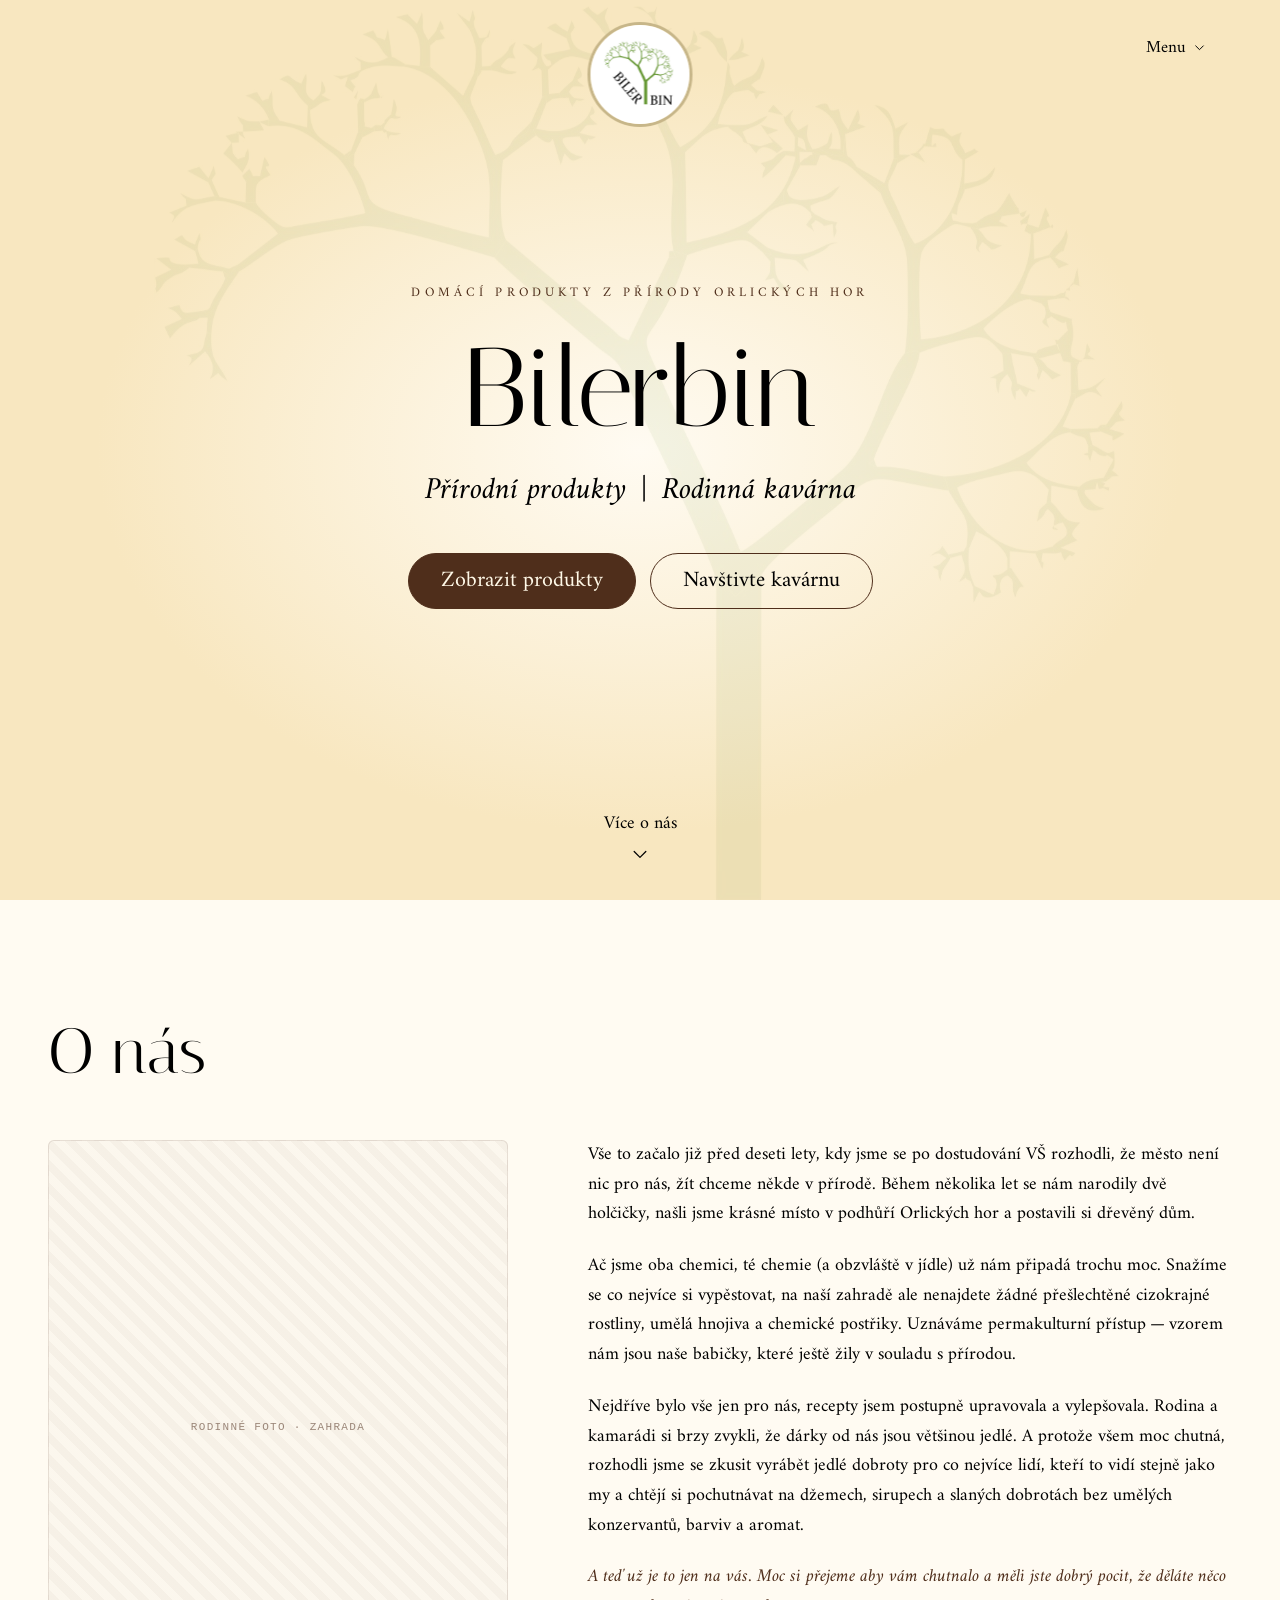
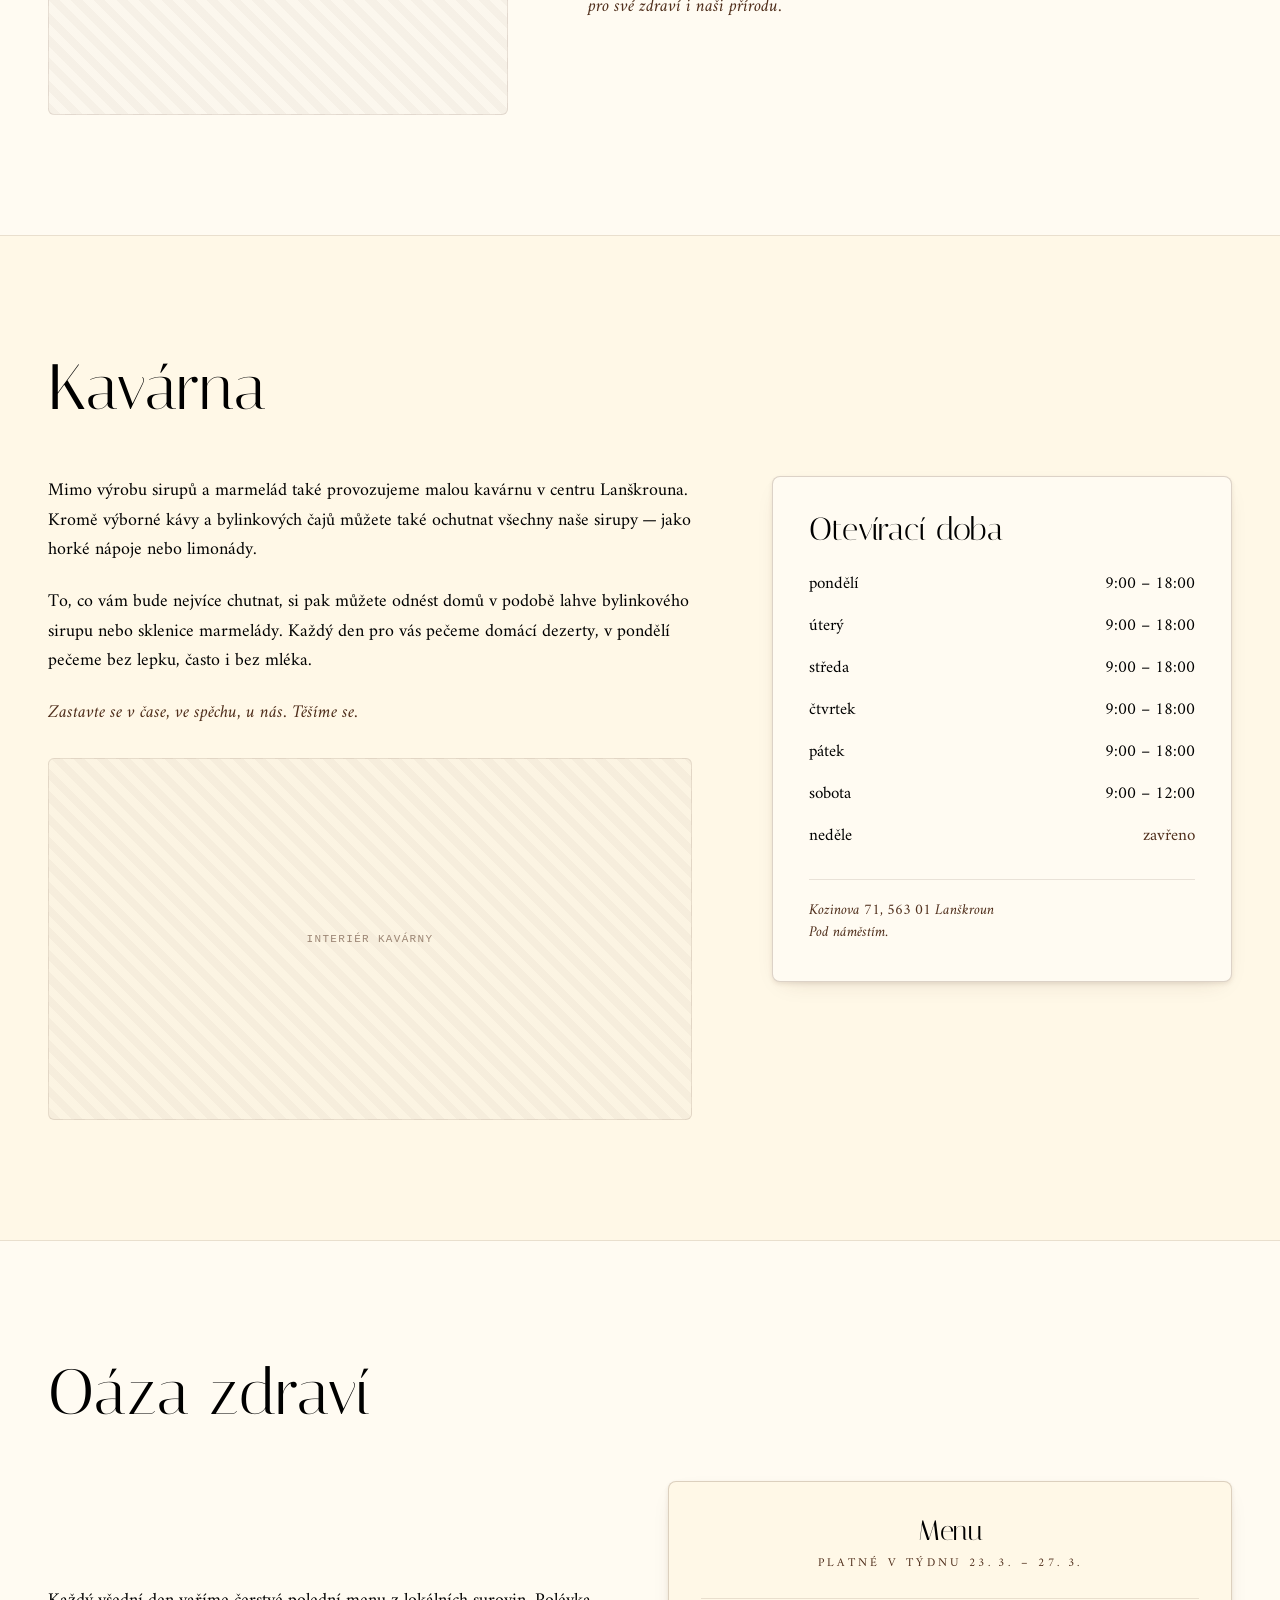
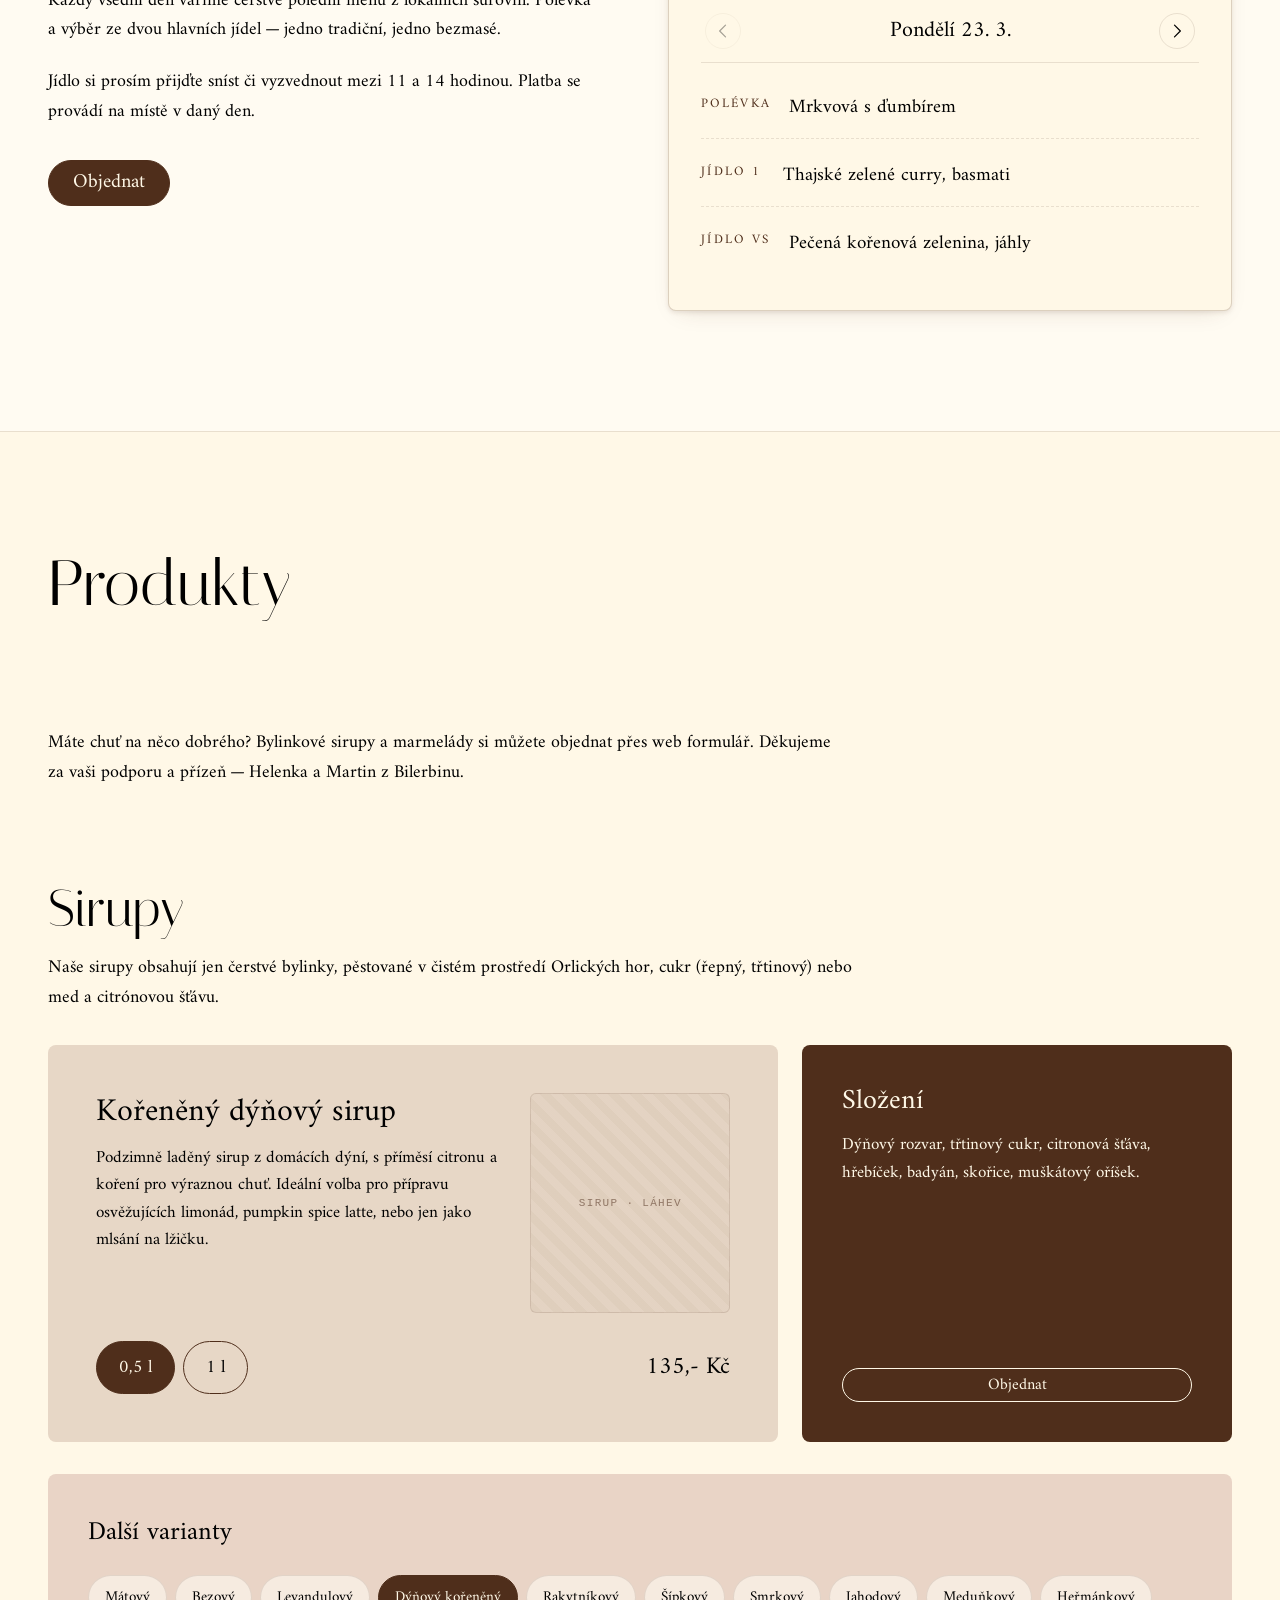
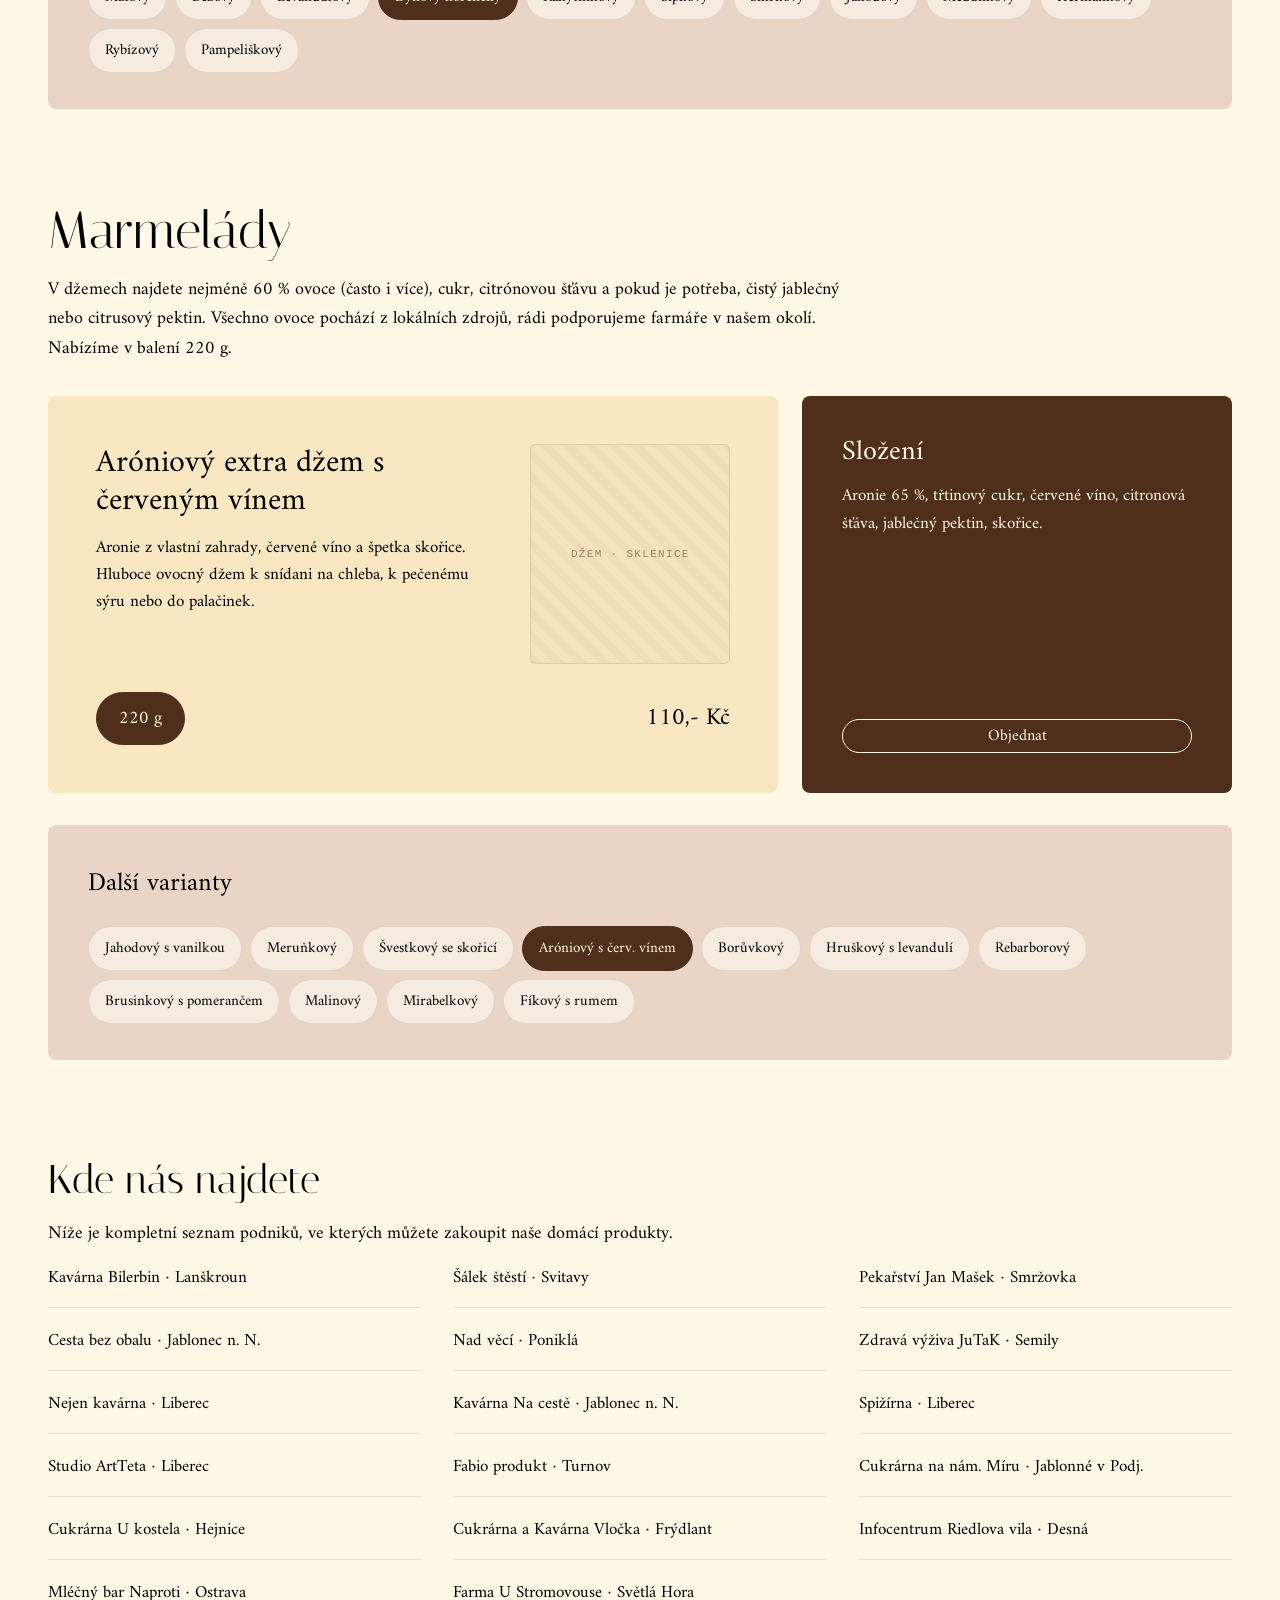
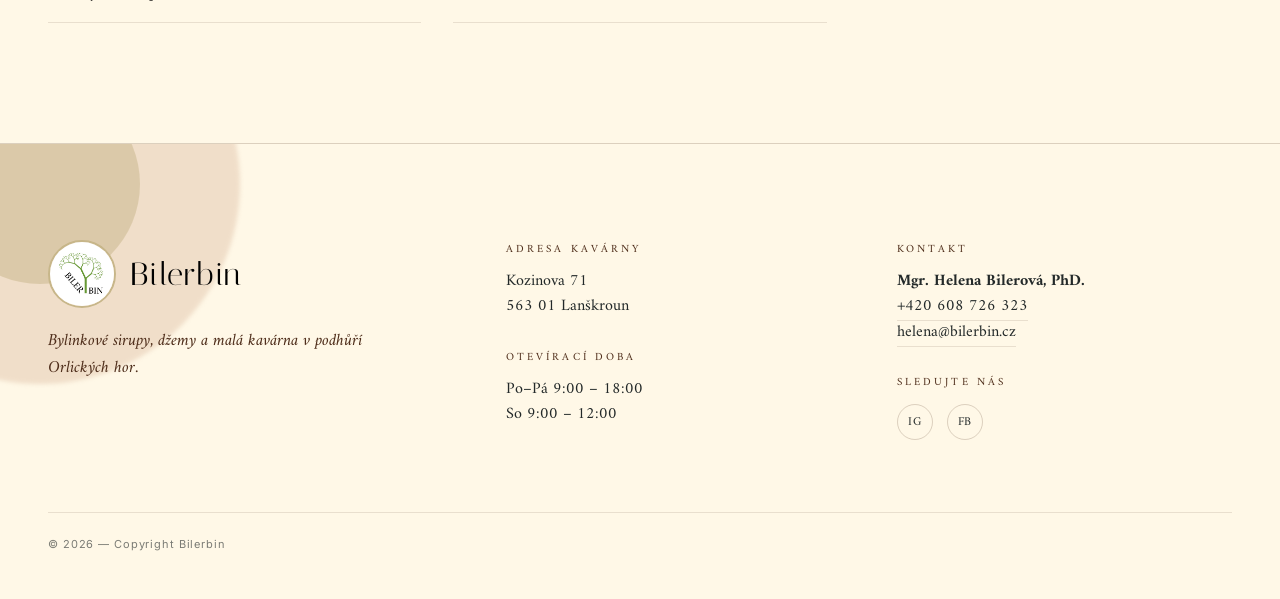
==== index.html @ a0d474a9 "první commit" ====
<!DOCTYPE html>
<html lang="cs">
<head>
  <meta charset="UTF-8"/>
  <meta name="viewport" content="width=device-width, initial-scale=1"/>
  <title>Bilerbin — Bylinkové sirupy, džemy &amp; kavárna | Lanškroun</title>
  <meta name="description" content="Bilerbin vyrábí bylinkové sirupy a džemy z čistého prostředí Orlických hor. Navštivte naši kavárnu v Lanškrouně nebo si objednejte online."/>
  <meta name="keywords" content="bylinkové sirupy, domácí džemy, kavárna Lanškroun, přírodní produkty, Orlické hory, Bilerbin"/>
  <meta name="author" content="Bilerbin — Helenka &amp; Martin"/>
  <link rel="canonical" href="https://bilerbin.cz/"/>

  <!-- Open Graph -->
  <meta property="og:type" content="website"/>
  <meta property="og:url" content="https://bilerbin.cz/"/>
  <meta property="og:title" content="Bilerbin — Bylinkové sirupy, džemy &amp; kavárna"/>
  <meta property="og:description" content="Přírodní produkty a rodinná kavárna z podhůří Orlických hor. Sirupy, džemy, polední menu."/>
  <meta property="og:locale" content="cs_CZ"/>

  <!-- Structured data -->
  <script type="application/ld+json">
  {
    "@context": "https://schema.org",
    "@type": "LocalBusiness",
    "name": "Bilerbin",
    "description": "Bylinkové sirupy, džemy a malá kavárna v podhůří Orlických hor.",
    "url": "https://bilerbin.cz",
    "telephone": "+420608726323",
    "email": "helena@bilerbin.cz",
    "address": {
      "@type": "PostalAddress",
      "streetAddress": "Kozinova 71",
      "postalCode": "563 01",
      "addressLocality": "Lanškroun",
      "addressCountry": "CZ"
    },
    "openingHours": ["Mo-Fr 09:00-18:00", "Sa 09:00-12:00"]
  }
  </script>

  <link rel="preconnect" href="https://fonts.googleapis.com"/>
  <link rel="preconnect" href="https://fonts.gstatic.com" crossorigin/>
  <link href="https://fonts.googleapis.com/css2?family=Amiri:ital,wght@0,400;0,700;1,400&family=Italiana&family=Inter:wght@400;500&display=swap" rel="stylesheet"/>

  <style>
    /* ── Reset & base ───────────────────────────────────── */
    *, *::before, *::after { box-sizing: border-box; }
    html, body { margin: 0; padding: 0; }

    body {
      background: #fffbf2;
      font-family: 'Amiri', serif;
      color: #000;
      -webkit-font-smoothing: antialiased;
      -moz-osx-font-smoothing: grayscale;
      text-rendering: optimizeLegibility;
    }
    ::-webkit-scrollbar { width: 10px; }
    ::-webkit-scrollbar-track { background: #fffbf2; }
    ::-webkit-scrollbar-thumb { background: rgba(79,46,27,.18); border-radius: 5px; }
    ::-webkit-scrollbar-thumb:hover { background: rgba(79,46,27,.30); }
    ::selection { background: rgba(199,182,137,.45); }
    a { color: inherit; text-decoration: none; }
    button { font-family: inherit; cursor: pointer; }
    button:focus-visible, a:focus-visible {
      outline: 2px solid rgba(79,46,27,.4);
      outline-offset: 3px;
      border-radius: 2px;
    }
    img { display: block; max-width: 100%; }

    /* ── Brand tokens ──────────────────────────────────── */
    :root {
      --tan:          rgb(199,182,137);
      --tan-light:    rgb(206,190,146);
      --tan-warm:     rgb(231,215,198);
      --cream:        rgb(255,248,231);
      --cream-soft:   rgb(255,251,242);
      --cream-warm:   rgb(252,233,188);
      --ink:          rgb(0,0,0);
      --ink2:         rgb(35,41,41);
      --brown:        rgb(79,46,27);
      --hairline:     rgba(79,46,27,.20);
      --hairline-s:   rgba(79,46,27,.12);
      --card-shadow:  0 2px 4px rgba(79,46,27,.10), 0 8px 24px -12px rgba(79,46,27,.18);
    }

    /* ── Header ────────────────────────────────────────── */
    .site-header {
      position: fixed; top: 0; left: 0; right: 0; z-index: 100;
      height: 96px;
      background: transparent;
      border-bottom: 1px solid transparent;
      transition: height .35s ease, background .35s ease, backdrop-filter .35s ease, border-color .35s ease;
    }
    .site-header.scrolled {
      height: 64px;
      background: rgba(255,248,231,.88);
      border-bottom-color: var(--hairline);
      backdrop-filter: saturate(140%) blur(14px);
      -webkit-backdrop-filter: saturate(140%) blur(14px);
    }
    .header-inner {
      position: relative;
      max-width: 1440px; height: 100%; margin: 0 auto;
      padding: 0 56px;
    }

    /* Logo anchor */
    .header-logo {
      position: absolute;
      left: 50%; top: 22px;
      transform: translateX(-50%);
      display: flex; align-items: center; gap: 12px;
      transition:
        left .45s cubic-bezier(.5,.05,.2,1),
        top .45s cubic-bezier(.5,.05,.2,1),
        transform .45s cubic-bezier(.5,.05,.2,1);
      will-change: left, top, transform;
    }
    .site-header.scrolled .header-logo {
      left: 56px; top: 16px;
      transform: translateX(0);
    }
    .logo-ring {
      width: 105px; height: 105px;
      border-radius: 50%;
      background: #fff;
      border: 3px solid var(--tan);
      overflow: hidden;
      display: flex; align-items: center; justify-content: center;
      flex-shrink: 0;
      transition: width .45s cubic-bezier(.5,.05,.2,1), height .45s cubic-bezier(.5,.05,.2,1), border-width .45s;
    }
    .site-header.scrolled .logo-ring {
      width: 72px; height: 72px;
      border-width: 2px;
    }
    .logo-ring img { width: 100%; height: 100%; object-fit: cover; }

    /* Desktop nav */
    .nav-left, .nav-right {
      position: absolute; top: 0; height: 100%;
      display: flex; align-items: center; gap: 28px;
    }
    .nav-left  { left: 56px; }
    .nav-right { right: 56px; transition: opacity .3s ease; }

    /* nav-left replaced by dropdown — hide always */
    .nav-left { display: none !important; }

    /* nav-right only visible when scrolled */
    .site-header:not(.scrolled) .nav-right { opacity: 0; pointer-events: none; }
    .site-header.scrolled .nav-left {
      opacity: 0; transform: translateX(-12px); pointer-events: none;
    }

    /* ── Dropdown trigger ──────────────────────────────── */
    .nav-menu-btn {
      position: absolute; right: 56px; top: 50%; transform: translateY(-50%);
      display: flex; align-items: center; gap: 7px;
      font-family: 'Amiri', serif; font-size: 17px; color: var(--ink);
      background: transparent; border: 0;
      padding: 8px 18px; border-radius: 999px;
      cursor: pointer; transition: background .2s;
    }
    .nav-menu-btn:hover { background: rgba(79,46,27,.06); }
    .nav-menu-btn svg { transition: transform .25s cubic-bezier(.2,.7,.3,1); }
    .nav-menu-btn[aria-expanded="true"] svg { transform: rotate(180deg); }
    .site-header.scrolled .nav-menu-btn { display: none; }

    /* ── Dropdown panel ────────────────────────────────── */
    .nav-dropdown {
      position: absolute; top: calc(100% + 10px); right: 56px;
      background: var(--cream); border: 1px solid var(--hairline);
      border-radius: 10px; overflow: hidden; min-width: 210px;
      box-shadow: 0 8px 32px -8px rgba(79,46,27,.22), 0 2px 8px -2px rgba(79,46,27,.10);
      opacity: 0; pointer-events: none;
      transform: translateY(-8px);
      transition: opacity .22s ease, transform .22s ease;
      z-index: 200;
    }
    .nav-dropdown.open { opacity: 1; pointer-events: auto; transform: translateY(0); }
    .dropdown-link {
      display: block; font-family: 'Amiri', serif; font-size: 18px; color: var(--ink);
      padding: 15px 24px; border-bottom: 1px solid var(--hairline-s);
      transition: background .15s;
    }
    .dropdown-link:last-child { border-bottom: none; }
    .dropdown-link:hover { background: rgba(79,46,27,.05); }

    .nav-link {
      font-family: 'Amiri', serif; font-size: 17px;
      color: var(--ink); text-decoration: none;
      line-height: 1; position: relative;
      padding: 6px 2px; display: inline-block;
      white-space: nowrap;
    }
    .nav-link::after {
      content: ''; position: absolute;
      left: 0; right: 0; bottom: 0; height: 1px;
      background: var(--brown);
      transform: scaleX(0); transform-origin: center;
      transition: transform .35s cubic-bezier(.2,.7,.3,1);
    }
    .nav-link:hover::after,
    .nav-link.active::after { transform: scaleX(1); }

    /* Mobile toggle */
    .mobile-toggle {
      display: none;
      position: absolute; right: 20px; top: 50%; transform: translateY(-50%);
      width: 36px; height: 36px; padding: 0;
      background: transparent; border: none;
      align-items: center; justify-content: center;
    }
    .mobile-toggle svg { display: block; }

    /* Mobile drawer */
    .mobile-drawer {
      display: none;
      background: var(--cream);
      border-top: 1px solid var(--hairline);
      border-bottom: 1px solid var(--hairline);
      padding: 12px 24px 20px;
      flex-direction: column; gap: 4px;
    }
    .mobile-drawer.open { display: flex; }
    .mobile-drawer a {
      font-family: 'Amiri', serif; font-size: 22px; color: var(--ink);
      padding: 14px 0;
      border-bottom: 1px solid var(--hairline-s);
    }

    /* ── Buttons ───────────────────────────────────────── */
    .btn {
      font-family: 'Amiri', serif; font-size: 20px; line-height: 1;
      padding: 12px 24px;
      border-radius: 999px; border: 1px solid var(--brown);
      background: transparent; color: var(--ink);
      transition: background .2s, color .2s;
    }
    .btn:hover { background: var(--brown); color: var(--cream); }
    .btn-filled { background: var(--brown); color: var(--cream); }
    .btn-filled:hover { background: var(--ink); }
    .btn-lg { font-size: 22px; padding: 16px 32px; }
    .btn-sm { font-size: 16px; padding: 8px 18px; }
    .btn-ghost-cream {
      color: var(--cream); border-color: var(--cream);
    }
    .btn-ghost-cream:hover { background: var(--cream); color: var(--brown); }

    /* ── Sections shared ───────────────────────────────── */
    .section-inner { max-width: 1240px; margin: 0 auto; }

    .section-eyebrow {
      font-family: 'Amiri', serif; font-size: 12px;
      letter-spacing: .32em; text-transform: uppercase;
      color: var(--brown); display: block; margin-bottom: 14px;
    }
    .section-title {
      font-family: 'Italiana', serif; font-weight: 400; margin: 0;
      font-size: clamp(40px, 5.5vw, 64px); line-height: 1;
      color: var(--ink);
    }
    .section-heading { margin-bottom: 56px; }

    .para {
      font-family: 'Amiri', serif; font-size: 18px; line-height: 1.65;
      color: var(--ink); margin: 0;
    }

    /* Image placeholder */
    .img-slot {
      position: relative; width: 100%;
      background: repeating-linear-gradient(45deg, rgba(79,46,27,.05) 0 8px, rgba(79,46,27,.02) 8px 16px);
      border: 1px solid var(--hairline-s); border-radius: 6px;
      display: flex; align-items: center; justify-content: center;
    }
    .img-slot span {
      font-family: ui-monospace, SFMono-Regular, Menlo, monospace;
      font-size: 11px; color: rgba(79,46,27,.55);
      text-transform: uppercase; letter-spacing: .12em;
    }

    /* ── Hero ──────────────────────────────────────────── */
    #hero {
      position: relative; min-height: 100vh;
      background: radial-gradient(ellipse at center, #fffbf2 0%, #f8e7c0 60%);
      display: flex; align-items: center; justify-content: center;
      padding: 130px 24px 140px;
    }
    .hero-tree {
      position: absolute; left: 50%; bottom: 0;
      transform: translateX(-50%);
      height: 100vh; width: auto;
      pointer-events: none;
      opacity: .08; mix-blend-mode: multiply;
    }
    .hero-tree img { height: 100%; width: auto; max-width: none; }
    .hero-content {
      position: relative; text-align: center; max-width: 720px;
      display: flex; flex-direction: column; align-items: center; gap: 28px;
    }
    .hero-est {
      font-family: 'Amiri', serif; font-size: 13px;
      letter-spacing: .32em; text-transform: uppercase; color: var(--brown);
    }
    .hero-title {
      font-family: 'Italiana', serif; font-weight: 400; margin: 0; line-height: 1;
      font-size: clamp(64px, 9vw, 112px);
      color: var(--ink); letter-spacing: .01em;
    }
    .hero-sub {
      font-family: 'Amiri', serif; font-style: italic;
      font-size: clamp(22px, 2.4vw, 32px);
      margin: 0; color: var(--ink); line-height: 1.2;
    }
    .hero-cta { display: flex; gap: 14px; margin-top: 16px; flex-wrap: wrap; justify-content: center; }
    .scroll-cue {
      position: absolute; bottom: 36px; left: 0; right: 0;
      display: flex; flex-direction: column; align-items: center; gap: 3px;
      color: var(--ink); font-family: 'Amiri', serif; font-size: 18px;
    }
    .scroll-cue span { position: relative; padding-bottom: 2px; }
    .scroll-cue span::after {
      content: ''; position: absolute;
      left: 0; right: 0; bottom: 0; height: 1px;
      background: var(--brown);
      transform: scaleX(0); transform-origin: center;
      transition: transform .35s cubic-bezier(.2,.7,.3,1);
    }
    .scroll-cue:hover span::after { transform: scaleX(1); }

    /* ── O nás ─────────────────────────────────────────── */
    #o-nas { background: var(--cream-soft); padding: 120px 24px; }
    .onas-grid {
      display: grid;
      grid-template-columns: minmax(280px,1fr) minmax(0,1.4fr);
      gap: 80px; align-items: start;
    }
    .onas-caption {
      font-family: 'Amiri', serif; font-style: italic; font-size: 18px;
      color: var(--brown); margin-top: 20px; line-height: 1.5;
    }
    .onas-text { display: flex; flex-direction: column; gap: 22px; }

    /* ── Kavárna ───────────────────────────────────────── */
    #kavarna {
      background: var(--cream); padding: 120px 24px;
      border-top: 1px solid var(--hairline-s);
      border-bottom: 1px solid var(--hairline-s);
    }
    .kavarna-grid {
      display: grid;
      grid-template-columns: minmax(0,1.4fr) minmax(280px,1fr);
      gap: 80px; align-items: start;
    }
    .kavarna-text { display: flex; flex-direction: column; gap: 22px; }
    .hours-card {
      background: var(--cream-soft);
      border: 1px solid var(--hairline); border-radius: 8px;
      padding: 36px; box-shadow: var(--card-shadow);
    }
    .hours-card h3 {
      font-family: 'Italiana', serif; font-weight: 400; margin: 0;
      font-size: 32px; line-height: 1; color: var(--ink);
    }
    .hours-table {
      margin-top: 24px; display: grid;
      grid-template-columns: auto 1fr;
      column-gap: 32px; row-gap: 12px;
      font-family: 'Amiri', serif; font-size: 17px; color: var(--ink);
    }
    .hours-table .closed { color: var(--brown); }
    .hours-table .time { text-align: right; }
    .hours-addr {
      margin-top: 28px; padding-top: 20px;
      border-top: 1px solid var(--hairline-s);
      font-family: 'Amiri', serif; font-size: 15px;
      line-height: 1.5; color: var(--brown);
    }

    /* ── Oáza zdraví ───────────────────────────────────── */
    #oaza { background: var(--cream-soft); padding: 120px 24px; }
    .oaza-grid {
      display: grid; grid-template-columns: 1fr 1fr;
      gap: 56px; align-items: center;
    }
    .oaza-text { display: flex; flex-direction: column; gap: 22px; padding-right: 16px; }
    .menu-card {
      background: var(--cream);
      border: 1px solid var(--hairline); border-radius: 8px;
      box-shadow: var(--card-shadow); padding: 32px 32px 36px;
      display: flex; flex-direction: column; gap: 24px;
    }
    .menu-card-head {
      display: flex; align-items: center; justify-content: center;
      flex-direction: column; gap: 6px;
    }
    .menu-week {
      font-family: 'Amiri', serif; font-size: 12px;
      letter-spacing: .28em; text-transform: uppercase; color: var(--brown);
    }
    .menu-card-head h3 {
      font-family: 'Italiana', serif; font-weight: 400; margin: 0;
      font-size: 28px; color: var(--ink);
    }
    .day-switcher {
      display: flex; align-items: center; justify-content: space-between;
      border-top: 1px solid var(--hairline-s); border-bottom: 1px solid var(--hairline-s);
      padding: 12px 4px;
    }
    .day-switcher span { font-family: 'Amiri', serif; font-size: 22px; color: var(--ink); }
    .icon-btn {
      width: 36px; height: 36px; padding: 0; border-radius: 999px;
      background: transparent; border: 1px solid var(--hairline-s);
      display: flex; align-items: center; justify-content: center;
      color: var(--ink); transition: border-color .2s;
    }
    .icon-btn:hover { border-color: var(--hairline); }
    .icon-btn:disabled { opacity: .35; cursor: default; }
    .menu-items { display: flex; flex-direction: column; gap: 16px; }
    .menu-item {
      display: grid; grid-template-columns: auto 1fr;
      column-gap: 18px; padding-bottom: 14px;
    }
    .menu-item:not(:last-child) { border-bottom: 1px dashed var(--hairline-s); }
    .menu-type {
      font-family: 'Amiri', serif; font-size: 13px; color: var(--brown);
      letter-spacing: .18em; text-transform: uppercase;
      padding-top: 5px; min-width: 64px;
    }
    .menu-soup { font-family: 'Amiri', serif; font-size: 14px; color: var(--brown); letter-spacing: .04em; }
    .menu-main { font-family: 'Amiri', serif; font-size: 19px; color: var(--ink); margin-top: 4px; }

    /* ── Produkty ──────────────────────────────────────── */
    #produkty {
      background: var(--cream); padding: 120px 24px;
      border-top: 1px solid var(--hairline-s);
    }
    .produkty-inner { display: flex; flex-direction: column; gap: 96px; }
    .product-block { display: flex; flex-direction: column; gap: 32px; }
    .product-block-title {
      font-family: 'Italiana', serif; font-weight: 400; margin: 0;
      font-size: clamp(36px, 4.5vw, 52px); line-height: 1; color: var(--ink);
    }
    .product-subtitle {
      font-family: 'Amiri', serif; font-size: 12px; margin-top: 12px;
      letter-spacing: .28em; text-transform: uppercase; color: var(--brown);
    }
    .prod-grid {
      display: grid; grid-template-columns: minmax(0,1.7fr) minmax(280px,1fr);
      gap: 24px;
    }
    .prod-card {
      border-radius: 8px; padding: 48px;
      display: flex; flex-direction: column; gap: 28px; min-height: 360px;
    }
    .prod-detail {
      display: grid; grid-template-columns: 1fr auto;
      gap: 32px; align-items: start;
    }
    .prod-name {
      font-family: 'Amiri', serif; font-weight: 400; margin: 0;
      font-size: 32px; line-height: 1.2; color: var(--ink);
    }
    .prod-desc { font-family: 'Amiri', serif; font-size: 17px; line-height: 1.6; color: var(--ink); margin-top: 14px; }
    .prod-row {
      margin-top: auto; display: flex; align-items: center;
      justify-content: space-between; gap: 24px; flex-wrap: wrap;
    }
    .prod-sizes { display: flex; gap: 8px; }
    .size-btn {
      font-family: 'Amiri', serif; font-size: 18px;
      padding: 10px 22px; border-radius: 999px;
      background: transparent; color: var(--ink);
      border: 1px solid var(--brown);
      transition: background .2s, color .2s;
    }
    .size-btn.active, .size-btn:hover { background: var(--brown); color: var(--cream); }
    .prod-price { font-family: 'Amiri', serif; font-size: 24px; color: var(--ink); }
    .ingredients-card {
      background: var(--brown); color: var(--cream);
      border-radius: 8px; padding: 40px;
      display: flex; flex-direction: column;
      justify-content: space-between; gap: 24px;
    }
    .ingredients-card h4 {
      font-family: 'Amiri', serif; font-weight: 400; margin: 0;
      font-size: 28px; line-height: 1.2; color: var(--cream);
    }
    .ingredients-card p {
      font-family: 'Amiri', serif; font-size: 17px; line-height: 1.6;
      color: var(--cream); margin-top: 14px;
    }
    .variants-block {
      background: rgb(233,212,198); border-radius: 8px; padding: 36px 40px;
    }
    .variants-block h4 {
      font-family: 'Amiri', serif; font-weight: 400; margin: 0;
      font-size: 26px; color: var(--ink);
    }
    .variants-list { margin-top: 20px; display: flex; flex-wrap: wrap; gap: 8px; }
    .variant-chip {
      font-family: 'Amiri', serif; font-size: 15px;
      padding: 8px 16px; border-radius: 999px;
      background: rgba(255,251,242,.6); color: var(--ink);
      border: 1px solid var(--hairline-s);
      transition: all .2s;
    }
    .variant-chip:hover, .variant-chip.active {
      background: var(--brown); color: var(--cream);
      border-color: var(--brown);
    }

    /* Partners */
    .partners-grid {
      margin-top: 28px; display: grid;
      grid-template-columns: repeat(3, minmax(0,1fr));
      gap: 4px 32px;
    }
    .partner-item {
      font-family: 'Amiri', serif; font-size: 17px; color: var(--ink);
      padding: 14px 0; border-bottom: 1px solid var(--hairline-s);
    }

    /* ── Footer ────────────────────────────────────────── */
    #kontakt {
      position: relative; background: var(--cream);
      border-top: 1px solid var(--hairline);
      padding: 96px 24px 48px; overflow: hidden;
    }
    .footer-deco-lg {
      position: absolute; left: -160px; top: -160px;
      width: 400px; height: 400px; border-radius: 50%;
      background: rgb(226,197,172); filter: blur(2px); opacity: .5;
      pointer-events: none;
    }
    .footer-deco-sm {
      position: absolute; left: -60px; top: -60px;
      width: 200px; height: 200px; border-radius: 50%;
      background: var(--tan); opacity: .5; pointer-events: none;
    }
    .footer-grid {
      position: relative; display: grid;
      grid-template-columns: 1.2fr 1fr 1fr;
      gap: 56px; align-items: start;
    }
    .footer-brand { display: flex; align-items: center; gap: 14px; }
    .footer-logo-ring {
      width: 68px; height: 68px; border-radius: 50%;
      background: #fff; border: 2.5px solid var(--tan);
      overflow: hidden; display: flex; align-items: center; justify-content: center;
      flex-shrink: 0;
    }
    .footer-logo-ring img { width: 100%; height: 100%; object-fit: cover; }
    .footer-brand-name {
      font-family: 'Italiana', serif; font-size: 32px; letter-spacing: .06em;
    }
    .footer-tagline {
      font-family: 'Amiri', serif; font-style: italic;
      font-size: 17px; line-height: 1.6; color: var(--brown);
      margin-top: 20px; max-width: 360px;
    }
    .footer-head {
      font-family: 'Amiri', serif; font-size: 11px;
      letter-spacing: .28em; text-transform: uppercase;
      color: var(--brown); margin-bottom: 10px; display: block;
    }
    .footer-body {
      font-family: 'Amiri', serif; font-size: 16px;
      line-height: 1.6; color: var(--ink2);
    }
    .footer-link {
      color: var(--ink2); border-bottom: 1px solid var(--hairline-s);
    }
    .social-list { display: flex; gap: 14px; margin-top: 12px; }
    .social-btn {
      width: 36px; height: 36px; border-radius: 50%;
      border: 1px solid var(--hairline);
      display: flex; align-items: center; justify-content: center;
      font-family: 'Amiri', serif; font-size: 12px; letter-spacing: .08em;
      color: var(--ink2); text-decoration: none;
    }
    .footer-bottom {
      position: relative; margin-top: 72px; padding-top: 24px;
      border-top: 1px solid var(--hairline-s);
      display: flex; justify-content: space-between; align-items: center;
      flex-wrap: wrap; gap: 16px;
    }
    .footer-copy {
      font-family: 'Inter', sans-serif; font-size: 11px;
      letter-spacing: .08em; color: var(--ink2); opacity: .6;
    }

    /* ── Responsive ────────────────────────────────────── */
    @media (max-width: 1080px) {
      .header-inner { padding: 0 32px !important; }
      .nav-left  { left: 32px !important; gap: 22px !important; }
      .nav-right { right: 32px !important; gap: 22px !important; }
      .site-header.scrolled .header-logo { left: 32px; }
    }
    @media (max-width: 880px) {
      .nav-left { display: none !important; }
      .onas-grid, .kavarna-grid, .oaza-grid { grid-template-columns: 1fr !important; gap: 40px !important; }
      .partners-grid { grid-template-columns: 1fr !important; }
      .footer-grid { grid-template-columns: 1fr !important; gap: 36px !important; }
      .oaza-text { padding-right: 0; }
    }
    @media (max-width: 760px) {
      .header-inner { padding: 0 20px !important; }
      .nav-left, .nav-right { display: none !important; }
      .mobile-toggle { display: flex !important; }
      .nav-menu-btn, .nav-dropdown { display: none !important; }
      .site-header.scrolled .header-logo { left: 20px; }
    }
    @media (max-width: 880px) {
      .prod-grid { grid-template-columns: 1fr !important; }
      /* prod-detail keeps image next to text on tablet */
      .prod-row { flex-direction: column; align-items: flex-start; }
    }
    @media (max-width: 640px) {
      /* stack image below text on mobile */
      .prod-detail { grid-template-columns: 1fr !important; }
      /* image slot goes full-width when stacked */
      .prod-detail .img-slot { width: 100% !important; height: 200px !important; }
    }

    /* ── Scroll reveal ─────────────────────────────────── */
    .reveal {
      opacity: 0;
      transform: translateY(32px);
      transition: opacity .75s cubic-bezier(.22,1,.36,1),
                  transform .75s cubic-bezier(.22,1,.36,1);
    }
    .reveal.visible {
      opacity: 1;
      transform: none;
    }
    @media (prefers-reduced-motion: reduce) {
      .reveal { transform: none; transition: opacity .4s ease; }
    }

    /* ── Hero entrance ─────────────────────────────────── */
    @keyframes heroFadeUp {
      from { opacity: 0; transform: translateY(22px); }
      to   { opacity: 1; transform: none; }
    }
    .hero-est   { animation: heroFadeUp .85s cubic-bezier(.22,1,.36,1) .10s both; }
    .hero-title { animation: heroFadeUp .90s cubic-bezier(.22,1,.36,1) .22s both; }
    .hero-sub   { animation: heroFadeUp .85s cubic-bezier(.22,1,.36,1) .38s both; }
    .hero-cta   { animation: heroFadeUp .85s cubic-bezier(.22,1,.36,1) .52s both; }
    .scroll-cue { animation: heroFadeUp .85s cubic-bezier(.22,1,.36,1) .68s both; }
    @media (prefers-reduced-motion: reduce) {
      .hero-est, .hero-title, .hero-sub, .hero-cta, .scroll-cue {
        animation: none;
      }
    }

    /* ── Header entrance (after hero finishes) ─────────────
       Uses the individual `translate` property so it composes
       independently of the logo's centering `transform`.      */
    @keyframes headerSlideIn {
      from { opacity: 0; translate: 0 -28px; }
      to   { opacity: 1; translate: 0 0; }
    }
    /* scroll-cue ends at 0.68s + 0.85s = 1.53s → start here */
    .header-logo  { animation: headerSlideIn .6s cubic-bezier(.22,1,.36,1) 1.2s both; }
    .nav-menu-btn { animation: headerSlideIn .6s cubic-bezier(.22,1,.36,1) 1.3s both; }
    @media (prefers-reduced-motion: reduce) {
      .header-logo, .nav-menu-btn { animation: none; }
    }
  </style>
</head>
<body>

<!-- ═══════════════════════════════════════════
     HEADER
════════════════════════════════════════════ -->
<header class="site-header" id="site-header" role="banner">
  <div class="header-inner">

    <!-- Logo -->
    <a href="#hero" class="header-logo" aria-label="Bilerbin — domů" onclick="smoothJump(event,'hero')">
      <div class="logo-ring">
        <img src="assets/bilerbin-logo.png" alt="Bilerbin logo" width="86" height="86"/>
      </div>
    </a>

    <!-- Left nav (landing only) -->
    <nav class="nav-left" aria-label="Hlavní navigace levá">
      <a href="#o-nas"   class="nav-link" onclick="smoothJump(event,'o-nas')">O nás</a>
      <a href="#kavarna" class="nav-link" onclick="smoothJump(event,'kavarna')">Kavárna</a>
    </nav>

    <!-- Right nav -->
    <nav class="nav-right" id="nav-right" aria-label="Hlavní navigace pravá">
      <a href="#oaza"     class="nav-link" onclick="smoothJump(event,'oaza')">Oáza zdraví</a>
      <a href="#produkty" class="nav-link" onclick="smoothJump(event,'produkty')">Produkty</a>
      <a href="#kontakt"  class="nav-link" onclick="smoothJump(event,'kontakt')">Kontakt</a>
    </nav>

    <!-- Dropdown trigger (desktop, landing only) -->
    <button class="nav-menu-btn" id="nav-menu-btn" aria-expanded="false" aria-haspopup="true" aria-label="Otevřít navigaci">
      Menu
      <svg width="13" height="13" viewBox="0 0 24 24" fill="none" aria-hidden="true">
        <path d="M5 9l7 7 7-7" stroke="currentColor" stroke-width="1.8" stroke-linecap="round" stroke-linejoin="round"/>
      </svg>
    </button>

    <!-- Dropdown panel -->
    <nav class="nav-dropdown" id="nav-dropdown" aria-label="Navigační menu">
      <a href="#o-nas"    class="dropdown-link" onclick="smoothJump(event,'o-nas');closeDropdown()">O nás</a>
      <a href="#kavarna"  class="dropdown-link" onclick="smoothJump(event,'kavarna');closeDropdown()">Kavárna</a>
      <a href="#oaza"     class="dropdown-link" onclick="smoothJump(event,'oaza');closeDropdown()">Oáza zdraví</a>
      <a href="#produkty" class="dropdown-link" onclick="smoothJump(event,'produkty');closeDropdown()">Produkty</a>
      <a href="#kontakt"  class="dropdown-link" onclick="smoothJump(event,'kontakt');closeDropdown()">Kontakt</a>
    </nav>

    <!-- Mobile toggle -->
    <button class="mobile-toggle" id="mobile-toggle" aria-label="Otevřít menu" aria-expanded="false" aria-controls="mobile-drawer">
      <svg width="22" height="16" viewBox="0 0 22 16" fill="none" aria-hidden="true">
        <line x1="0" y1="1"  x2="22" y2="1"  stroke="#000" stroke-width="1.5" stroke-linecap="round"/>
        <line x1="0" y1="8"  x2="22" y2="8"  stroke="#000" stroke-width="1.5" stroke-linecap="round"/>
        <line x1="0" y1="15" x2="22" y2="15" stroke="#000" stroke-width="1.5" stroke-linecap="round"/>
      </svg>
    </button>
  </div>

  <!-- Mobile drawer -->
  <div class="mobile-drawer" id="mobile-drawer" role="navigation" aria-label="Mobilní navigace">
    <a href="#o-nas"    onclick="smoothJump(event,'o-nas');closeMobile()">O nás</a>
    <a href="#kavarna"  onclick="smoothJump(event,'kavarna');closeMobile()">Kavárna</a>
    <a href="#oaza"     onclick="smoothJump(event,'oaza');closeMobile()">Oáza zdraví</a>
    <a href="#produkty" onclick="smoothJump(event,'produkty');closeMobile()">Produkty</a>
    <a href="#kontakt"  onclick="smoothJump(event,'kontakt');closeMobile()">Kontakt</a>
  </div>
</header>

<!-- ═══════════════════════════════════════════
     MAIN
════════════════════════════════════════════ -->
<main>

  <!-- HERO -->
  <section id="hero" aria-labelledby="hero-title">
    <div class="hero-tree" aria-hidden="true">
      <img src="assets/hero-tree.png" alt="" width="1418" height="1314" loading="eager"/>
    </div>
    <div class="hero-content">
      <span class="hero-est">Domácí produkty z přírody Orlických hor</span>
      <h1 class="hero-title" id="hero-title">Bilerbin</h1>
      <p class="hero-sub">Přírodní produkty&ensp;|&ensp;Rodinná kavárna</p>
      <div class="hero-cta">
        <button class="btn btn-filled btn-lg" onclick="smoothJump(null,'produkty')">Zobrazit produkty</button>
        <button class="btn btn-lg" onclick="smoothJump(null,'kavarna')">Navštivte kavárnu</button>
      </div>
    </div>
    <a href="#o-nas" class="scroll-cue" onclick="smoothJump(event,'o-nas')" aria-label="Přejít níže">
      <span>Více o nás</span>
      <svg width="20" height="20" viewBox="0 0 24 24" fill="none" aria-hidden="true">
        <path d="M5 9l7 7 7-7" stroke="#000" stroke-width="1.5" stroke-linecap="round" stroke-linejoin="round"/>
      </svg>
    </a>
  </section>

  <!-- O NÁS -->
  <section id="o-nas" aria-labelledby="onas-title">
    <div class="section-inner" style="padding: 0 24px;">
      <header class="section-heading">
        <h2 class="section-title" id="onas-title">O nás</h2>
      </header>
      <div class="onas-grid">
        <div>
          <div class="img-slot" style="aspect-ratio: 4/5;">
            <span>rodinné foto · zahrada</span>
          </div>
        </div>
        <div class="onas-text">
          <p class="para">Vše to začalo již před deseti lety, kdy jsme se po dostudování VŠ rozhodli, že město není nic pro nás, žít chceme někde v přírodě. Během několika let se nám narodily dvě holčičky, našli jsme krásné místo v podhůří Orlických hor a postavili si dřevěný dům.</p>
          <p class="para">Ač jsme oba chemici, té chemie (a obzvláště v jídle) už nám připadá trochu moc. Snažíme se co nejvíce si vypěstovat, na naší zahradě ale nenajdete žádné přešlechtěné cizokrajné rostliny, umělá hnojiva a chemické postřiky. Uznáváme permakulturní přístup&thinsp;—&thinsp;vzorem nám jsou naše babičky, které ještě žily v souladu s přírodou.</p>
          <p class="para">Nejdříve bylo vše jen pro nás, recepty jsem postupně upravovala a vylepšovala. Rodina a kamarádi si brzy zvykli, že dárky od nás jsou většinou jedlé. A protože všem moc chutná, rozhodli jsme se zkusit vyrábět jedlé dobroty pro co nejvíce lidí, kteří to vidí stejně jako my a chtějí si pochutnávat na džemech, sirupech a slaných dobrotách bez umělých konzervantů, barviv a aromat.</p>
          <p class="para" style="color:var(--brown);font-style:italic;">A teď už je to jen na vás. Moc si přejeme aby vám chutnalo a měli jste dobrý pocit, že děláte něco pro své zdraví i naši přírodu.</p>
        </div>
      </div>
    </div>
  </section>

  <!-- KAVÁRNA -->
  <section id="kavarna" aria-labelledby="kavarna-title">
    <div class="section-inner" style="padding: 0 24px;">
      <header class="section-heading">

        <h2 class="section-title" id="kavarna-title">Kavárna</h2>
      </header>
      <div class="kavarna-grid">
        <div class="kavarna-text">
          <p class="para">Mimo výrobu sirupů a marmelád také provozujeme malou kavárnu v centru Lanškrouna. Kromě výborné kávy a bylinkových čajů můžete také ochutnat všechny naše sirupy&thinsp;—&thinsp;jako horké nápoje nebo limonády.</p>
          <p class="para">To, co vám bude nejvíce chutnat, si pak můžete odnést domů v podobě lahve bylinkového sirupu nebo sklenice marmelády. Každý den pro vás pečeme domácí dezerty, v pondělí pečeme bez lepku, často i bez mléka.</p>
          <p class="para" style="color:var(--brown);font-style:italic;">Zastavte se v čase, ve spěchu, u nás. Těšíme se.</p>
          <div style="margin-top:8px;">
            <div class="img-slot" style="aspect-ratio: 16/9;">
              <span>interiér kavárny</span>
            </div>
          </div>
        </div>

        <aside class="hours-card" aria-label="Otevírací doba">
          <h3>Otevírací doba</h3>
          <dl class="hours-table">
            <dt>pondělí</dt>  <dd class="time">9:00 – 18:00</dd>
            <dt>úterý</dt>    <dd class="time">9:00 – 18:00</dd>
            <dt>středa</dt>   <dd class="time">9:00 – 18:00</dd>
            <dt>čtvrtek</dt>  <dd class="time">9:00 – 18:00</dd>
            <dt>pátek</dt>    <dd class="time">9:00 – 18:00</dd>
            <dt>sobota</dt>   <dd class="time">9:00 – 12:00</dd>
            <dt>neděle</dt>   <dd class="time closed">zavřeno</dd>
          </dl>
          <address class="hours-addr">
            Kozinova 71, 563 01 Lanškroun<br/>
            Pod náměstím.
          </address>
        </aside>
      </div>
    </div>
  </section>

  <!-- OÁZA ZDRAVÍ -->
  <section id="oaza" aria-labelledby="oaza-title">
    <div class="section-inner" style="padding: 0 24px;">
      <header class="section-heading">

        <h2 class="section-title" id="oaza-title">Oáza zdraví</h2>
      </header>
      <div class="oaza-grid">
        <div class="oaza-text">
          <p class="para">Každý všední den vaříme čerstvé polední menu z lokálních surovin. Polévka a výběr ze dvou hlavních jídel&thinsp;—&thinsp;jedno tradiční, jedno bezmasé.</p>
          <p class="para">Jídlo si prosím přijďte sníst či vyzvednout mezi 11 a 14 hodinou. Platba se provádí na místě v daný den.</p>
          <div style="margin-top:12px;">
            <button class="btn btn-filled">Objednat</button>
          </div>
        </div>

        <div class="menu-card" role="region" aria-label="Týdenní menu">
          <div class="menu-card-head">
            <h3>Menu</h3>
            <span class="menu-week">Platné v týdnu 23.&thinsp;3. – 27.&thinsp;3.</span>
          </div>
          <div class="day-switcher">
            <button class="icon-btn" id="prev-day" aria-label="Předchozí den" disabled>
              <svg width="20" height="20" viewBox="0 0 24 24" fill="none" aria-hidden="true">
                <path d="M15 5l-7 7 7 7" stroke="#000" stroke-width="1.5" stroke-linecap="round" stroke-linejoin="round"/>
              </svg>
            </button>
            <span id="day-name">Pondělí 23. 3.</span>
            <button class="icon-btn" id="next-day" aria-label="Následující den">
              <svg width="20" height="20" viewBox="0 0 24 24" fill="none" aria-hidden="true">
                <path d="M9 5l7 7-7 7" stroke="#000" stroke-width="1.5" stroke-linecap="round" stroke-linejoin="round"/>
              </svg>
            </button>
          </div>
          <div class="menu-items" id="menu-items" aria-live="polite"></div>
        </div>
      </div>
    </div>
  </section>

  <!-- PRODUKTY -->
  <section id="produkty" aria-labelledby="produkty-title">
    <div class="section-inner produkty-inner" style="padding: 0 24px;">
      <header class="section-heading">

        <h2 class="section-title" id="produkty-title">Produkty</h2>
      </header>

      <p class="para" style="max-width:800px;margin-top:-40px;">
        Máte chuť na něco dobrého? Bylinkové sirupy a marmelády si můžete objednat přes web formulář. Děkujeme za vaši podporu a přízeň&thinsp;—&thinsp;Helenka a Martin z Bilerbinu.
      </p>

      <!-- Sirupy -->
      <article class="product-block" aria-labelledby="sirupy-title">
        <div>
          <h3 class="product-block-title" id="sirupy-title">Sirupy</h3>
          <p class="para" style="margin-top:18px;max-width:820px;">Naše sirupy obsahují jen čerstvé bylinky, pěstované v čistém prostředí Orlických hor, cukr (řepný, třtinový) nebo med a citrónovou šťávu.</p>
        </div>
        <div class="prod-grid">
          <div class="prod-card" style="background:var(--tan-warm);">
            <div class="prod-detail">
              <div>
                <h4 class="prod-name">Kořeněný dýňový sirup</h4>
                <p class="prod-desc">Podzimně laděný sirup z domácích dýní, s příměsí citronu a koření pro výraznou chuť. Ideální volba pro přípravu osvěžujících limonád, pumpkin spice latte, nebo jen jako mlsání na lžičku.</p>
              </div>
              <div class="img-slot" style="width:200px;height:220px;flex-shrink:0;">
                <span>sirup · láhev</span>
              </div>
            </div>
            <div class="prod-row">
              <div class="prod-sizes" id="sirup-sizes" role="group" aria-label="Velikost">
                <button class="size-btn active" data-group="sirup" data-size="0,5 l">0,5 l</button>
                <button class="size-btn"        data-group="sirup" data-size="1 l">1 l</button>
              </div>
              <div class="prod-price">135,- Kč</div>
            </div>
          </div>
          <div class="ingredients-card">
            <div>
              <h4>Složení</h4>
              <p>Dýňový rozvar, třtinový cukr, citronová šťáva, hřebíček, badyán, skořice, muškátový oříšek.</p>
            </div>
            <button class="btn btn-ghost-cream btn-sm">Objednat</button>
          </div>
        </div>
        <div class="variants-block">
          <h4>Další varianty</h4>
          <div class="variants-list" id="sirup-variants" role="group" aria-label="Varianty sirupů"></div>
        </div>
      </article>

      <!-- Džemy -->
      <article class="product-block" aria-labelledby="dzemy-title">
        <div>
          <h3 class="product-block-title" id="dzemy-title">Marmelády</h3>
          <p class="para" style="margin-top:18px;max-width:820px;">V džemech najdete nejméně 60 % ovoce (často i více), cukr, citrónovou šťávu a pokud je potřeba, čistý jablečný nebo citrusový pektin. Všechno ovoce pochází z lokálních zdrojů, rádi podporujeme farmáře v našem okolí. Nabízíme v balení 220 g.</p>
        </div>
        <div class="prod-grid">
          <div class="prod-card" style="background:rgb(248,231,192);">
            <div class="prod-detail">
              <div>
                <h4 class="prod-name">Aróniový extra džem s červeným vínem</h4>
                <p class="prod-desc">Aronie z vlastní zahrady, červené víno a špetka skořice. Hluboce ovocný džem k snídani na chleba, k pečenému sýru nebo do palačinek.</p>
              </div>
              <div class="img-slot" style="width:200px;height:220px;flex-shrink:0;">
                <span>džem · sklenice</span>
              </div>
            </div>
            <div class="prod-row">
              <div class="prod-sizes" role="group" aria-label="Velikost">
                <button class="size-btn active" data-group="dzem" data-size="220 g">220 g</button>
              </div>
              <div class="prod-price">110,- Kč</div>
            </div>
          </div>
          <div class="ingredients-card">
            <div>
              <h4>Složení</h4>
              <p>Aronie 65 %, třtinový cukr, červené víno, citronová šťáva, jablečný pektin, skořice.</p>
            </div>
            <button class="btn btn-ghost-cream btn-sm">Objednat</button>
          </div>
        </div>
        <div class="variants-block">
          <h4>Další varianty</h4>
          <div class="variants-list" id="dzem-variants" role="group" aria-label="Varianty džemů"></div>
        </div>
      </article>

      <!-- Kde nás najdete -->
      <div>
        <h3 style="font-family:'Italiana',serif;font-weight:400;margin:0;font-size:clamp(28px,3.4vw,40px);color:var(--ink);">Kde nás najdete</h3>
        <p class="para" style="margin-top:16px;max-width:820px;">Níže je kompletní seznam podniků, ve kterých můžete zakoupit naše domácí produkty.</p>
        <ul class="partners-grid" style="list-style:none;margin:0;padding:0;" aria-label="Seznam partnerů">
          <li class="partner-item">Kavárna Bilerbin · Lanškroun</li>
          <li class="partner-item">Šálek štěstí · Svitavy</li>
          <li class="partner-item">Pekařství Jan Mašek · Smržovka</li>
          <li class="partner-item">Cesta bez obalu · Jablonec n. N.</li>
          <li class="partner-item">Nad věcí · Poniklá</li>
          <li class="partner-item">Zdravá výživa JuTaK · Semily</li>
          <li class="partner-item">Nejen kavárna · Liberec</li>
          <li class="partner-item">Kavárna Na cestě · Jablonec n. N.</li>
          <li class="partner-item">Spižírna · Liberec</li>
          <li class="partner-item">Studio ArtTeta · Liberec</li>
          <li class="partner-item">Fabio produkt · Turnov</li>
          <li class="partner-item">Cukrárna na nám. Míru · Jablonné v Podj.</li>
          <li class="partner-item">Cukrárna U kostela · Hejnice</li>
          <li class="partner-item">Cukrárna a Kavárna Vločka · Frýdlant</li>
          <li class="partner-item">Infocentrum Riedlova vila · Desná</li>
          <li class="partner-item">Mléčný bar Naproti · Ostrava</li>
          <li class="partner-item">Farma U Stromovouse · Světlá Hora</li>
        </ul>
      </div>
    </div>
  </section>

</main>

<!-- FOOTER / KONTAKT -->
<footer id="kontakt" role="contentinfo">
  <div class="footer-deco-lg" aria-hidden="true"></div>
  <div class="footer-deco-sm" aria-hidden="true"></div>
  <div class="section-inner" style="padding: 0 24px;">
    <div class="footer-grid">
      <div>
        <div class="footer-brand">
          <div class="footer-logo-ring">
            <img src="assets/bilerbin-logo.png" alt="Bilerbin" width="53" height="53" loading="lazy"/>
          </div>
          <span class="footer-brand-name">Bilerbin</span>
        </div>
        <p class="footer-tagline">Bylinkové sirupy, džemy a malá kavárna v podhůří Orlických hor.</p>
      </div>

      <div>
        <span class="footer-head">Adresa kavárny</span>
        <address class="footer-body" style="font-style:normal;">
          Kozinova 71<br/>
          563 01 Lanškroun
        </address>
        <span class="footer-head" style="margin-top:28px;">otevírací doba</span>
        <div class="footer-body">
          Po–Pá 9:00 – 18:00<br/>
          So 9:00 – 12:00
        </div>
      </div>

      <div>
        <span class="footer-head">Kontakt</span>
        <div class="footer-body">
          <b>Mgr. Helena Bilerová, PhD.</b><br>
          <a href="tel:+420608726323" class="footer-link">+420 608 726 323</a><br/>
          <a href="mailto:helena@bilerbin.cz" class="footer-link">helena@bilerbin.cz</a>
        </div>
        <span class="footer-head" style="margin-top:28px;">Sledujte nás</span>
        <nav class="social-list" aria-label="Sociální sítě">
          <a href="#" class="social-btn" aria-label="Instagram">IG</a>
          <a href="#" class="social-btn" aria-label="Facebook">FB</a>
        </nav>
      </div>
    </div>

    <div class="footer-bottom">
      <span class="footer-copy">© 2026 — Copyright Bilerbin</span>
    </div>
  </div>
</footer>

<!-- ═══════════════════════════════════════════
     JAVASCRIPT
════════════════════════════════════════════ -->
<script>
// ── Smooth scroll ────────────────────────────────────────
function smoothJump(e, id) {
  if (e) e.preventDefault();
  const el = document.getElementById(id);
  if (!el) return;
  const offset = parseInt(getComputedStyle(document.getElementById('site-header')).height) || 64;
  const top = el.getBoundingClientRect().top + window.scrollY - offset + 1;
  window.scrollTo({ top, behavior: 'smooth' });
}

// ── Header scroll behaviour ──────────────────────────────
const header    = document.getElementById('site-header');
const navRight  = document.getElementById('nav-right');

// All nav items in order (for scrolled right nav)
const ALL_NAV = [
  { href: 'o-nas',    label: 'O nás'        },
  { href: 'kavarna',  label: 'Kavárna'      },
  { href: 'oaza',     label: 'Oáza zdraví'  },
  { href: 'produkty', label: 'Produkty'     },
  { href: 'kontakt',  label: 'Kontakt'      },
];
// Right nav in landing state (last 3 items)
const LANDING_RIGHT = ALL_NAV.slice(2);

function buildNavRight(items) {
  navRight.innerHTML = items.map(n =>
    `<a href="#${n.href}" class="nav-link" onclick="smoothJump(event,'${n.href}')">${n.label}</a>`
  ).join('');
  updateActiveLinks();
}

// ── Dropdown (landing state) ─────────────────────────────
const navMenuBtn  = document.getElementById('nav-menu-btn');
const navDropdown = document.getElementById('nav-dropdown');

function closeDropdown() {
  navDropdown.classList.remove('open');
  navMenuBtn.setAttribute('aria-expanded', 'false');
}
navMenuBtn.addEventListener('click', e => {
  e.stopPropagation();
  const open = navDropdown.classList.toggle('open');
  navMenuBtn.setAttribute('aria-expanded', open);
});
document.addEventListener('click', e => {
  if (!navMenuBtn.contains(e.target) && !navDropdown.contains(e.target)) closeDropdown();
});

let wasScrolled = false;
function onScroll() {
  const scrolled = window.scrollY > 120;
  if (scrolled !== wasScrolled) {
    wasScrolled = scrolled;
    header.classList.toggle('scrolled', scrolled);
    if (scrolled) closeDropdown();
    buildNavRight(scrolled ? ALL_NAV : LANDING_RIGHT);
  }
  updateActiveLinks();
}

// ── Scroll spy ───────────────────────────────────────────
const SECTION_IDS = ['hero','o-nas','kavarna','oaza','produkty','kontakt'];

function updateActiveLinks() {
  const y = window.scrollY + 130;
  let cur = SECTION_IDS[0];
  for (const id of SECTION_IDS) {
    const el = document.getElementById(id);
    if (el && el.offsetTop <= y) cur = id;
  }
  document.querySelectorAll('.nav-link').forEach(a => {
    const id = a.getAttribute('href')?.replace('#','');
    a.classList.toggle('active', id === cur);
  });
}

window.addEventListener('scroll', onScroll, { passive: true });
onScroll(); // init

// ── Mobile menu ──────────────────────────────────────────
const mobileToggle = document.getElementById('mobile-toggle');
const mobileDrawer = document.getElementById('mobile-drawer');

mobileToggle.addEventListener('click', () => {
  const open = mobileDrawer.classList.toggle('open');
  mobileToggle.setAttribute('aria-expanded', open);
});

function closeMobile() {
  mobileDrawer.classList.remove('open');
  mobileToggle.setAttribute('aria-expanded', 'false');
}

// ── Menu day switcher ────────────────────────────────────
const MENU_DAYS = [
  { name: 'Pondělí 23. 3.', items: [
    { type: 'Polévka',  name: 'Mrkvová s ďumbírem' },
    { type: 'Jídlo 1',  name: 'Thajské zelené curry, basmati' },
    { type: 'Jídlo VS', name: 'Pečená kořenová zelenina, jáhly' },
  ]},
  { name: 'Úterý 24. 3.', items: [
    { type: 'Polévka',  name: 'Cibulačka s hřibovým olejem' },
    { type: 'Jídlo 1',  name: 'Domácí těstoviny, ricotta, špenát' },
    { type: 'Jídlo VS', name: 'Tofu se sezamem, jasmínová rýže' },
  ]},
  { name: 'Středa 25. 3.', items: [
    { type: 'Polévka',  name: 'Krémová květáková' },
    { type: 'Jídlo 1',  name: 'Kuře se smetanovou omáčkou a houskovým knedlíkem' },
    { type: 'Jídlo VS', name: 'Quinoa s pečenou dýní a fetou' },
  ]},
  { name: 'Čtvrtek 26. 3.', items: [
    { type: 'Polévka',  name: 'Pórková se zlatým česnekem' },
    { type: 'Jídlo 1',  name: 'Hovězí guláš s domácím chlebem' },
    { type: 'Jídlo VS', name: 'Cizrnové karí s rýží' },
  ]},
  { name: 'Pátek 27. 3.', items: [
    { type: 'Polévka',  name: 'Rybí vývar s nudlemi' },
    { type: 'Jídlo 1',  name: 'Pstruh na másle, pečené brambory' },
    { type: 'Jídlo VS', name: 'Houbové rizoto s parmezánem' },
  ]},
];

let dayIdx = 0;
const prevBtn   = document.getElementById('prev-day');
const nextBtn   = document.getElementById('next-day');
const dayName   = document.getElementById('day-name');
const menuItems = document.getElementById('menu-items');

function renderMenu() {
  const day = MENU_DAYS[dayIdx];
  dayName.textContent = day.name;
  prevBtn.disabled = dayIdx === 0;
  nextBtn.disabled = dayIdx === MENU_DAYS.length - 1;
  menuItems.innerHTML = day.items.map(it => `
    <div class="menu-item">
      <span class="menu-type">${it.type}</span>
      <div class="menu-main">${it.name}</div>
    </div>
  `).join('');
}

prevBtn.addEventListener('click', () => { if (dayIdx > 0) { dayIdx--; renderMenu(); } });
nextBtn.addEventListener('click', () => { if (dayIdx < MENU_DAYS.length - 1) { dayIdx++; renderMenu(); } });
renderMenu();

// ── Size selector ────────────────────────────────────────
document.addEventListener('click', e => {
  const btn = e.target.closest('.size-btn');
  if (!btn) return;
  const group = btn.dataset.group;
  document.querySelectorAll(`.size-btn[data-group="${group}"]`)
    .forEach(b => b.classList.toggle('active', b === btn));
});

// ── Variant chips ────────────────────────────────────────
const SIRUP_VARIANTS = [
  'Mátový','Bezový','Levandulový','Dýňový kořeněný','Rakytníkový',
  'Šípkový','Smrkový','Jahodový','Meduňkový','Heřmánkový',
  'Rybízový','Pampeliškový',
];
const DZEM_VARIANTS = [
  'Jahodový s vanilkou','Meruňkový','Švestkový se skořicí','Aróniový s červ. vínem',
  'Borůvkový','Hruškový s levandulí','Rebarborový','Brusinkový s pomerančem',
  'Malinový','Mirabelkový','Fíkový s rumem',
];

function renderVariants(containerId, variants, defaultActive) {
  const el = document.getElementById(containerId);
  el.innerHTML = variants.map((v, i) =>
    `<button class="variant-chip${i === defaultActive ? ' active' : ''}" type="button">${v}</button>`
  ).join('');
}
renderVariants('sirup-variants', SIRUP_VARIANTS, 3);
renderVariants('dzem-variants',  DZEM_VARIANTS,  3);

document.querySelectorAll('.variants-list').forEach(list => {
  list.addEventListener('click', e => {
    const chip = e.target.closest('.variant-chip');
    if (!chip) return;
    list.querySelectorAll('.variant-chip').forEach(c => c.classList.remove('active'));
    chip.classList.add('active');
  });
});

// ── Scroll reveal ────────────────────────────────────────
(function () {
  // Each entry is [CSS selector, per-sibling stagger in ms].
  // Siblings matched by the same selector get an increasing delay so they
  // cascade in nicely when several are visible at once (e.g. grid columns).
  const GROUPS = [
    ['#o-nas   .section-heading',   0  ],
    ['#o-nas   .onas-grid > *',     110],
    ['#kavarna .section-heading',   0  ],
    ['#kavarna .kavarna-grid > *',  110],
    ['#oaza    .section-heading',   0  ],
    ['#oaza    .oaza-grid > *',     110],
    ['#produkty .section-heading',  0  ],
    ['#produkty .produkty-inner > .para', 0],
    ['#produkty .product-block',    90 ],
    ['#produkty .partners-grid',    0  ],
    ['#kontakt  .footer-grid > *',  100],
    ['#kontakt  .footer-bottom',    0  ],
  ];

  const observer = new IntersectionObserver(entries => {
    entries.forEach(entry => {
      if (!entry.isIntersecting) return;
      entry.target.classList.add('visible');
      observer.unobserve(entry.target);
    });
  }, {
    threshold: 0.08,
    rootMargin: '0px 0px -48px 0px',
  });

  GROUPS.forEach(([sel, stagger]) => {
    document.querySelectorAll(sel).forEach((el, i) => {
      el.classList.add('reveal');
      if (stagger && i > 0) el.style.transitionDelay = `${i * stagger}ms`;
      observer.observe(el);
    });
  });
})();
</script>

</body>
</html>
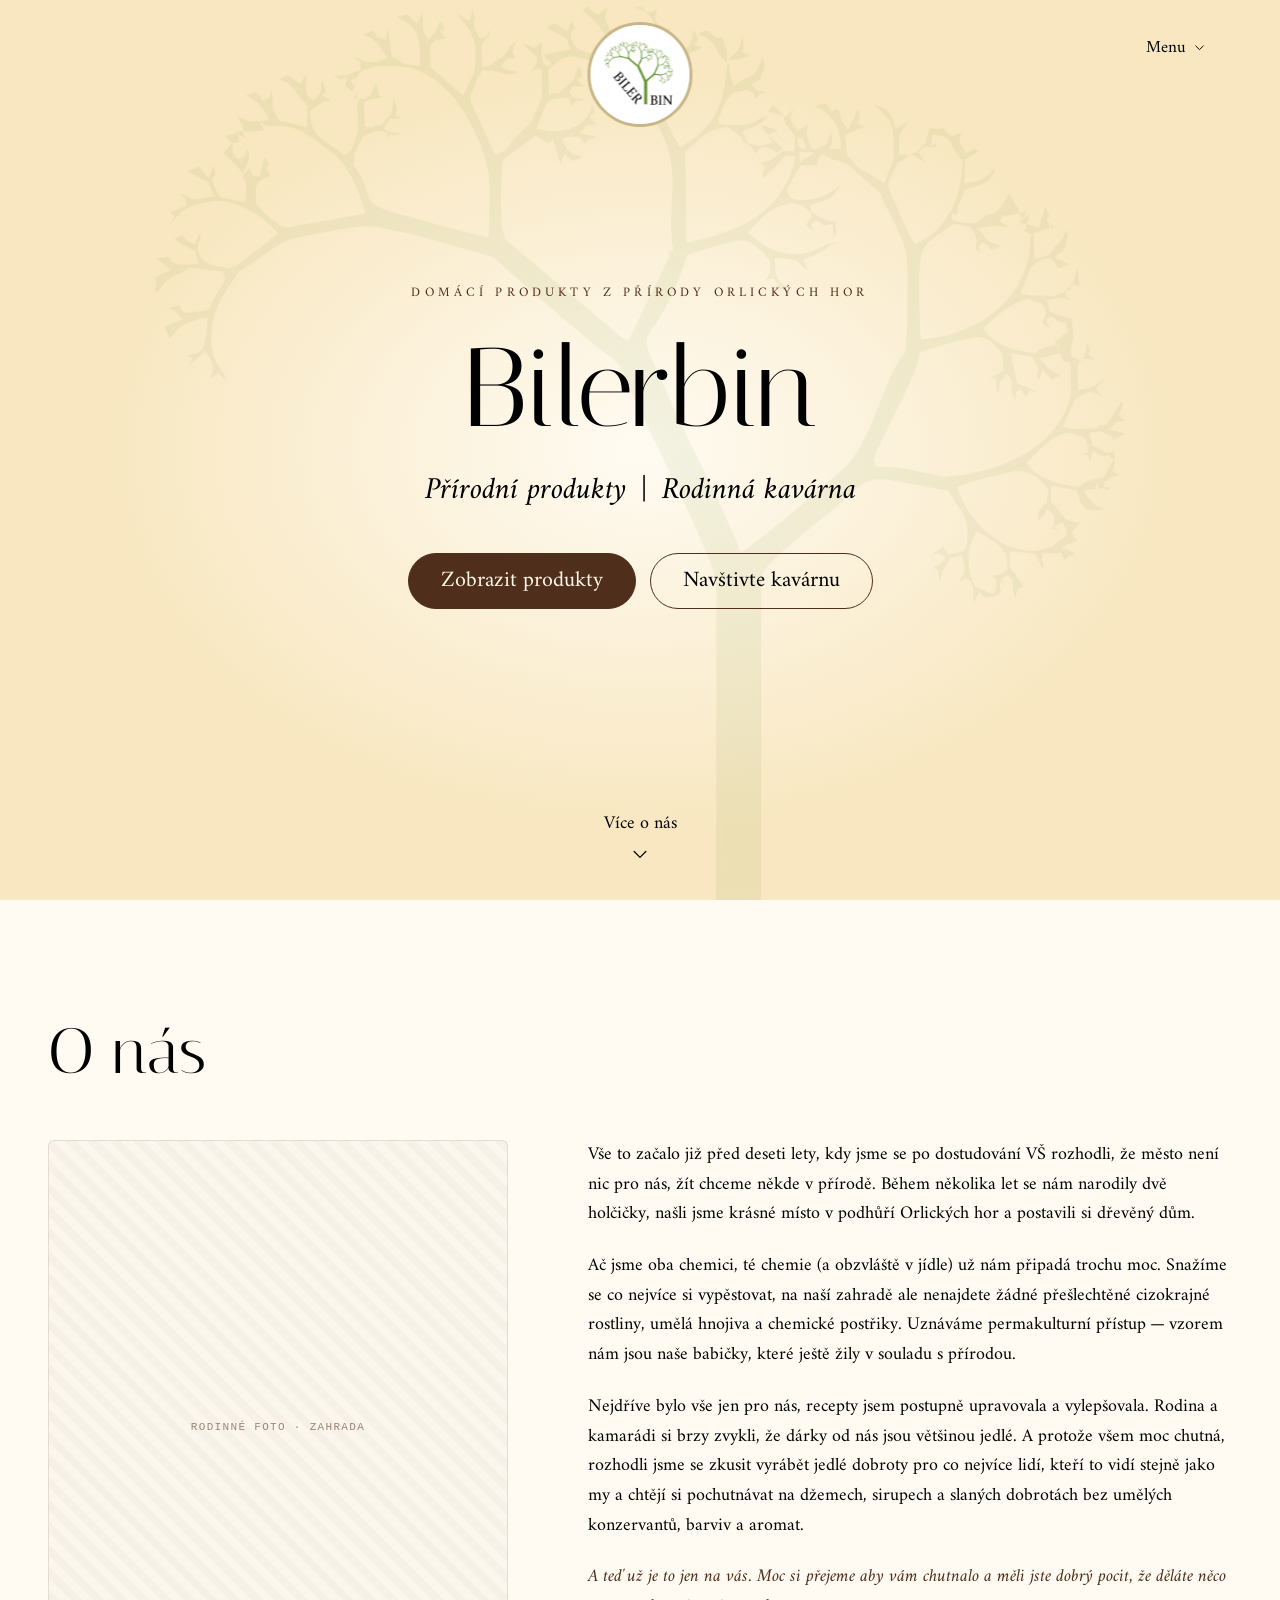
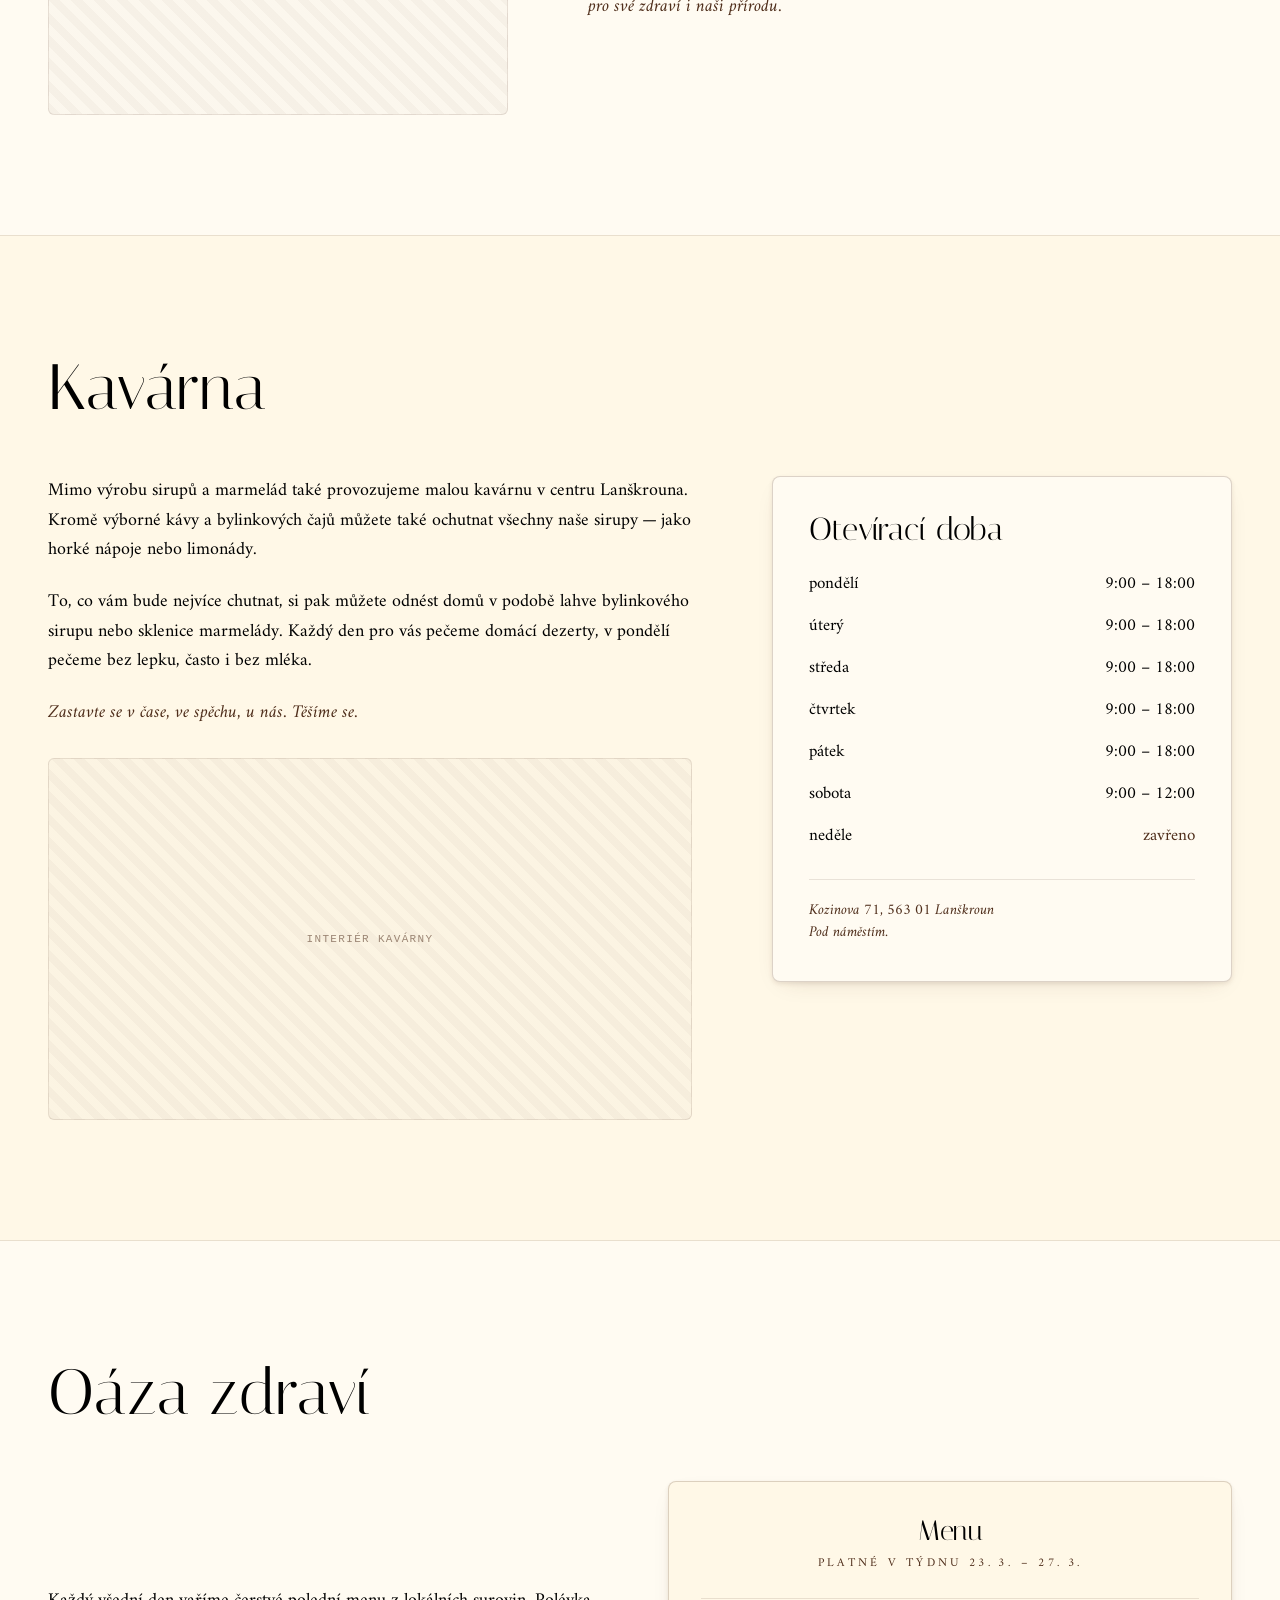
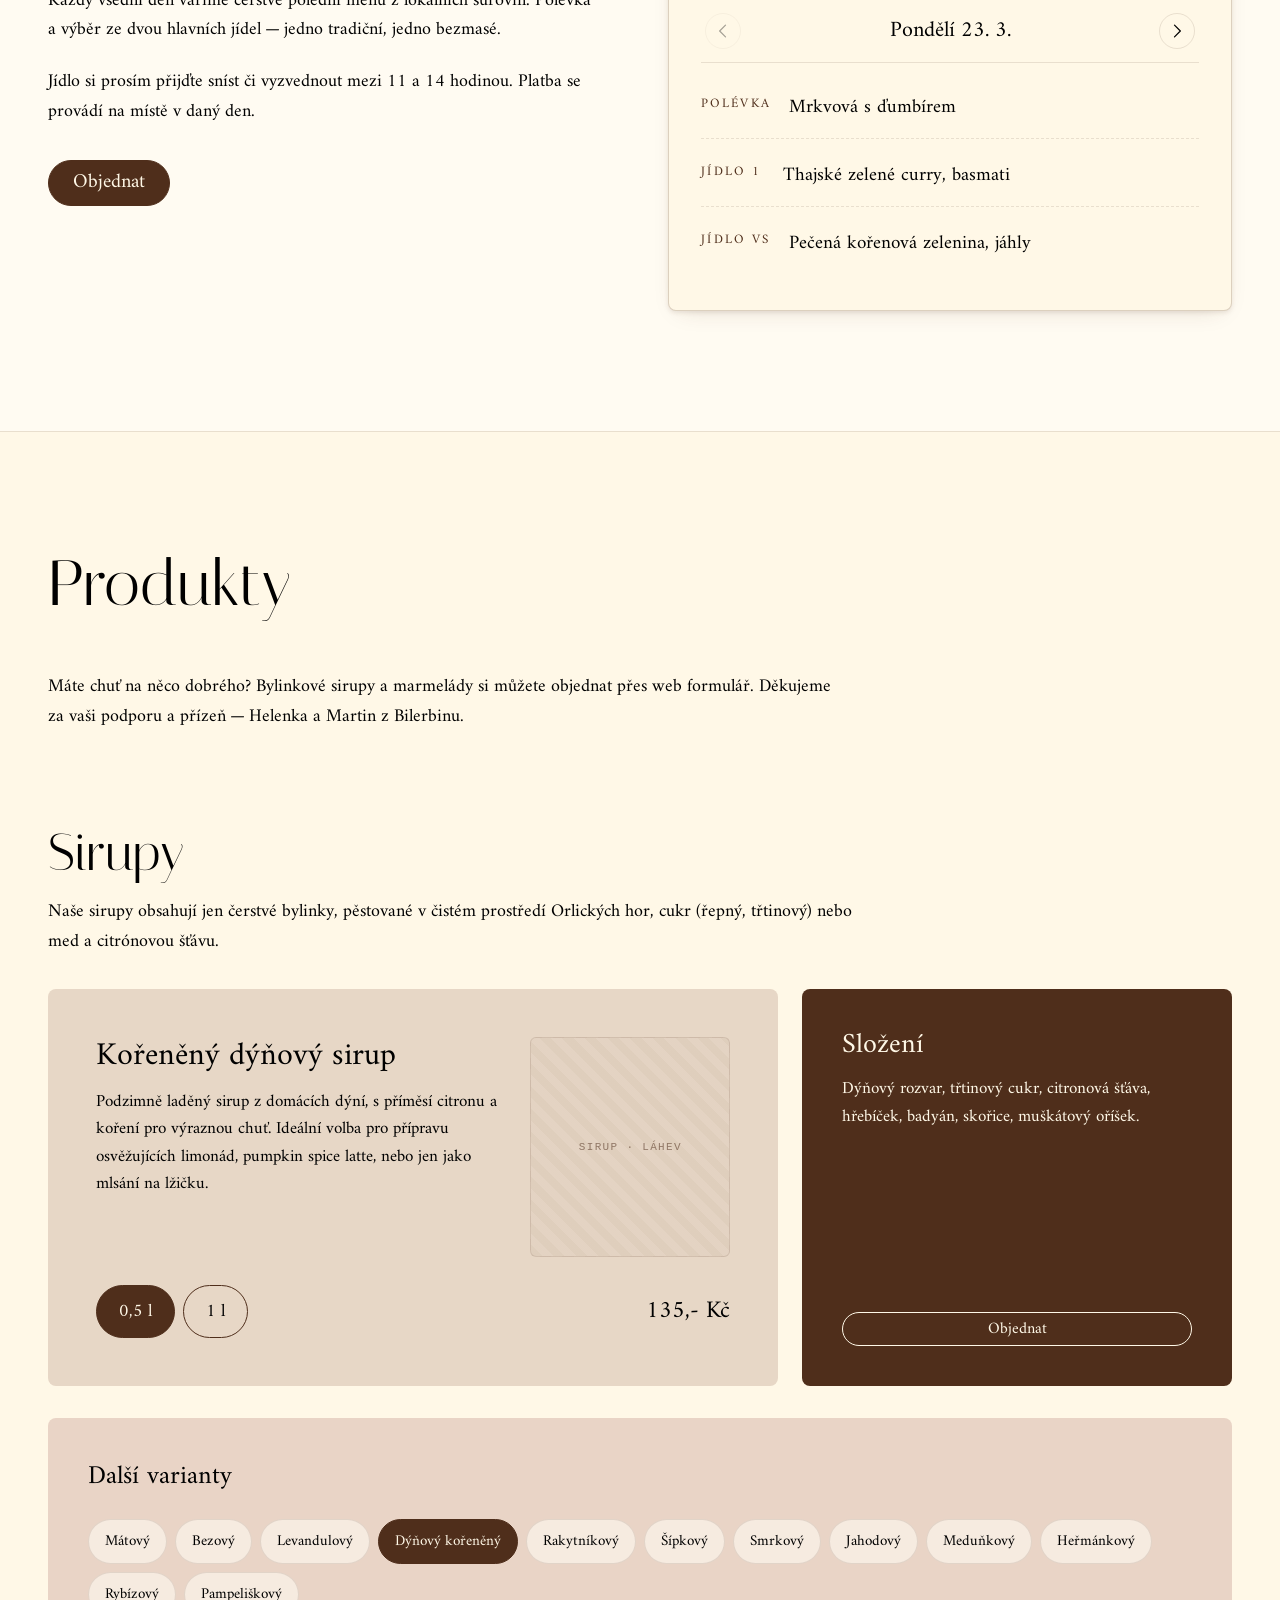
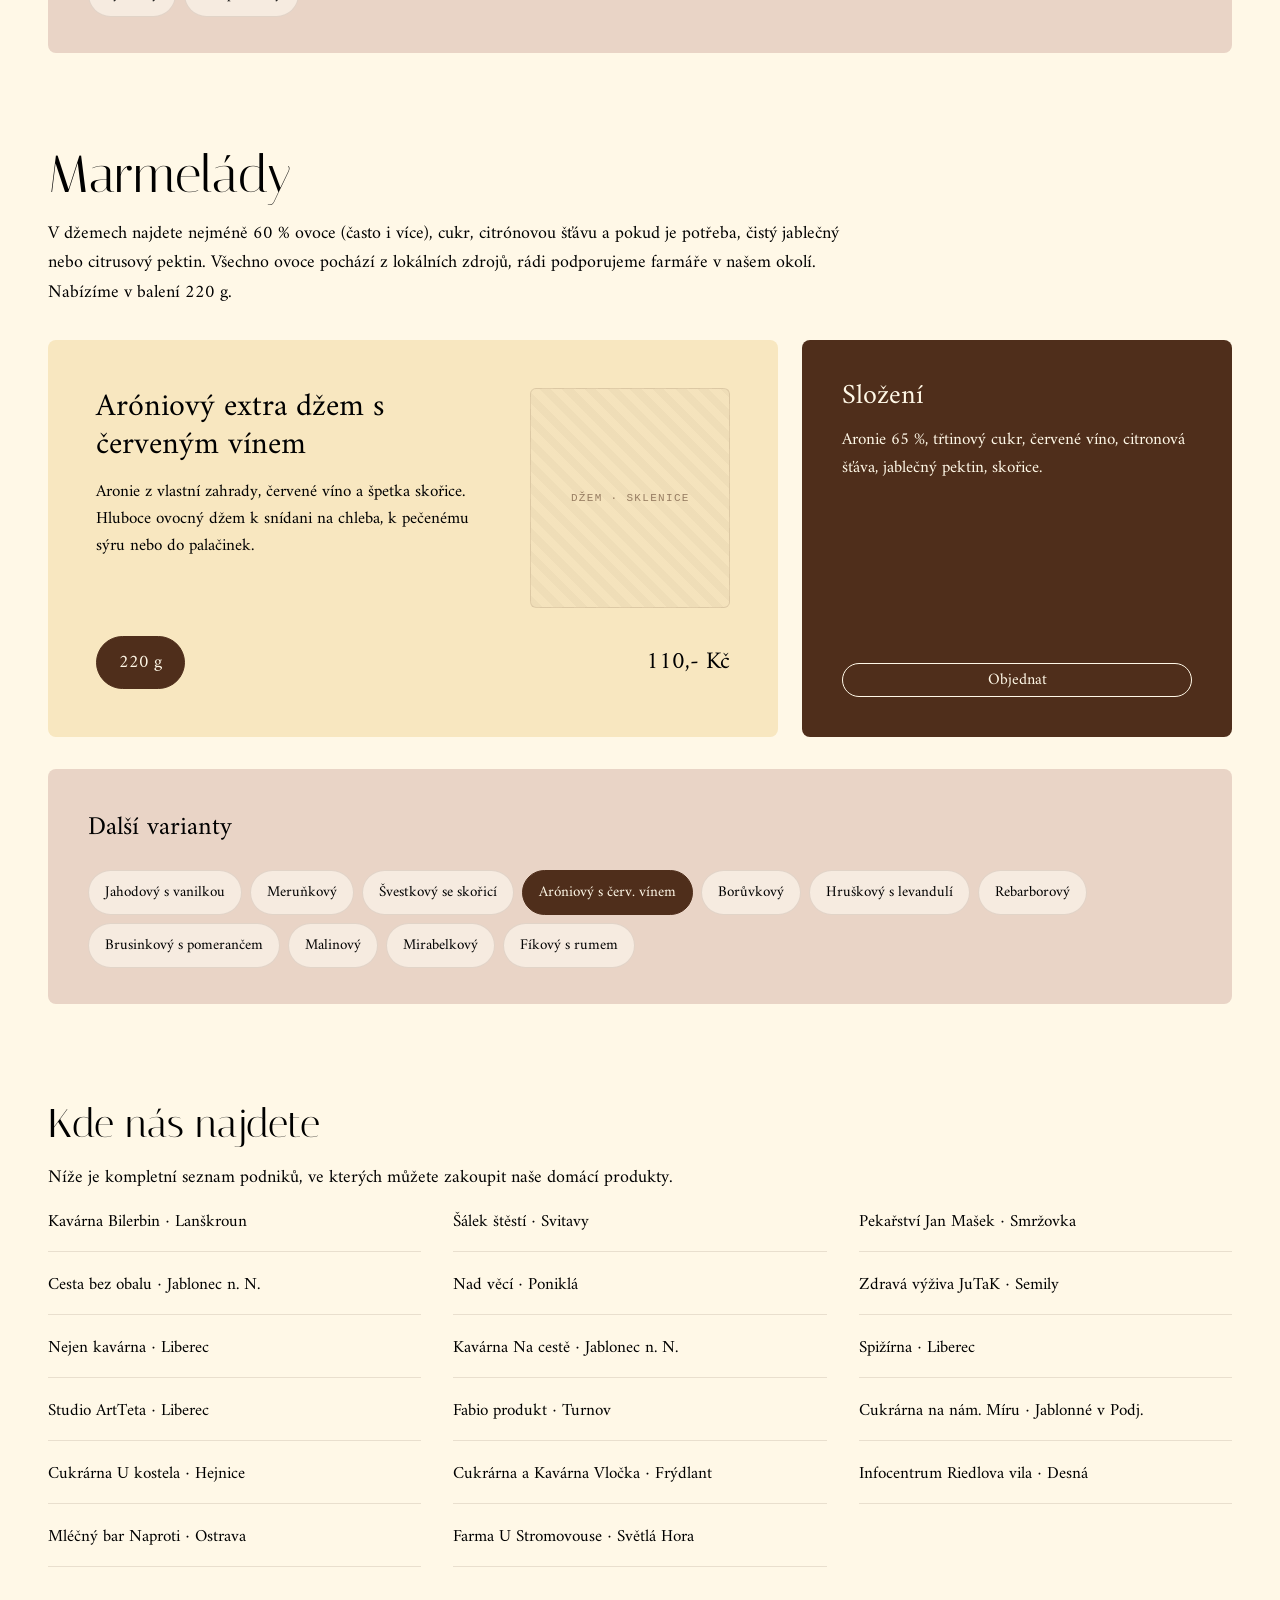
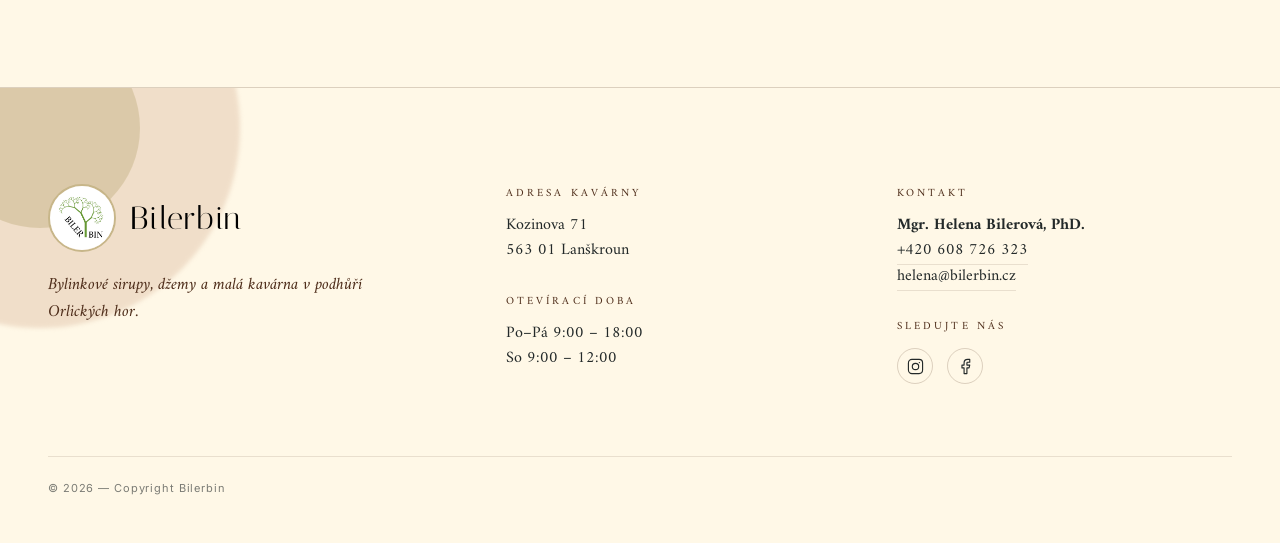
==== commit 8b5990f4: "Polish landing header and responsive layout. Transparent header on the hero, animated mobile menu, t" ====
--- a/index.html
+++ b/index.html
@@ -214,6 +214,26 @@
       align-items: center; justify-content: center;
     }
     .mobile-toggle svg { display: block; }
+    /* Hamburger → cross animation */
+    .mobile-toggle svg line {
+      transition: transform .35s cubic-bezier(.4,0,.2,1), opacity .25s ease;
+      transform-origin: center;
+    }
+    .mobile-toggle[aria-expanded="true"] svg line:nth-child(1) {
+      transform: translateY(7px) rotate(45deg);
+    }
+    .mobile-toggle[aria-expanded="true"] svg line:nth-child(2) {
+      opacity: 0;
+    }
+    .mobile-toggle[aria-expanded="true"] svg line:nth-child(3) {
+      transform: translateY(-7px) rotate(-45deg);
+    }
+
+    /* Header gains background when mobile drawer is open on landing screen */
+    .site-header:not(.scrolled):has(.mobile-drawer.open) {
+      background: var(--cream);
+      border-bottom-color: var(--hairline);
+    }
 
     /* Mobile drawer */
     .mobile-drawer {
@@ -230,6 +250,7 @@
       padding: 14px 0;
       border-bottom: 1px solid var(--hairline-s);
     }
+    .mobile-drawer a:last-child { border-bottom: none; }
 
     /* ── Buttons ───────────────────────────────────────── */
     .btn {
@@ -288,6 +309,7 @@
       background: radial-gradient(ellipse at center, #fffbf2 0%, #f8e7c0 60%);
       display: flex; align-items: center; justify-content: center;
       padding: 130px 24px 140px;
+      overflow: hidden;
     }
     .hero-tree {
       position: absolute; left: 50%; bottom: 0;
@@ -579,9 +601,10 @@
       width: 36px; height: 36px; border-radius: 50%;
       border: 1px solid var(--hairline);
       display: flex; align-items: center; justify-content: center;
-      font-family: 'Amiri', serif; font-size: 12px; letter-spacing: .08em;
       color: var(--ink2); text-decoration: none;
-    }
+      transition: background .2s, color .2s, border-color .2s;
+    }
+    .social-btn:hover { background: var(--brown); color: var(--cream); border-color: var(--brown); }
     .footer-bottom {
       position: relative; margin-top: 72px; padding-top: 24px;
       border-top: 1px solid var(--hairline-s);
@@ -613,17 +636,41 @@
       .mobile-toggle { display: flex !important; }
       .nav-menu-btn, .nav-dropdown { display: none !important; }
       .site-header.scrolled .header-logo { left: 20px; }
+      .hero-cta .btn { font-size: 17px; padding: 14px 22px; }
     }
     @media (max-width: 880px) {
       .prod-grid { grid-template-columns: 1fr !important; }
       /* prod-detail keeps image next to text on tablet */
       .prod-row { flex-direction: column; align-items: flex-start; }
+      /* reduce product section vertical spacing */
+      #produkty { padding-top: 80px; padding-bottom: 80px; }
+      .produkty-inner { gap: 64px; }
+      .product-block { gap: 24px; }
+      .prod-card { padding: 32px; min-height: unset; }
+      .ingredients-card { padding: 28px; }
+      .variants-block { padding: 24px 28px; }
     }
     @media (max-width: 640px) {
+      /* reduce horizontal margins — strip double-padding (section + inner) down to one 16px gutter */
+      #hero, #o-nas, #kavarna, #oaza, #produkty, #kontakt {
+        padding-left: 36px; padding-right: 36px;
+      }
+      .section-inner { padding-left: 0 !important; padding-right: 0 !important; }
       /* stack image below text on mobile */
       .prod-detail { grid-template-columns: 1fr !important; }
       /* image slot goes full-width when stacked */
       .prod-detail .img-slot { width: 100% !important; height: 200px !important; }
+      /* further reduce spacings on mobile */
+      #produkty { padding-top: 60px; padding-bottom: 60px; }
+      .produkty-inner { gap: 48px; }
+      .product-block { gap: 20px; }
+      .prod-card { padding: 32px; gap: 20px; }
+      .ingredients-card { padding: 32px; gap: 16px; }
+      .variants-block { padding: 32px; }
+      /* menu item: stack type label above meal name */
+      .menu-item { display: flex; flex-direction: column; gap: 4px; }
+      .menu-type { padding-top: 0; }
+      .menu-main { margin-top: 0; }
     }
 
     /* ── Scroll reveal ─────────────────────────────────── */
@@ -667,8 +714,9 @@
     /* scroll-cue ends at 0.68s + 0.85s = 1.53s → start here */
     .header-logo  { animation: headerSlideIn .6s cubic-bezier(.22,1,.36,1) 1.2s both; }
     .nav-menu-btn { animation: headerSlideIn .6s cubic-bezier(.22,1,.36,1) 1.3s both; }
+    .mobile-toggle { animation: headerSlideIn .6s cubic-bezier(.22,1,.36,1) 1.3s both; }
     @media (prefers-reduced-motion: reduce) {
-      .header-logo, .nav-menu-btn { animation: none; }
+      .header-logo, .nav-menu-btn, .mobile-toggle { animation: none; }
     }
   </style>
 </head>
@@ -868,14 +916,14 @@
   <!-- PRODUKTY -->
   <section id="produkty" aria-labelledby="produkty-title">
     <div class="section-inner produkty-inner" style="padding: 0 24px;">
-      <header class="section-heading">
-
-        <h2 class="section-title" id="produkty-title">Produkty</h2>
-      </header>
-
-      <p class="para" style="max-width:800px;margin-top:-40px;">
-        Máte chuť na něco dobrého? Bylinkové sirupy a marmelády si můžete objednat přes web formulář. Děkujeme za vaši podporu a přízeň&thinsp;—&thinsp;Helenka a Martin z Bilerbinu.
-      </p>
+      <div>
+        <header class="section-heading">
+          <h2 class="section-title" id="produkty-title">Produkty</h2>
+        </header>
+        <p class="para" style="max-width:800px;">
+          Máte chuť na něco dobrého? Bylinkové sirupy a marmelády si můžete objednat přes web formulář. Děkujeme za vaši podporu a přízeň&thinsp;—&thinsp;Helenka a Martin z Bilerbinu.
+        </p>
+      </div>
 
       <!-- Sirupy -->
       <article class="product-block" aria-labelledby="sirupy-title">
@@ -1021,8 +1069,20 @@
         </div>
         <span class="footer-head" style="margin-top:28px;">Sledujte nás</span>
         <nav class="social-list" aria-label="Sociální sítě">
-          <a href="#" class="social-btn" aria-label="Instagram">IG</a>
-          <a href="#" class="social-btn" aria-label="Facebook">FB</a>
+          <a href="#" class="social-btn" aria-label="Instagram">
+            <!-- Instagram icon -->
+            <svg width="17" height="17" viewBox="0 0 24 24" fill="none" stroke="currentColor" stroke-width="1.6" stroke-linecap="round" stroke-linejoin="round" aria-hidden="true">
+              <rect x="2" y="2" width="20" height="20" rx="5" ry="5"/>
+              <circle cx="12" cy="12" r="4.5"/>
+              <circle cx="17.5" cy="6.5" r="1" fill="currentColor" stroke="none"/>
+            </svg>
+          </a>
+          <a href="#" class="social-btn" aria-label="Facebook">
+            <!-- Facebook icon -->
+            <svg width="17" height="17" viewBox="0 0 24 24" fill="none" stroke="currentColor" stroke-width="1.6" stroke-linecap="round" stroke-linejoin="round" aria-hidden="true">
+              <path d="M18 2h-3a5 5 0 0 0-5 5v3H7v4h3v8h4v-8h3l1-4h-4V7a1 1 0 0 1 1-1h3z"/>
+            </svg>
+          </a>
         </nav>
       </div>
     </div>
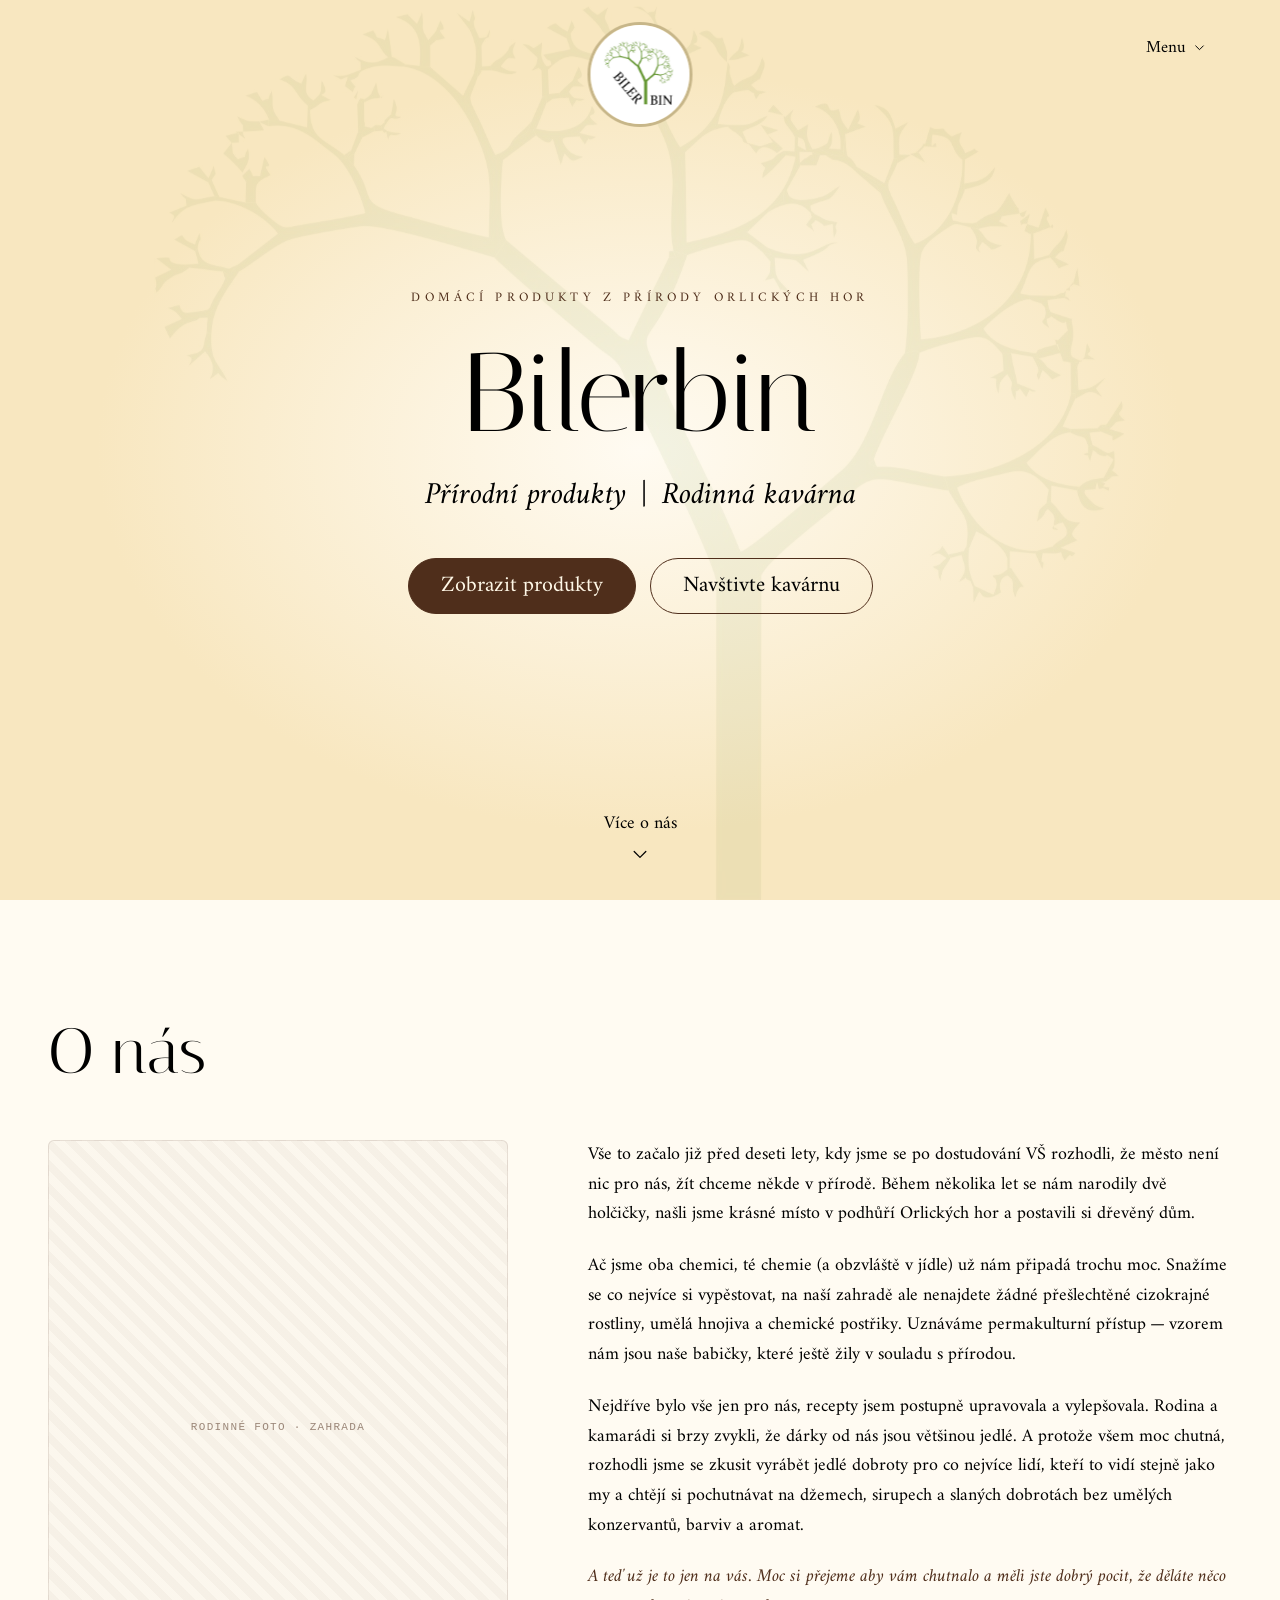
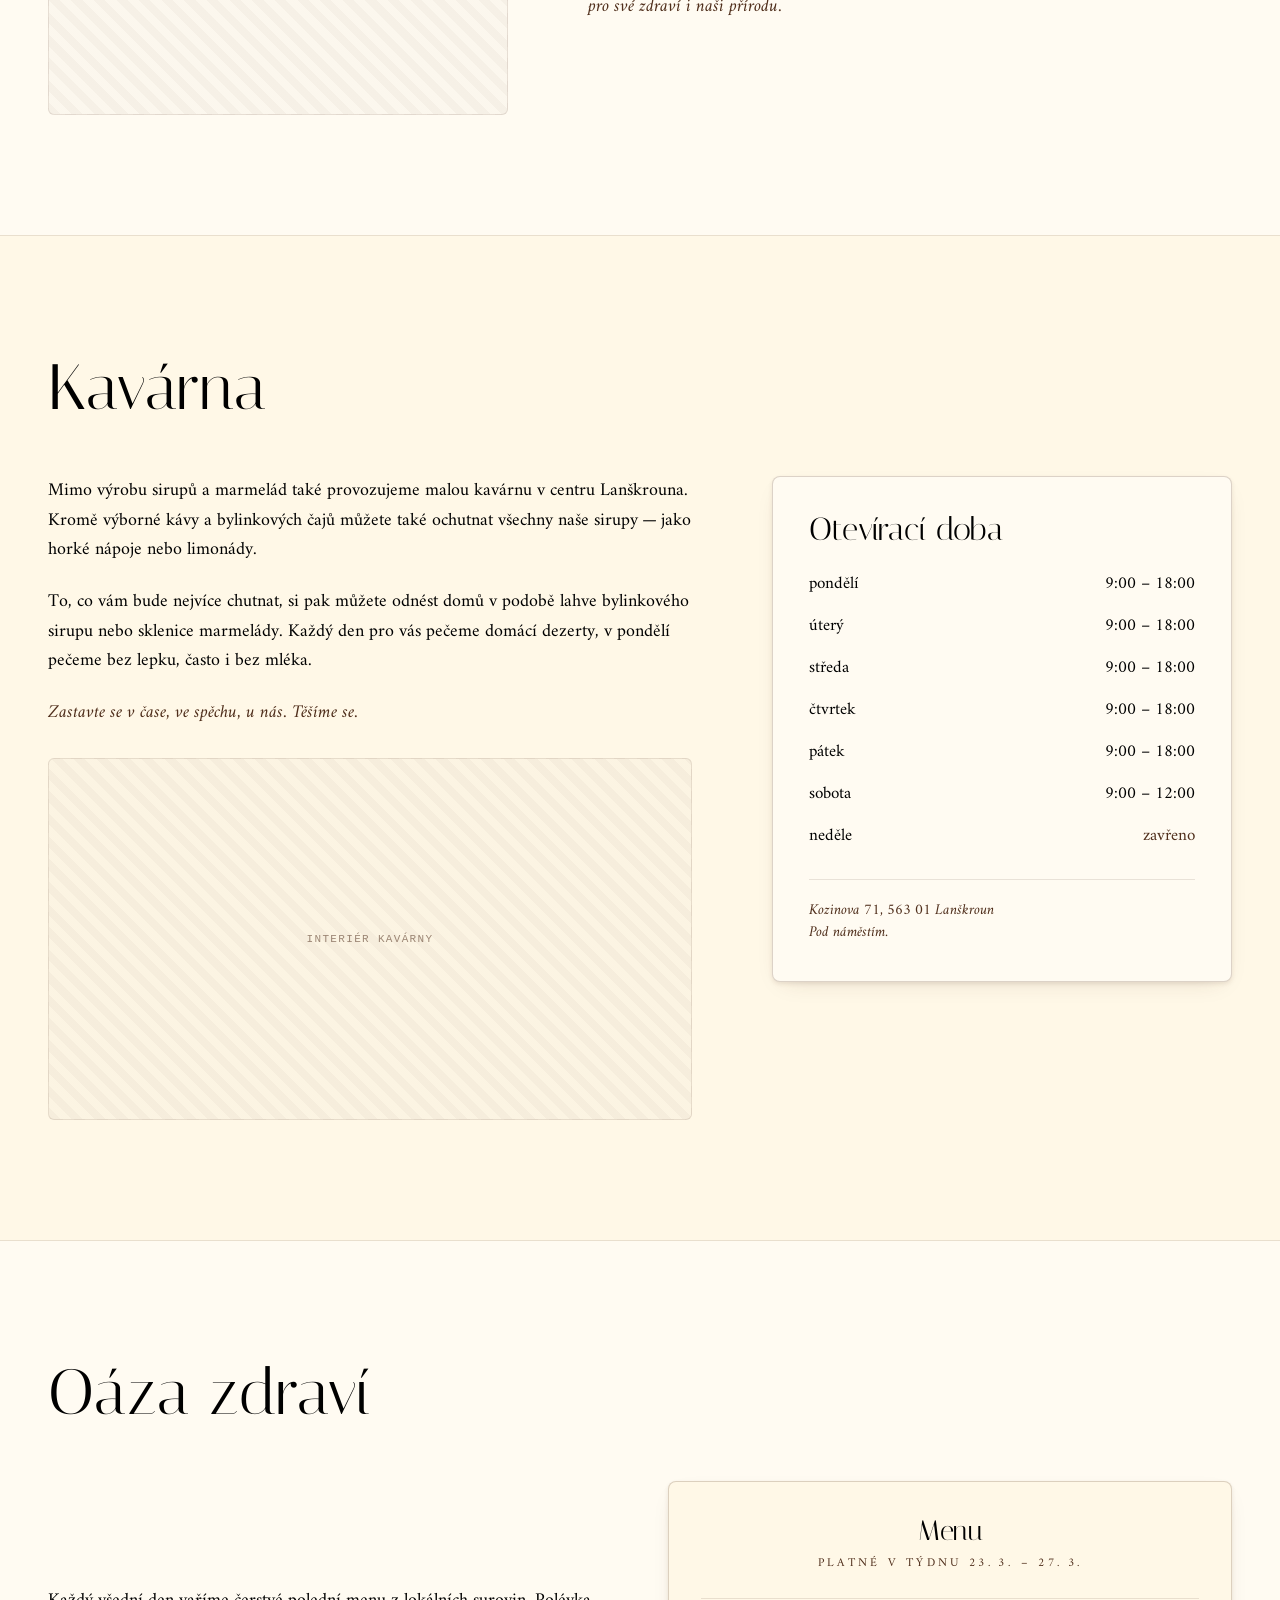
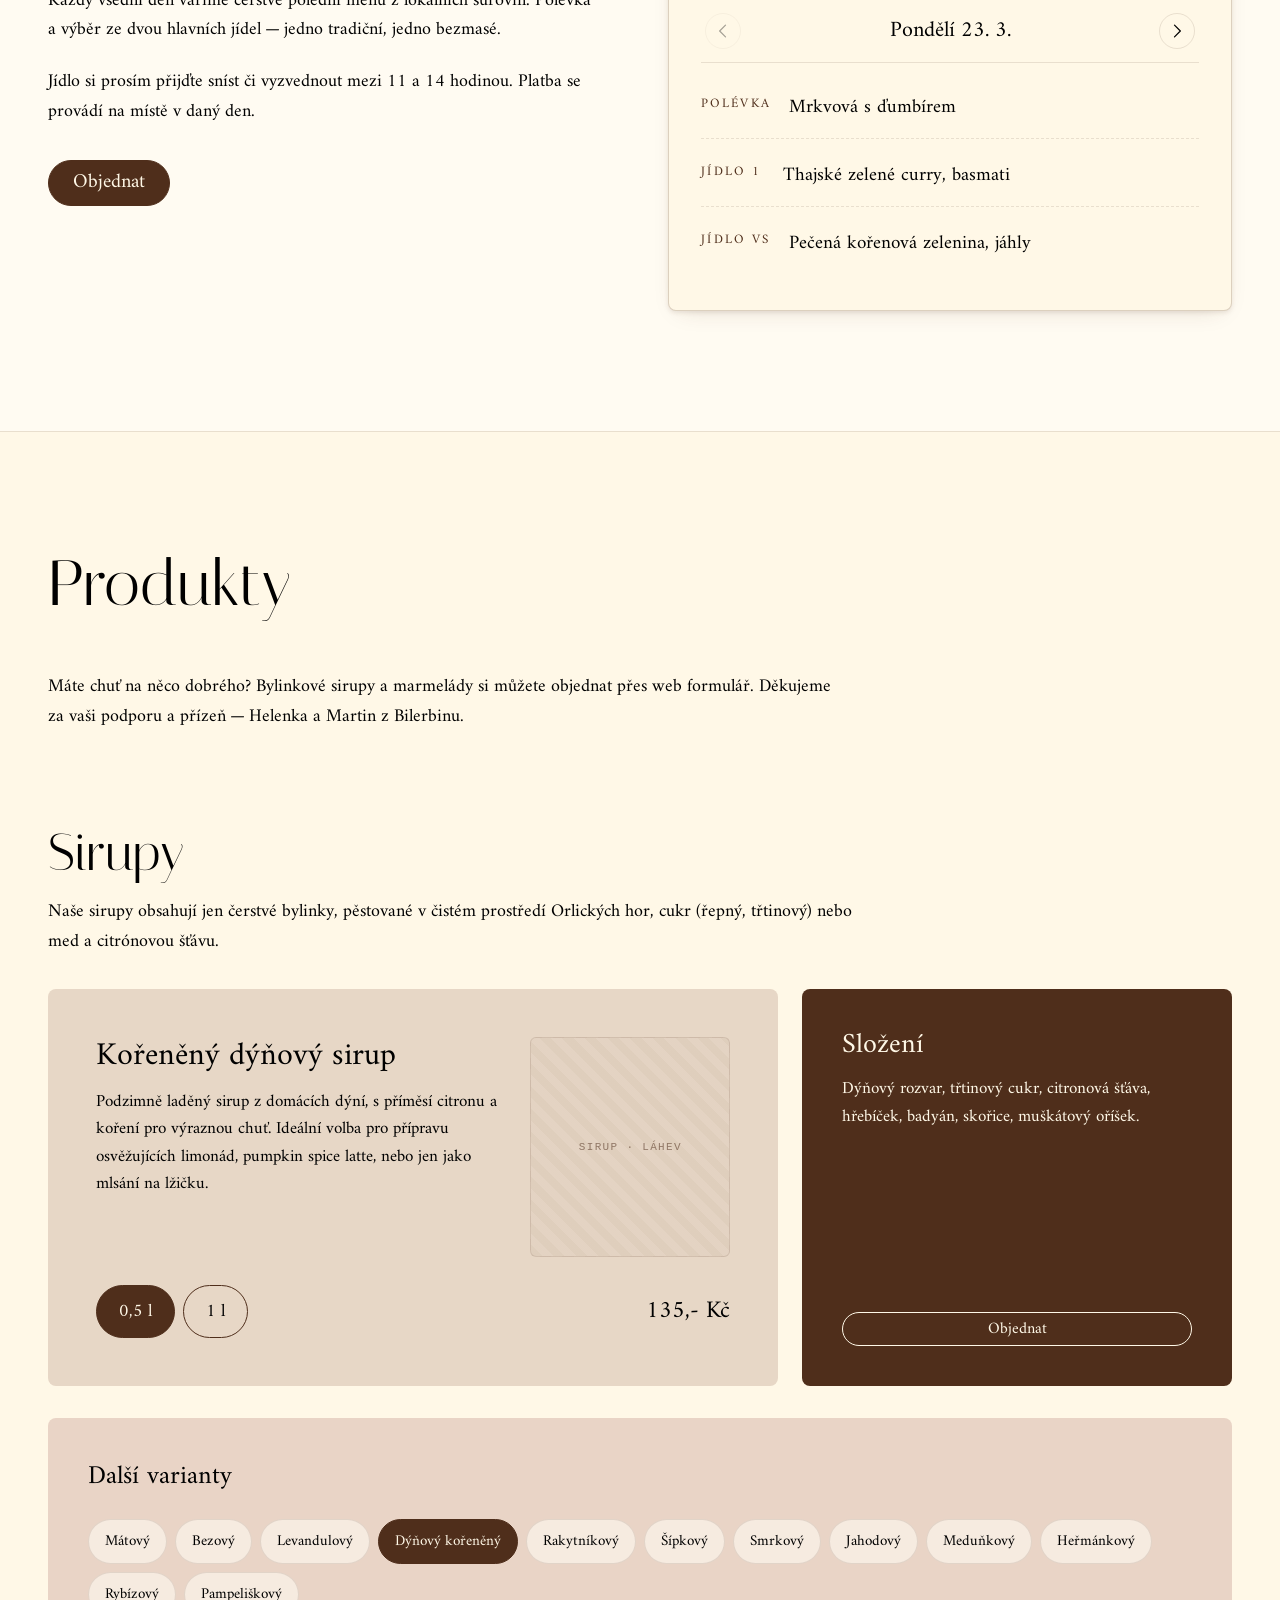
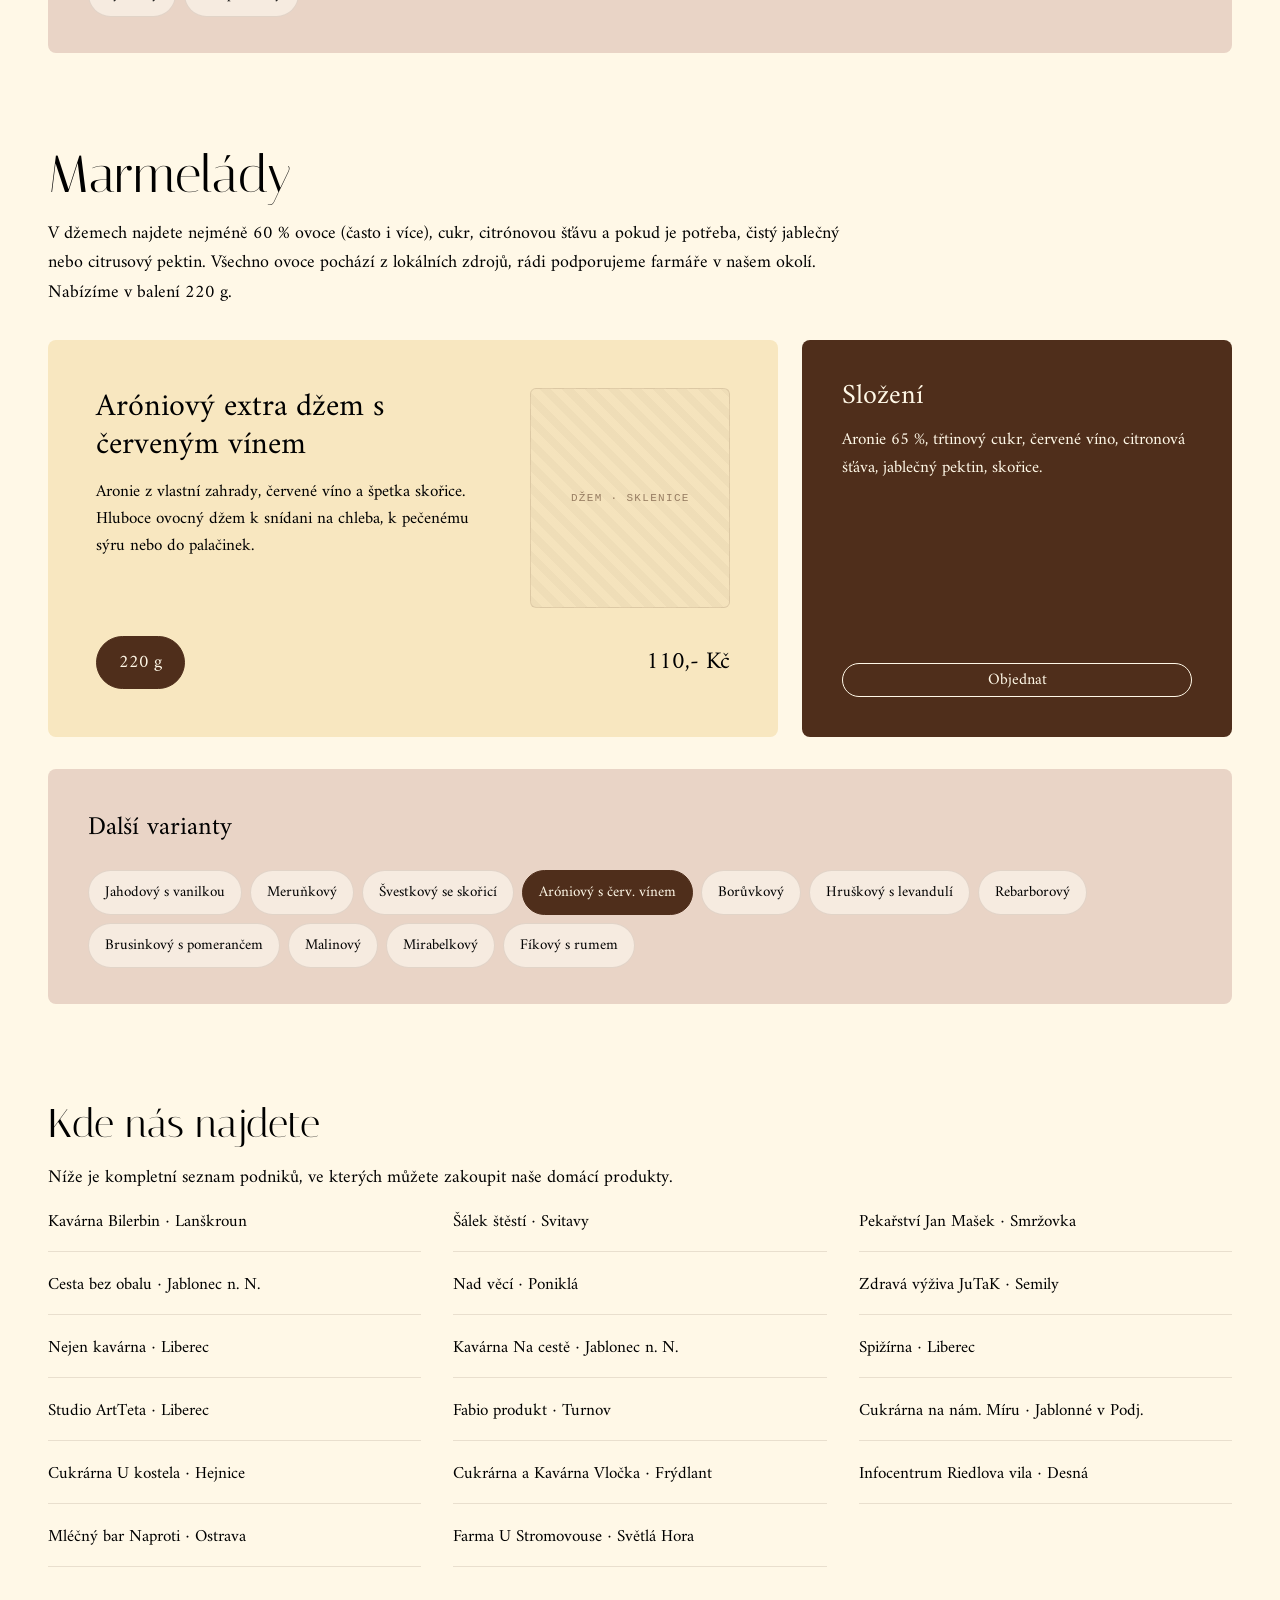
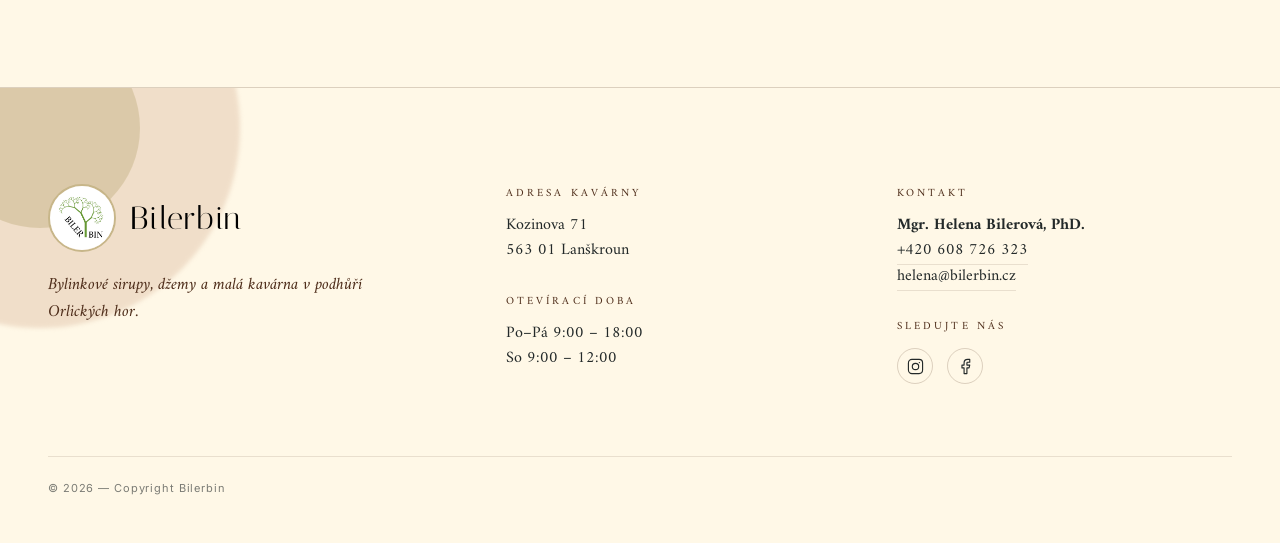
==== commit a6f62201: "Refine landing header + mobile menu Co-authored-by: Cursor <cursoragent@cursor.com>" ====
--- a/index.html
+++ b/index.html
@@ -8,6 +8,8 @@
   <meta name="keywords" content="bylinkové sirupy, domácí džemy, kavárna Lanškroun, přírodní produkty, Orlické hory, Bilerbin"/>
   <meta name="author" content="Bilerbin — Helenka &amp; Martin"/>
   <link rel="canonical" href="https://bilerbin.cz/"/>
+  <link rel="icon" type="image/png" href="assets/bilerbin-logo.png"/>
+  <link rel="apple-touch-icon" href="assets/bilerbin-logo.png"/>
 
   <!-- Open Graph -->
   <meta property="og:type" content="website"/>
@@ -90,7 +92,8 @@
       height: 96px;
       background: transparent;
       border-bottom: 1px solid transparent;
-      transition: height .35s ease, background .35s ease, backdrop-filter .35s ease, border-color .35s ease;
+      --bg-trans: .35s;
+      transition: height .35s ease, background var(--bg-trans) ease, backdrop-filter .35s ease, border-color var(--bg-trans) ease;
     }
     .site-header.scrolled {
       height: 64px;
@@ -217,20 +220,21 @@
     /* Hamburger → cross animation */
     .mobile-toggle svg line {
       transition: transform .35s cubic-bezier(.4,0,.2,1), opacity .25s ease;
+      transform-box: fill-box;   /* pivot = each line's own bounding-box centre */
       transform-origin: center;
     }
     .mobile-toggle[aria-expanded="true"] svg line:nth-child(1) {
-      transform: translateY(7px) rotate(45deg);
+      transform: translateY(6px) rotate(45deg);
     }
     .mobile-toggle[aria-expanded="true"] svg line:nth-child(2) {
       opacity: 0;
     }
     .mobile-toggle[aria-expanded="true"] svg line:nth-child(3) {
-      transform: translateY(-7px) rotate(-45deg);
+      transform: translateY(-6px) rotate(-45deg);
     }
 
     /* Header gains background when mobile drawer is open on landing screen */
-    .site-header:not(.scrolled):has(.mobile-drawer.open) {
+    .site-header:not(.scrolled).mobile-open {
       background: var(--cream);
       border-bottom-color: var(--hairline);
     }
@@ -308,7 +312,7 @@
       position: relative; min-height: 100vh;
       background: radial-gradient(ellipse at center, #fffbf2 0%, #f8e7c0 60%);
       display: flex; align-items: center; justify-content: center;
-      padding: 130px 24px 140px;
+      padding: 140px 24px 140px;
       overflow: hidden;
     }
     .hero-tree {
@@ -767,10 +771,10 @@
 
     <!-- Mobile toggle -->
     <button class="mobile-toggle" id="mobile-toggle" aria-label="Otevřít menu" aria-expanded="false" aria-controls="mobile-drawer">
-      <svg width="22" height="16" viewBox="0 0 22 16" fill="none" aria-hidden="true">
-        <line x1="0" y1="1"  x2="22" y2="1"  stroke="#000" stroke-width="1.5" stroke-linecap="round"/>
-        <line x1="0" y1="8"  x2="22" y2="8"  stroke="#000" stroke-width="1.5" stroke-linecap="round"/>
-        <line x1="0" y1="15" x2="22" y2="15" stroke="#000" stroke-width="1.5" stroke-linecap="round"/>
+      <svg width="22" height="22" viewBox="0 0 22 22" fill="none" aria-hidden="true">
+        <line x1="1" y1="5"  x2="21" y2="5"  stroke="#000" stroke-width="1.5" stroke-linecap="round"/>
+        <line x1="1" y1="11" x2="21" y2="11" stroke="#000" stroke-width="1.5" stroke-linecap="round"/>
+        <line x1="1" y1="17" x2="21" y2="17" stroke="#000" stroke-width="1.5" stroke-linecap="round"/>
       </svg>
     </button>
   </div>
@@ -1103,7 +1107,7 @@
   const el = document.getElementById(id);
   if (!el) return;
   const offset = parseInt(getComputedStyle(document.getElementById('site-header')).height) || 64;
-  const top = el.getBoundingClientRect().top + window.scrollY - offset + 1;
+  const top = el.getBoundingClientRect().top + window.scrollY - offset + 60;
   window.scrollTo({ top, behavior: 'smooth' });
 }
 
@@ -1181,14 +1185,22 @@
 const mobileToggle = document.getElementById('mobile-toggle');
 const mobileDrawer = document.getElementById('mobile-drawer');
 
+function setMobileOpen(open) {
+  // Zero out background/border transition for this frame so the colour change is instant
+  header.style.setProperty('--bg-trans', '0s');
+  mobileDrawer.classList.toggle('open', open);
+  mobileToggle.setAttribute('aria-expanded', open);
+  header.classList.toggle('mobile-open', open);
+  // Restore the normal transition speed after the paint
+  requestAnimationFrame(() => header.style.removeProperty('--bg-trans'));
+}
+
 mobileToggle.addEventListener('click', () => {
-  const open = mobileDrawer.classList.toggle('open');
-  mobileToggle.setAttribute('aria-expanded', open);
+  setMobileOpen(!mobileDrawer.classList.contains('open'));
 });
 
 function closeMobile() {
-  mobileDrawer.classList.remove('open');
-  mobileToggle.setAttribute('aria-expanded', 'false');
+  setMobileOpen(false);
 }
 
 // ── Menu day switcher ────────────────────────────────────
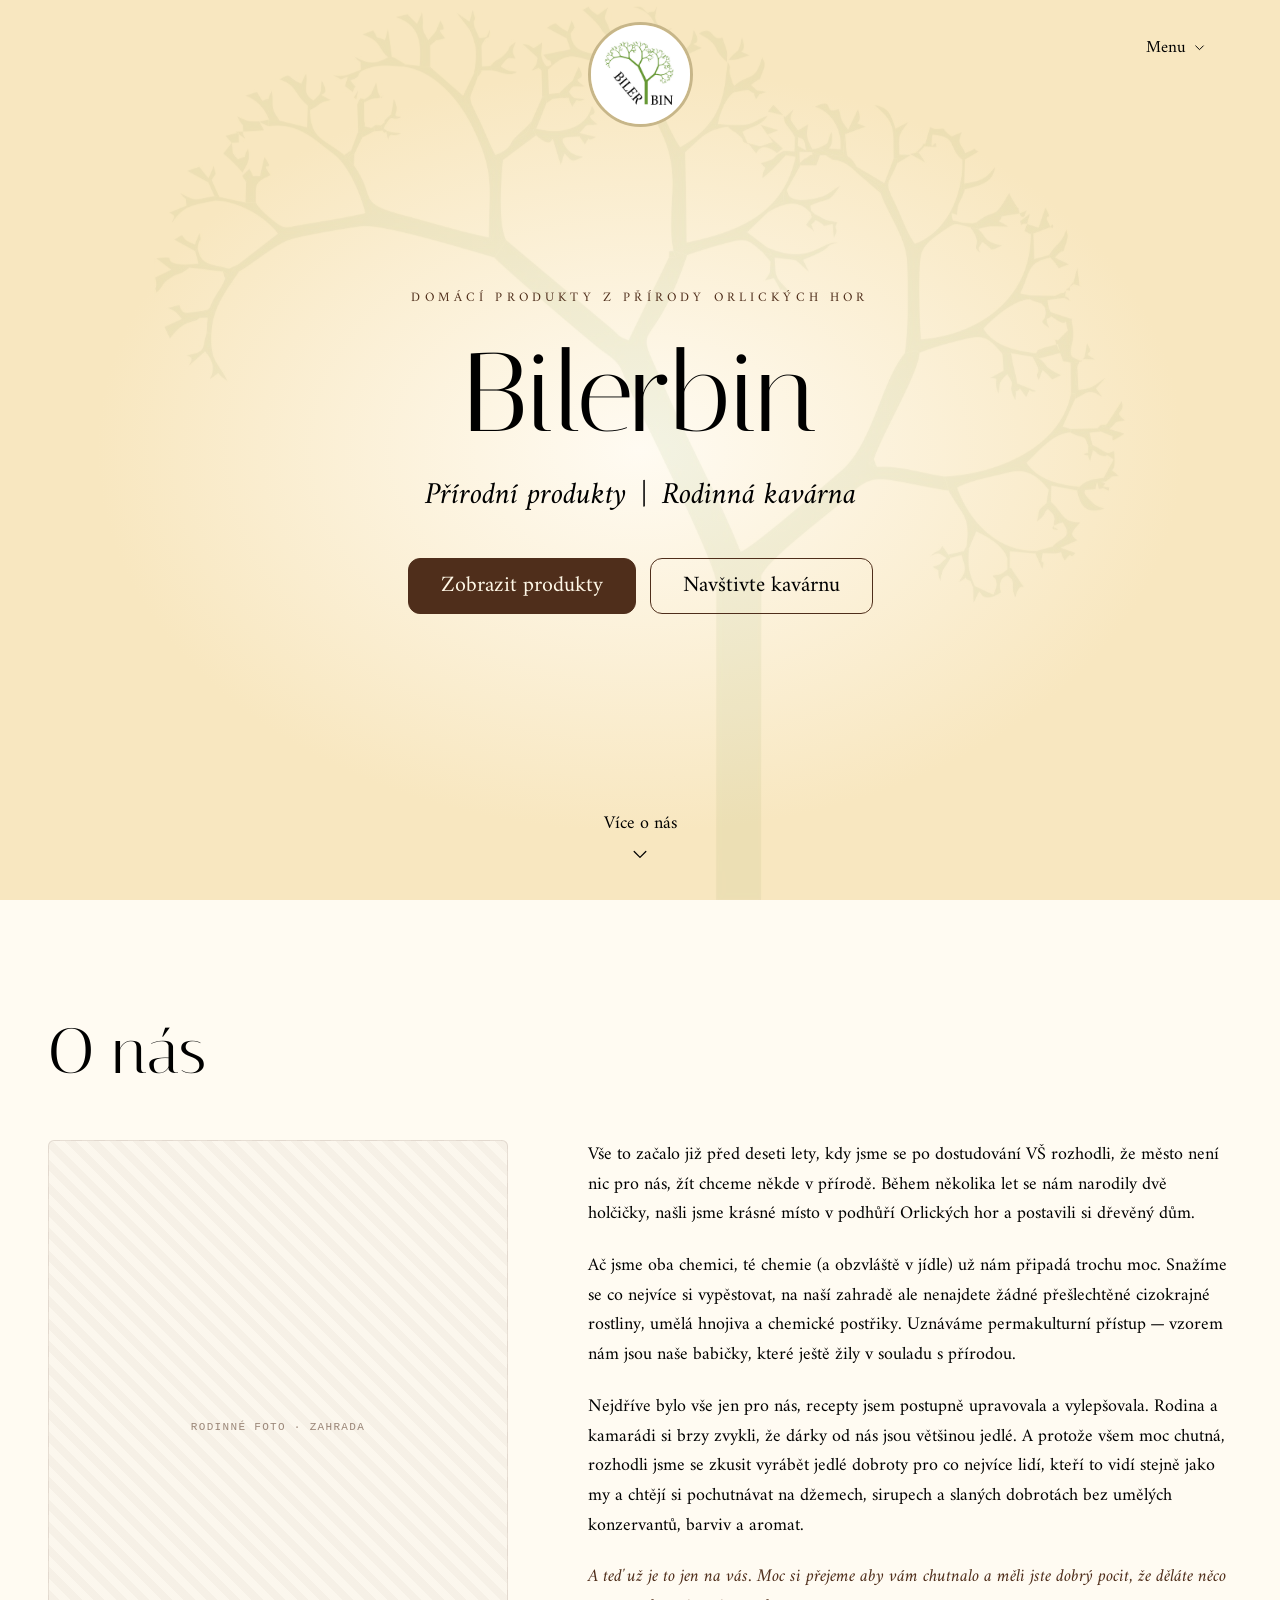
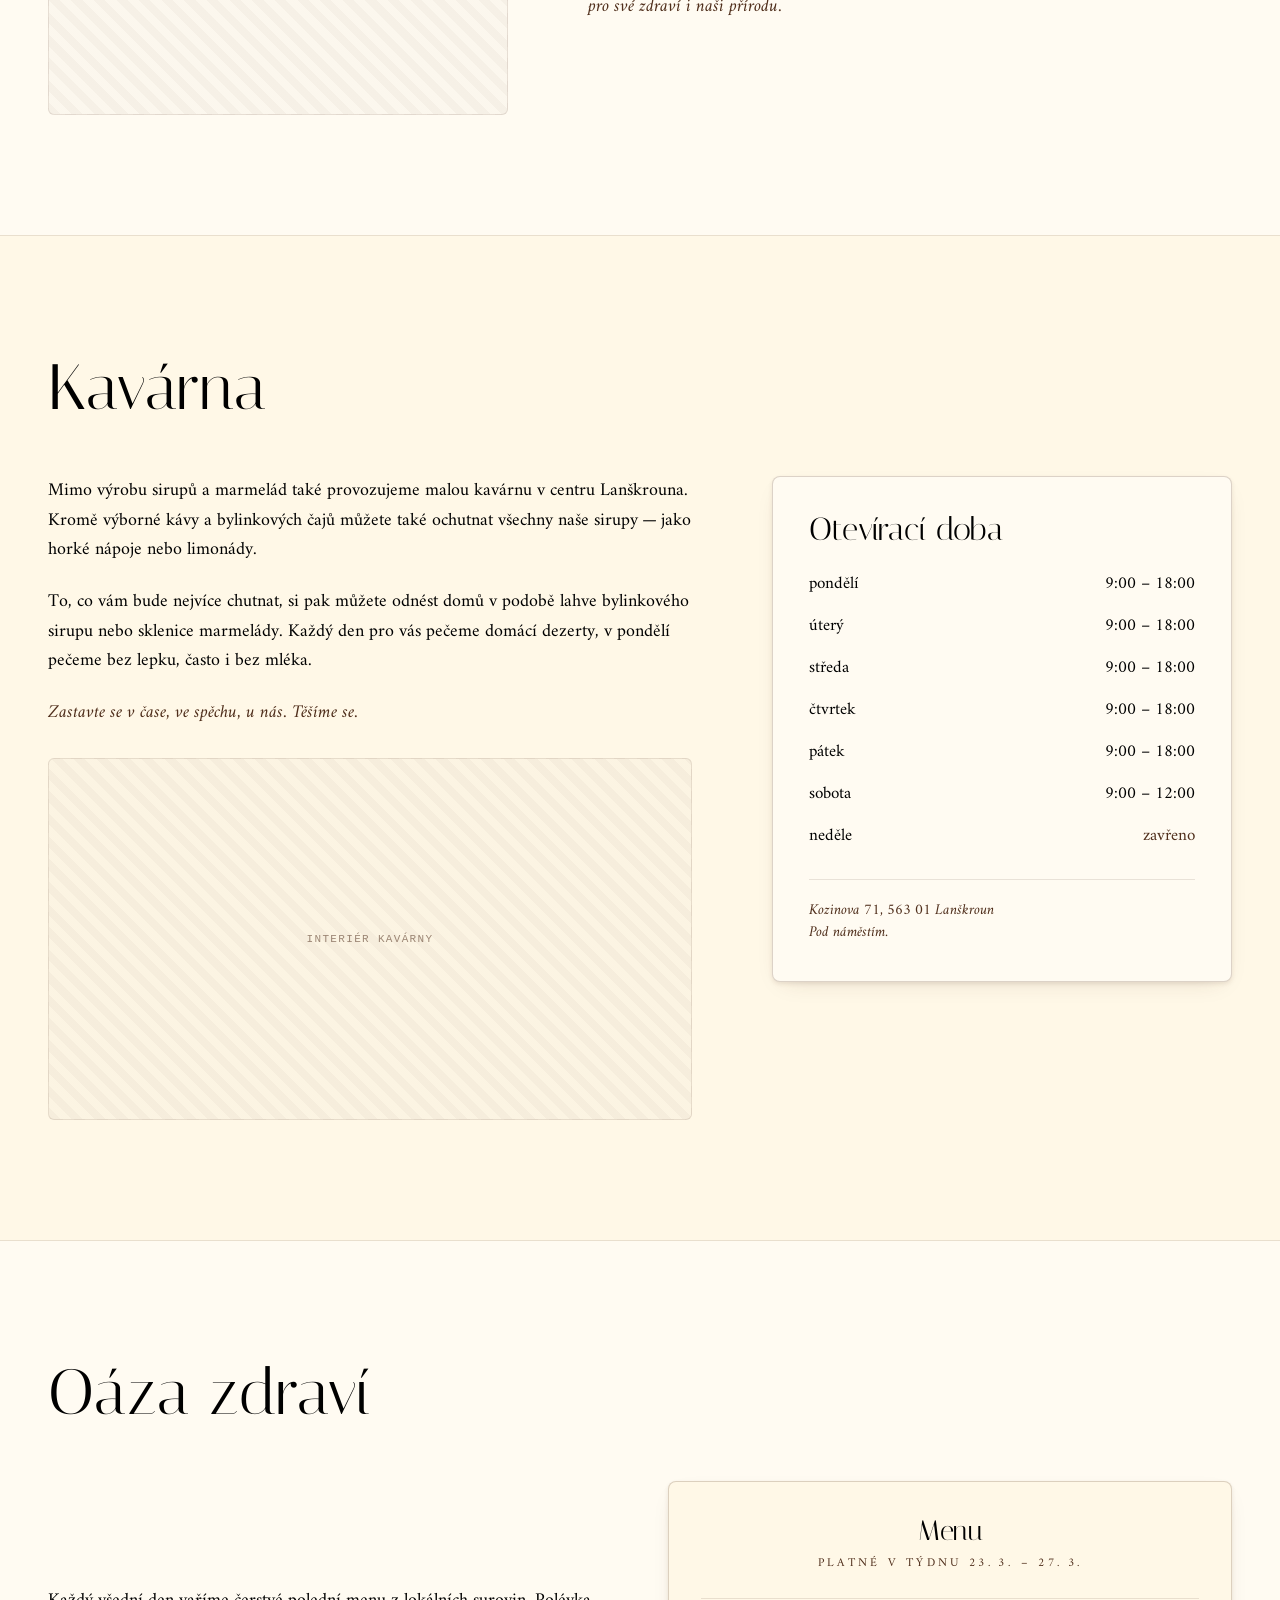
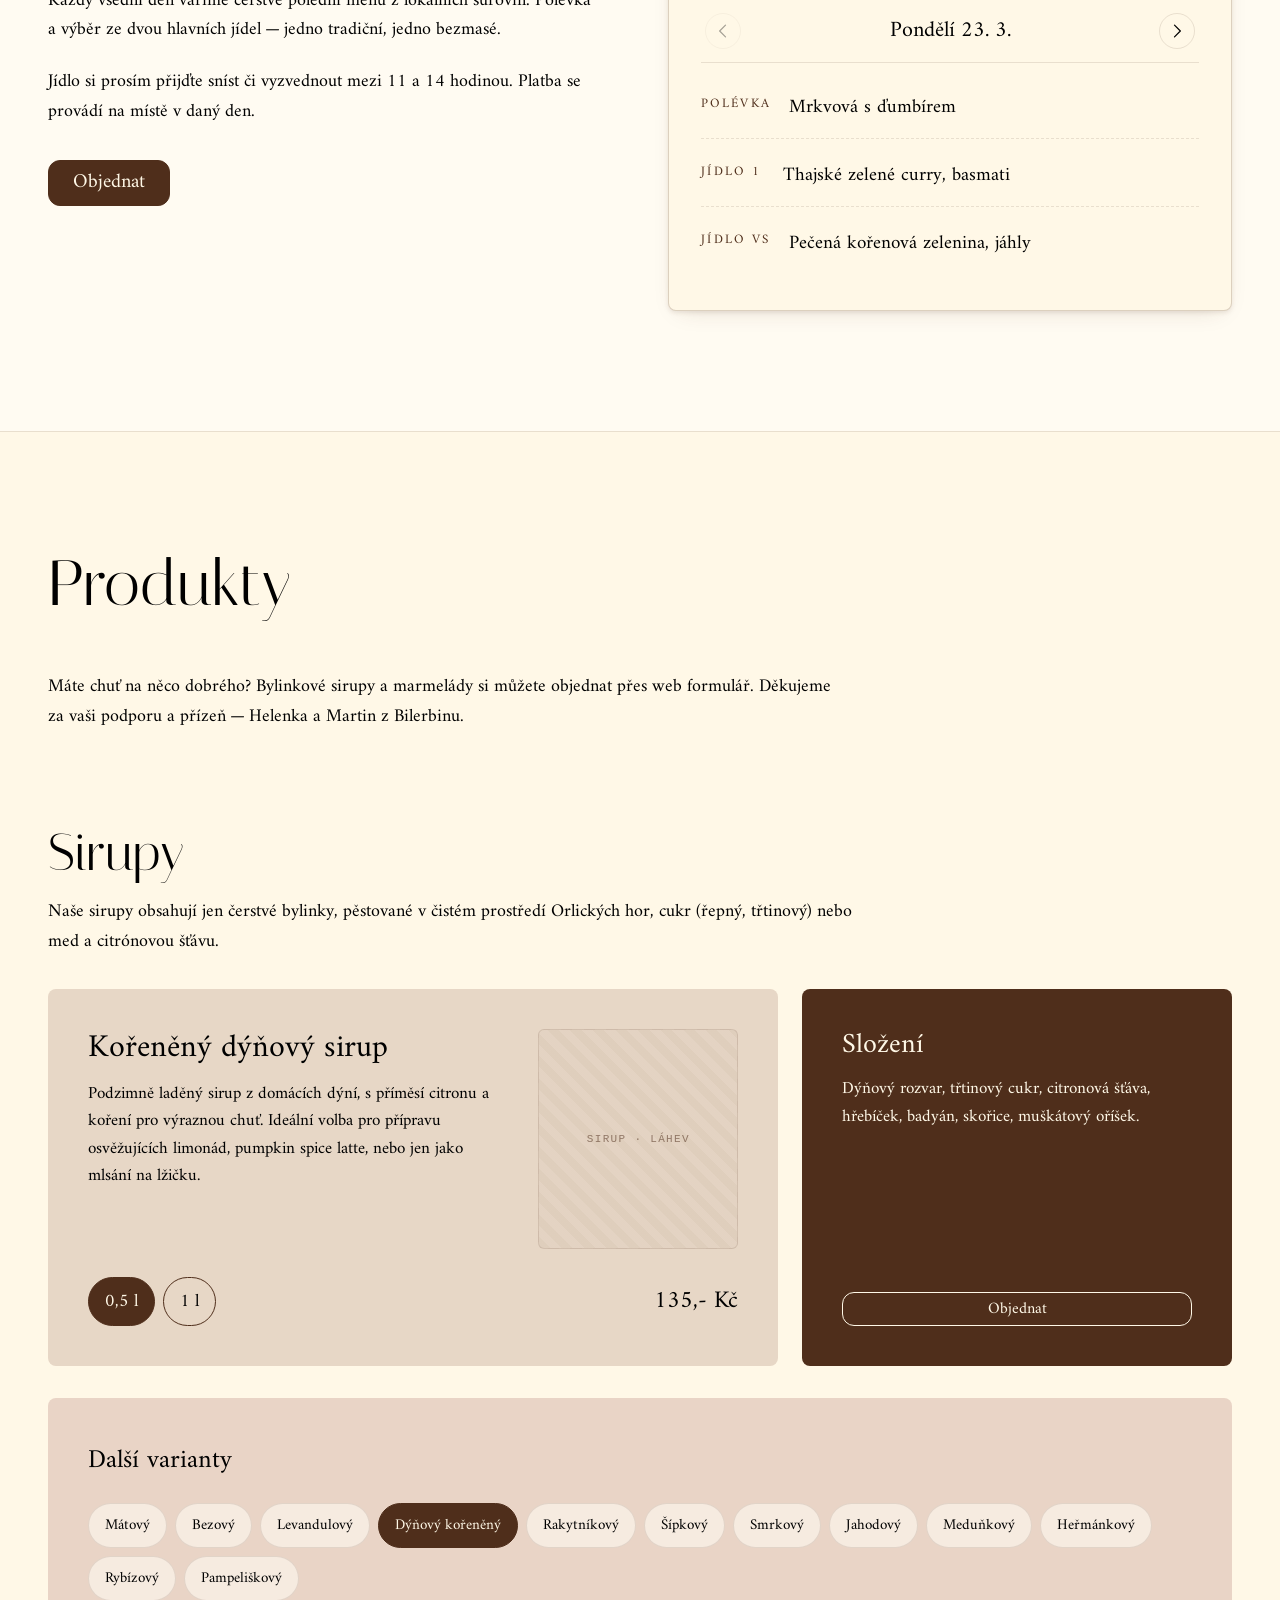
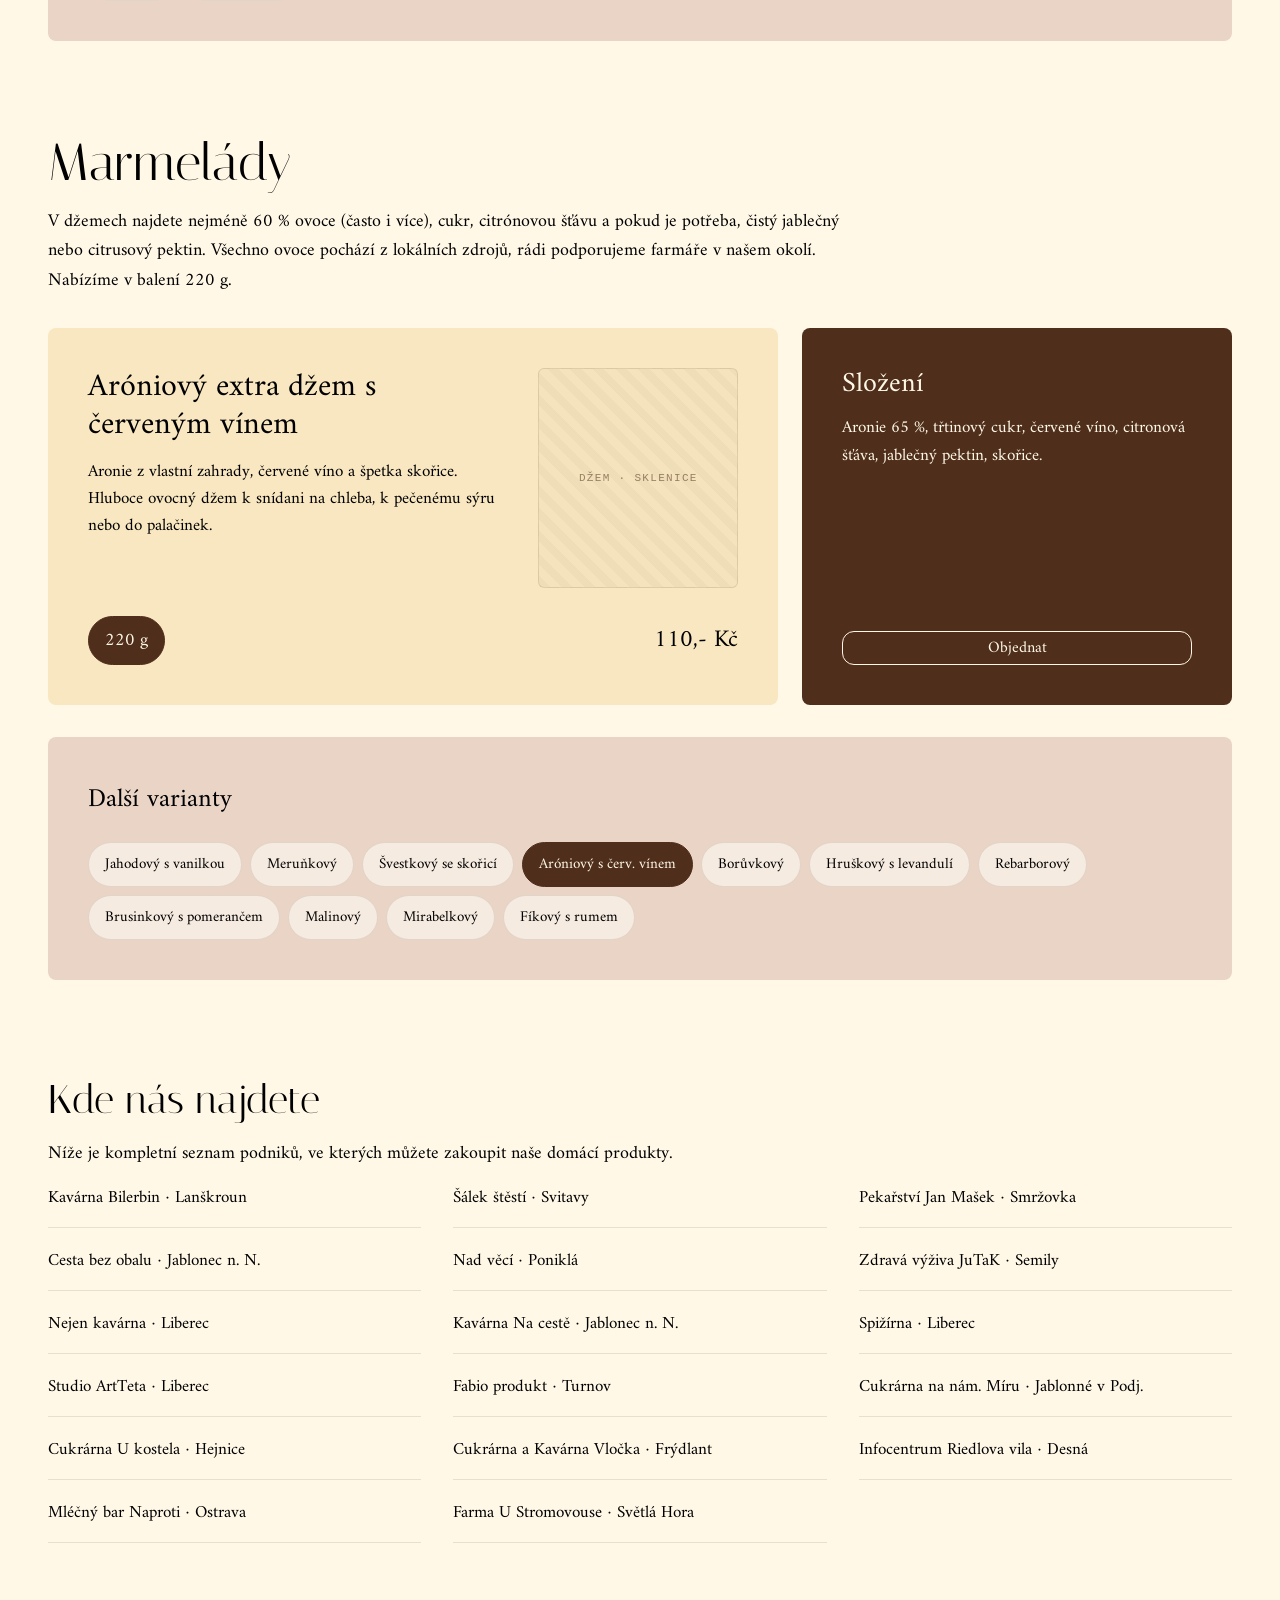
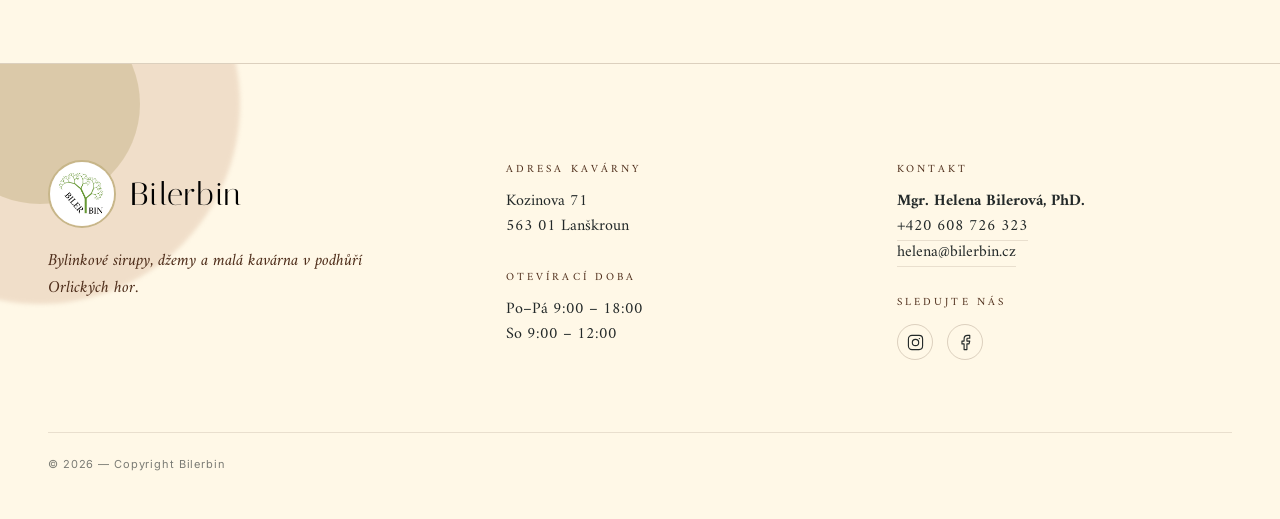
==== commit 0a0701fa: "Fix Safari header logo positioning and refine product UI. Use transform-only logo centering with a r" ====
--- a/index.html
+++ b/index.html
@@ -108,21 +108,19 @@
       padding: 0 56px;
     }
 
-    /* Logo anchor */
+    /* Logo anchor — transform-only positioning (no left/top animation)
+       so Safari never desyncs the compositor and layout passes.
+       JS sets --logo-x to the pixel center offset at load + resize. */
     .header-logo {
       position: absolute;
-      left: 50%; top: 22px;
-      transform: translateX(-50%);
+      left: 0; top: 0;
+      transform: translateX(var(--logo-x, 0px)) translateY(22px);
       display: flex; align-items: center; gap: 12px;
-      transition:
-        left .45s cubic-bezier(.5,.05,.2,1),
-        top .45s cubic-bezier(.5,.05,.2,1),
-        transform .45s cubic-bezier(.5,.05,.2,1);
-      will-change: left, top, transform;
+      transition: transform .45s cubic-bezier(.5,.05,.2,1);
+      will-change: transform;
     }
     .site-header.scrolled .header-logo {
-      left: 56px; top: 16px;
-      transform: translateX(0);
+      transform: translateX(56px) translateY(16px);
     }
     .logo-ring {
       width: 105px; height: 105px;
@@ -260,7 +258,7 @@
     .btn {
       font-family: 'Amiri', serif; font-size: 20px; line-height: 1;
       padding: 12px 24px;
-      border-radius: 999px; border: 1px solid var(--brown);
+      border-radius: 12px; border: 1px solid var(--brown);
       background: transparent; color: var(--ink);
       transition: background .2s, color .2s;
     }
@@ -479,7 +477,7 @@
       gap: 24px;
     }
     .prod-card {
-      border-radius: 8px; padding: 48px;
+      border-radius: 8px; padding: 40px;
       display: flex; flex-direction: column; gap: 28px; min-height: 360px;
     }
     .prod-detail {
@@ -498,7 +496,7 @@
     .prod-sizes { display: flex; gap: 8px; }
     .size-btn {
       font-family: 'Amiri', serif; font-size: 18px;
-      padding: 10px 22px; border-radius: 999px;
+      padding: 8px 16px; border-radius: 999px;
       background: transparent; color: var(--ink);
       border: 1px solid var(--brown);
       transition: background .2s, color .2s;
@@ -520,7 +518,7 @@
       color: var(--cream); margin-top: 14px;
     }
     .variants-block {
-      background: rgb(233,212,198); border-radius: 8px; padding: 36px 40px;
+      background: rgb(233,212,198); border-radius: 8px; padding: 40px;
     }
     .variants-block h4 {
       font-family: 'Amiri', serif; font-weight: 400; margin: 0;
@@ -625,7 +623,7 @@
       .header-inner { padding: 0 32px !important; }
       .nav-left  { left: 32px !important; gap: 22px !important; }
       .nav-right { right: 32px !important; gap: 22px !important; }
-      .site-header.scrolled .header-logo { left: 32px; }
+      .site-header.scrolled .header-logo { transform: translateX(32px) translateY(16px); }
     }
     @media (max-width: 880px) {
       .nav-left { display: none !important; }
@@ -639,8 +637,8 @@
       .nav-left, .nav-right { display: none !important; }
       .mobile-toggle { display: flex !important; }
       .nav-menu-btn, .nav-dropdown { display: none !important; }
-      .site-header.scrolled .header-logo { left: 20px; }
-      .hero-cta .btn { font-size: 17px; padding: 14px 22px; }
+      .site-header.scrolled .header-logo { transform: translateX(20px) translateY(16px); }
+      .hero-cta .btn { font-size: 19px; padding: 14px 22px; }
     }
     @media (max-width: 880px) {
       .prod-grid { grid-template-columns: 1fr !important; }
@@ -1115,6 +1113,19 @@
 const header    = document.getElementById('site-header');
 const navRight  = document.getElementById('nav-right');
 
+// ── Logo centre offset (Safari-safe: transform-only positioning) ──
+// `--logo-x` is the pixel value that centres the 105px logo ring inside
+// .header-inner. Recalculated on load and every resize so the non-scrolled
+// state always snaps to the correct pixel value rather than using left:50%.
+const headerLogo = header.querySelector('.header-logo');
+const headerInner = header.querySelector('.header-inner');
+function updateLogoCenterOffset() {
+  const cx = (headerInner.offsetWidth - 105) / 2; // 105 = non-scrolled ring width
+  headerLogo.style.setProperty('--logo-x', Math.round(cx) + 'px');
+}
+updateLogoCenterOffset();
+window.addEventListener('resize', updateLogoCenterOffset, { passive: true });
+
 // All nav items in order (for scrolled right nav)
 const ALL_NAV = [
   { href: 'o-nas',    label: 'O nás'        },
@@ -1166,11 +1177,21 @@
 const SECTION_IDS = ['hero','o-nas','kavarna','oaza','produkty','kontakt'];
 
 function updateActiveLinks() {
-  const y = window.scrollY + 130;
+  // If the user has scrolled to the bottom of the page (footer can't reach
+  // the spy threshold because it starts too close to the scroll limit),
+  // highlight Kontakt unconditionally.
+  const atBottom =
+    window.scrollY + window.innerHeight >= document.documentElement.scrollHeight - 40;
+
   let cur = SECTION_IDS[0];
-  for (const id of SECTION_IDS) {
-    const el = document.getElementById(id);
-    if (el && el.offsetTop <= y) cur = id;
+  if (atBottom) {
+    cur = 'kontakt';
+  } else {
+    const y = window.scrollY + 130;
+    for (const id of SECTION_IDS) {
+      const el = document.getElementById(id);
+      if (el && el.offsetTop <= y) cur = id;
+    }
   }
   document.querySelectorAll('.nav-link').forEach(a => {
     const id = a.getAttribute('href')?.replace('#','');
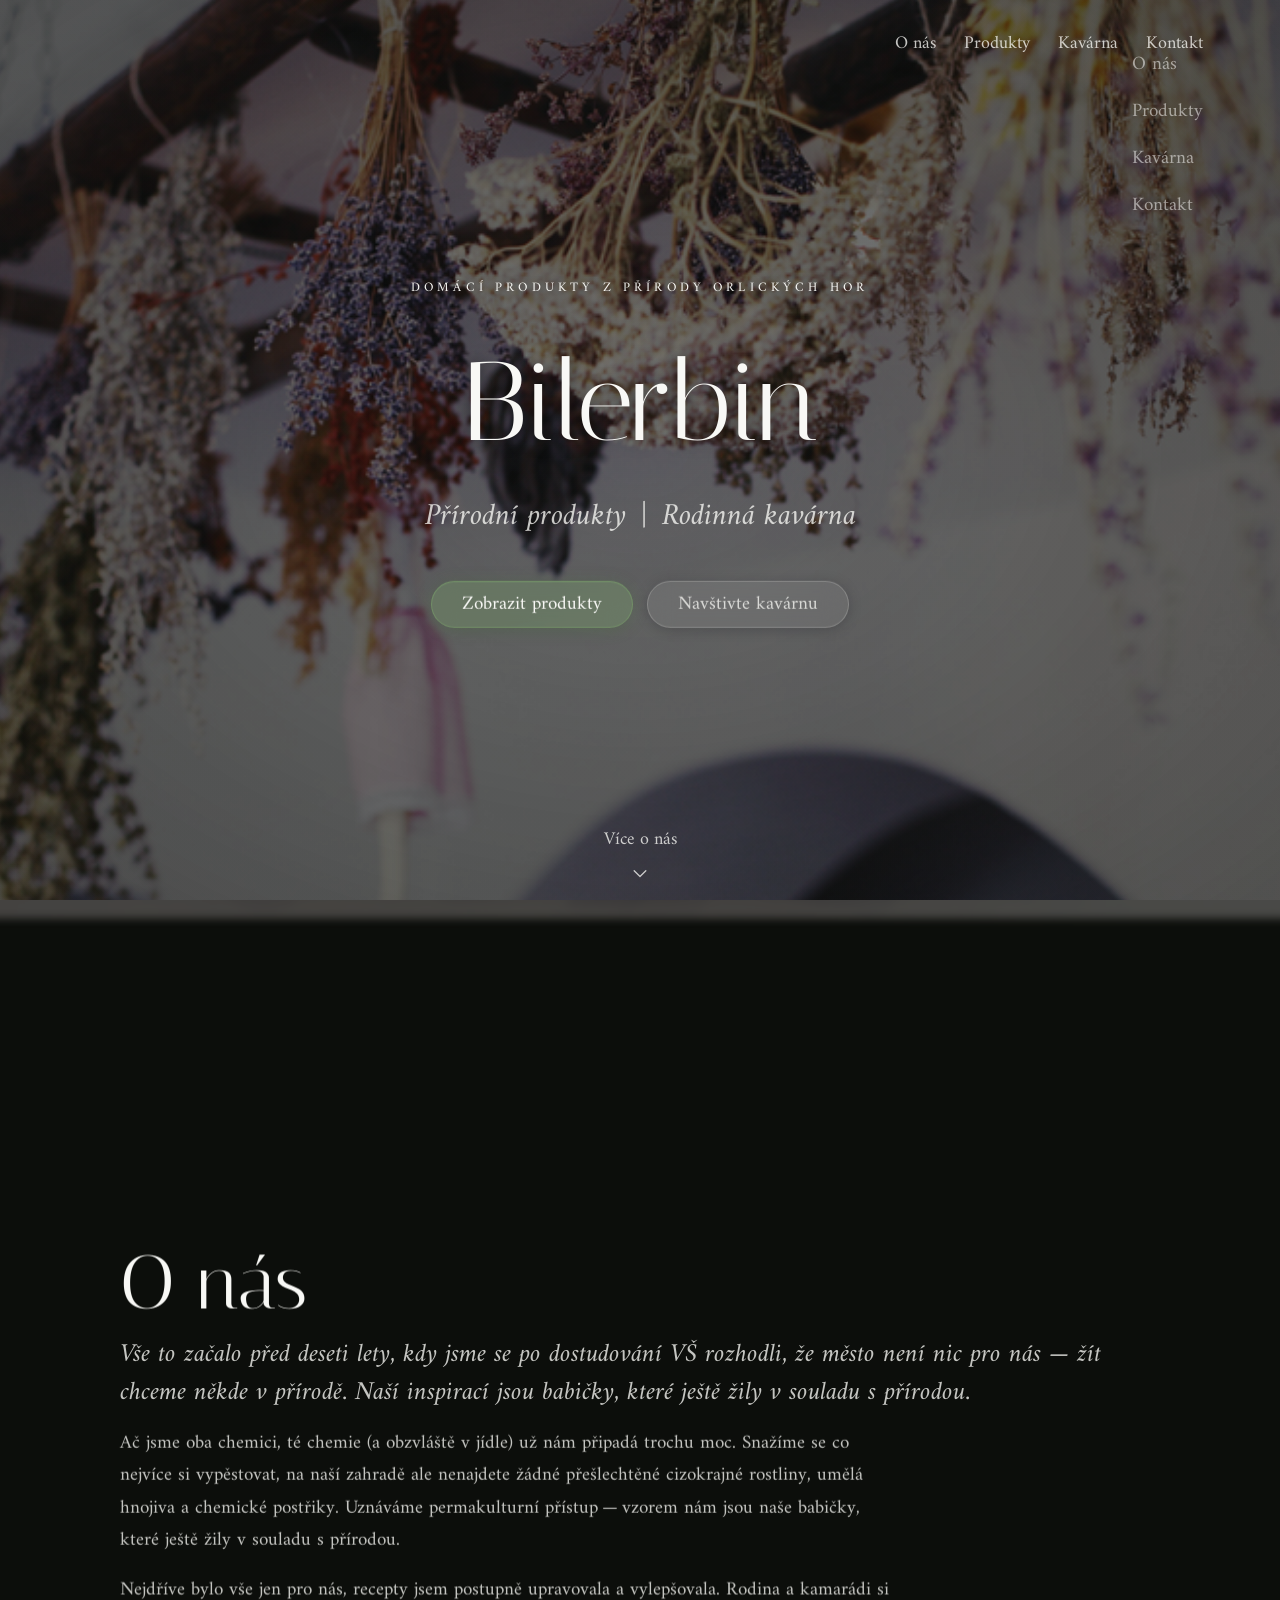
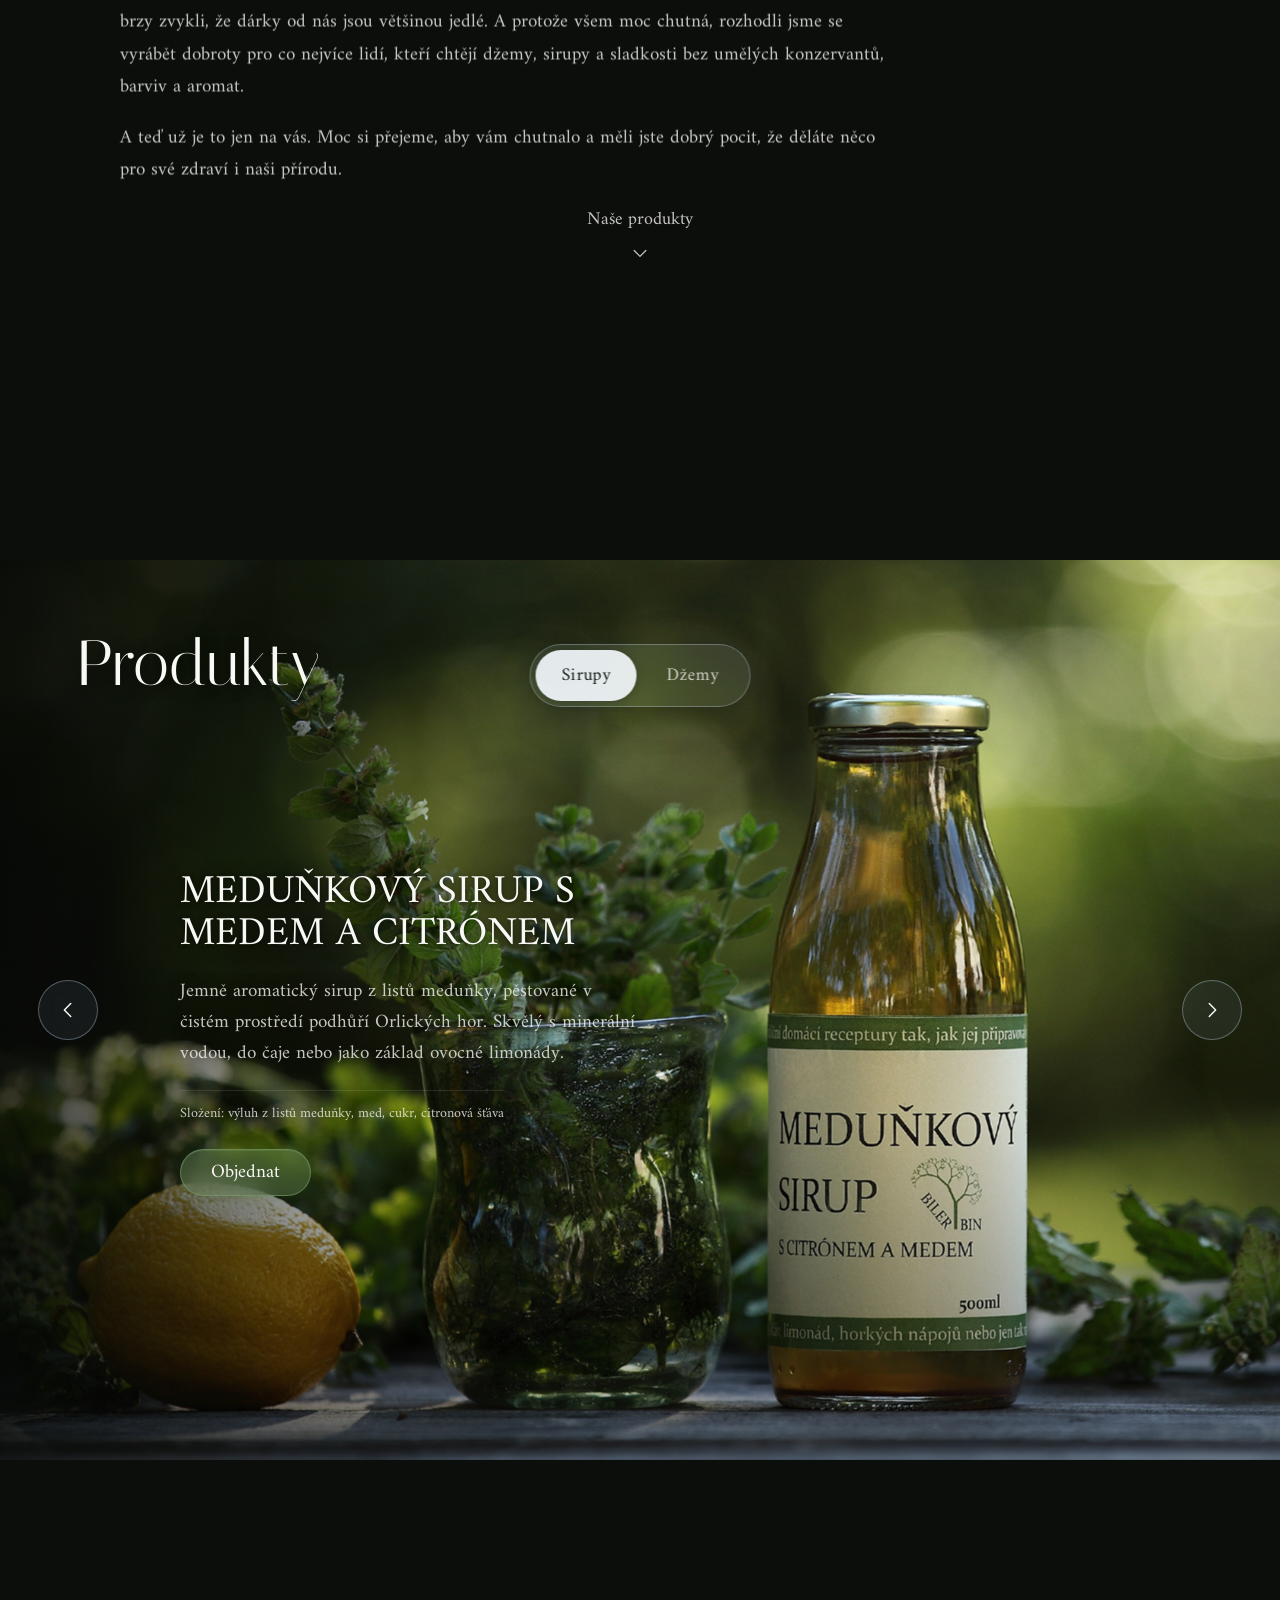
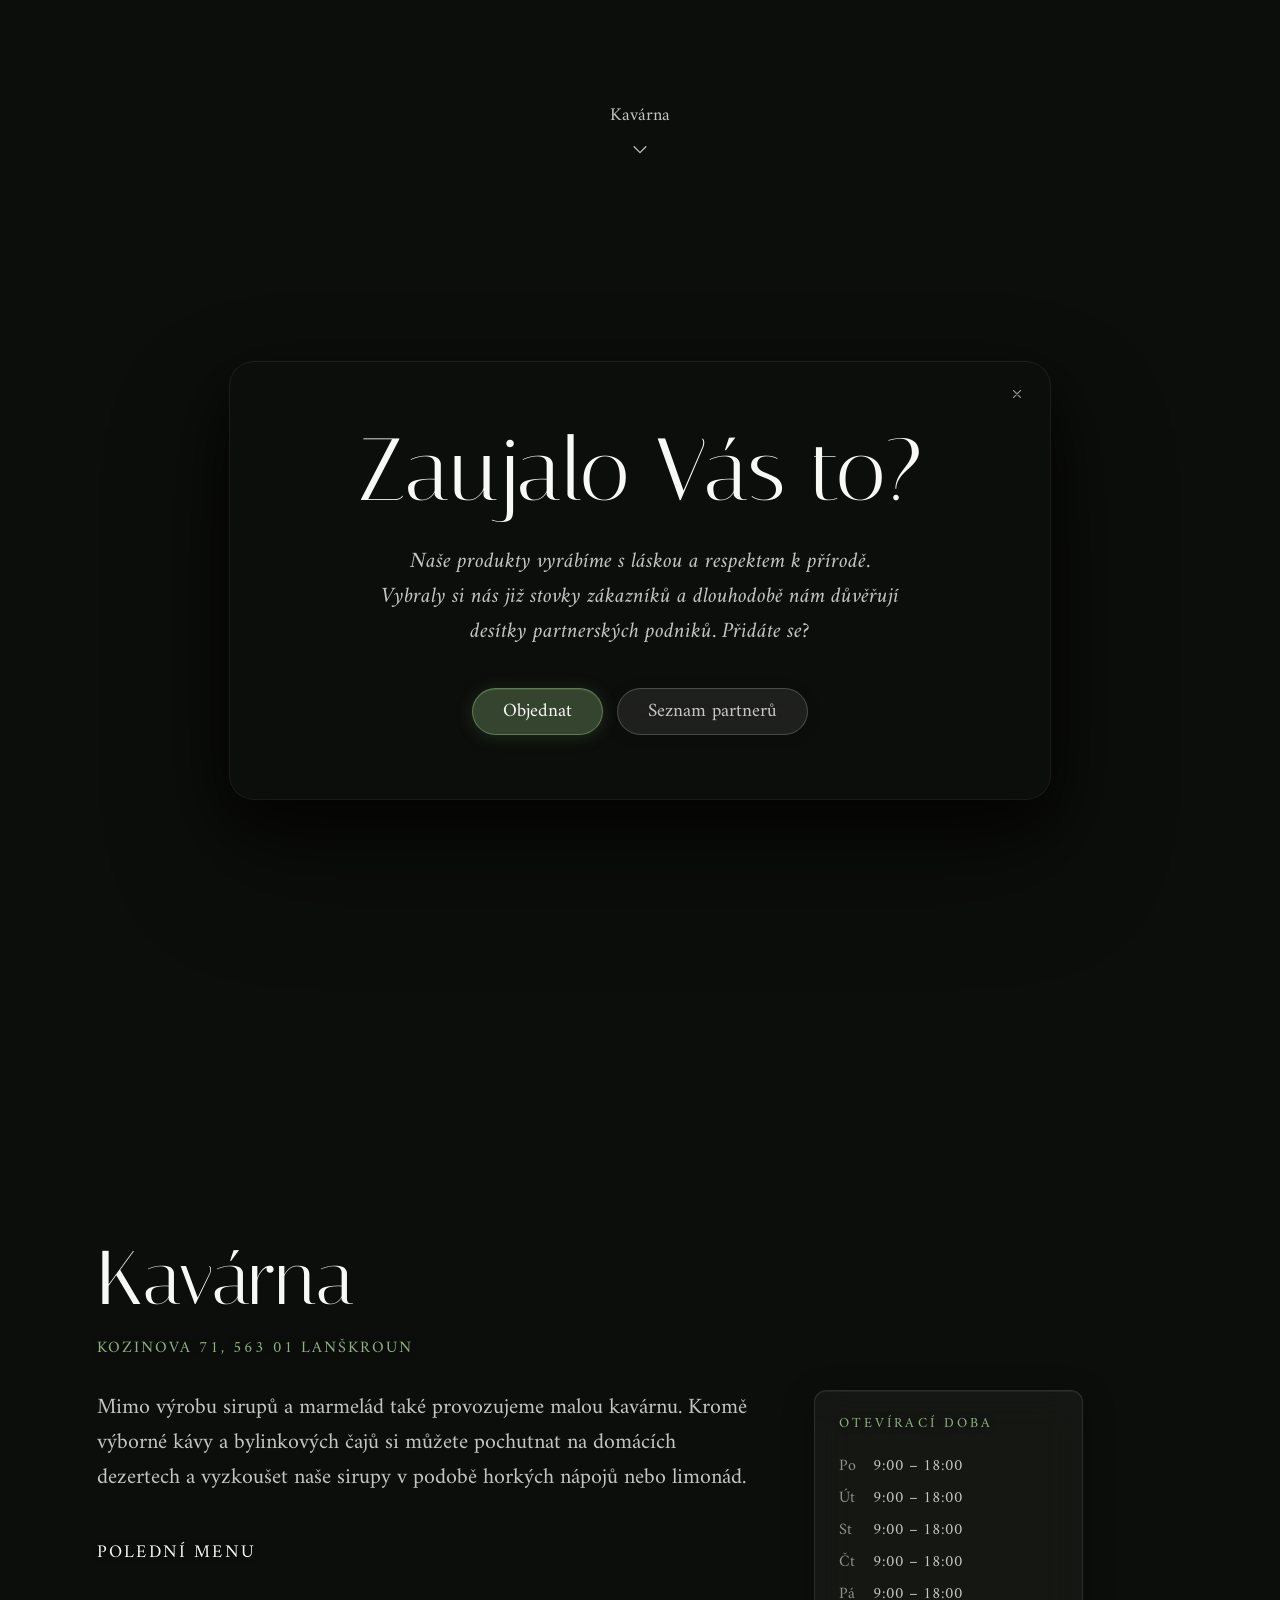
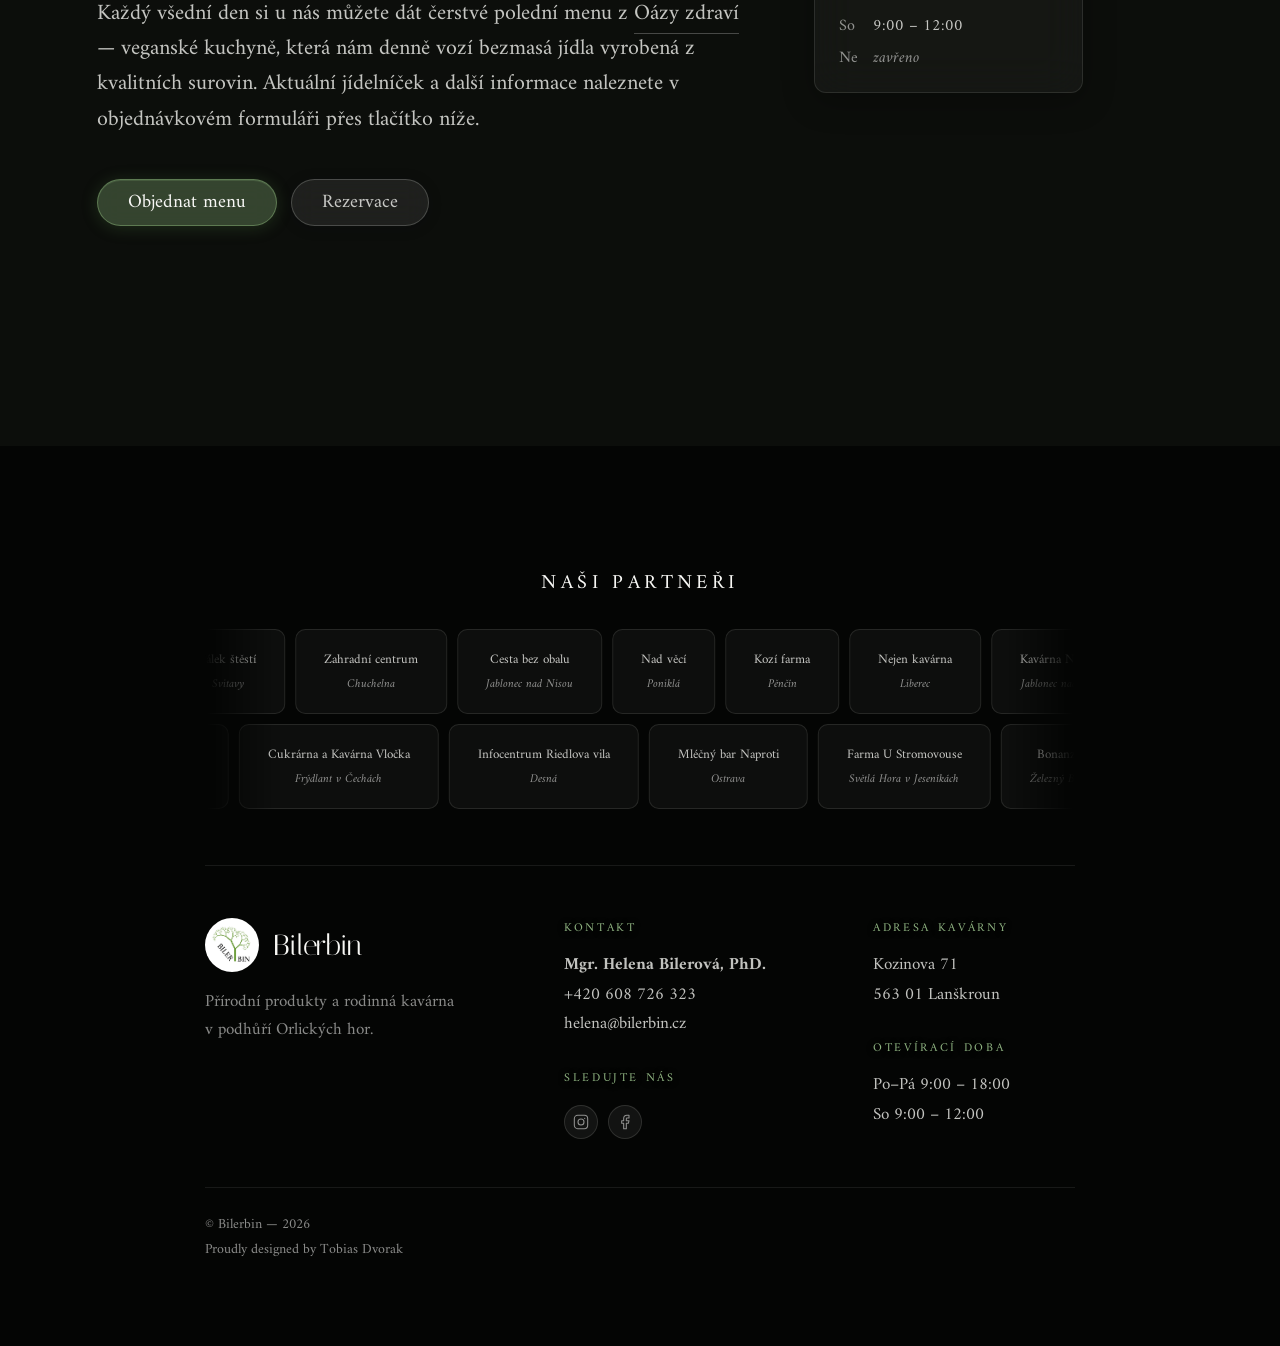
==== commit 8043e88e: "mobile layout fixes" ====
--- a/index.html
+++ b/index.html
@@ -3,20 +3,25 @@
 <head>
   <meta charset="UTF-8"/>
   <meta name="viewport" content="width=device-width, initial-scale=1"/>
-  <title>Bilerbin — Bylinkové sirupy, džemy &amp; kavárna | Lanškroun</title>
-  <meta name="description" content="Bilerbin vyrábí bylinkové sirupy a džemy z čistého prostředí Orlických hor. Navštivte naši kavárnu v Lanškrouně nebo si objednejte online."/>
+  <meta name="color-scheme" content="dark">
+  <meta name="theme-color" content="#1a1a1a">
+  <meta name="description" content="V naší kavárně si pochutnáte na zákuscích, které pro vás každý den sami pečeme. K nim nabízíme výběrovou kávu, bylinkové limonády či horké bylinkové nápoje."/>
   <meta name="keywords" content="bylinkové sirupy, domácí džemy, kavárna Lanškroun, přírodní produkty, Orlické hory, Bilerbin"/>
-  <meta name="author" content="Bilerbin — Helenka &amp; Martin"/>
+  <meta name="author" content="Bilerbin"/>
   <link rel="canonical" href="https://bilerbin.cz/"/>
-  <link rel="icon" type="image/png" href="assets/bilerbin-logo.png"/>
-  <link rel="apple-touch-icon" href="assets/bilerbin-logo.png"/>
+
+  <link rel="icon" type="image/x-icon"              href="assets/favicon/favicon.ico"/>
+  <link rel="icon" type="image/png" sizes="16x16"   href="assets/favicon/favicon-16x16.png"/>
+  <link rel="icon" type="image/png" sizes="32x32"   href="assets/favicon/favicon-32x32.png"/>
+  <link rel="apple-touch-icon"      sizes="180x180" href="assets/favicon/apple-touch-icon.png"/>
+  <link rel="manifest"                               href="assets/favicon/site.webmanifest"/>
 
   <!-- Open Graph -->
-  <meta property="og:type" content="website"/>
-  <meta property="og:url" content="https://bilerbin.cz/"/>
-  <meta property="og:title" content="Bilerbin — Bylinkové sirupy, džemy &amp; kavárna"/>
+  <meta property="og:type"        content="website"/>
+  <meta property="og:url"         content="https://bilerbin.cz/"/>
+  <meta property="og:title"       content="Bilerbin | Domácí sirupy, džemy a další produkty z přírody"/>
   <meta property="og:description" content="Přírodní produkty a rodinná kavárna z podhůří Orlických hor. Sirupy, džemy, polední menu."/>
-  <meta property="og:locale" content="cs_CZ"/>
+  <meta property="og:locale"      content="cs_CZ"/>
 
   <!-- Structured data -->
   <script type="application/ld+json">
@@ -24,7 +29,7 @@
     "@context": "https://schema.org",
     "@type": "LocalBusiness",
     "name": "Bilerbin",
-    "description": "Bylinkové sirupy, džemy a malá kavárna v podhůří Orlických hor.",
+    "description": "Domácí sirupy, džemy a další produkty z přírody.",
     "url": "https://bilerbin.cz",
     "telephone": "+420608726323",
     "email": "helena@bilerbin.cz",
@@ -35,1325 +40,1772 @@
       "addressLocality": "Lanškroun",
       "addressCountry": "CZ"
     },
-    "openingHours": ["Mo-Fr 09:00-18:00", "Sa 09:00-12:00"]
+    "openingHours": ["Mo 09:00-18:00","Tu 09:00-18:00","We 09:00-18:00","Th 09:00-18:00","Fr 09:00-18:00","Sa 09:00-12:00"]
   }
   </script>
 
   <link rel="preconnect" href="https://fonts.googleapis.com"/>
   <link rel="preconnect" href="https://fonts.gstatic.com" crossorigin/>
-  <link href="https://fonts.googleapis.com/css2?family=Amiri:ital,wght@0,400;0,700;1,400&family=Italiana&family=Inter:wght@400;500&display=swap" rel="stylesheet"/>
+  <link rel="stylesheet" href="https://fonts.googleapis.com/css2?family=Amiri:ital,wght@0,400;0,700;1,400&family=Italiana&display=swap"/>
+
+  <title>Bilerbin | Domácí sirupy, džemy a přírodní produkty z Orlických hor</title>
 
   <style>
-    /* ── Reset & base ───────────────────────────────────── */
+    /* ── Reset ───────────────────────────────────────────── */
     *, *::before, *::after { box-sizing: border-box; }
     html, body { margin: 0; padding: 0; }
-
+    html { scroll-behavior: smooth; scrollbar-width: none; }
+    html::-webkit-scrollbar { display: none; }
+    @media (hover: hover) { html, body, * { cursor: none !important; } }
+    a { color: inherit; text-decoration: none; }
+    button { font-family: inherit; }
+    img { display: block; max-width: 100%; }
+    button:focus-visible, a:focus-visible {
+      outline: 2px solid rgba(122,158,108,.5);
+      outline-offset: 3px;
+      border-radius: 2px;
+    }
+
+    /* ── Tokens ──────────────────────────────────────────── */
+    :root {
+      color-scheme: dark only;
+      --white:   rgb(248,248,245);
+      --white-2: rgba(248,248,245,.78);
+      --white-3: rgba(248,248,245,.55);
+      --green:   rgb(142,178,128);
+      --green-d: rgb(96,131,84);
+      --line:    rgba(248,248,245,.30);
+      --ink:     rgb(12,14,11);
+      --gutter:  clamp(28px, 6vw, 88px);
+    }
     body {
-      background: #fffbf2;
       font-family: 'Amiri', serif;
-      color: #000;
+      color: var(--white);
+      background: var(--ink);
       -webkit-font-smoothing: antialiased;
       -moz-osx-font-smoothing: grayscale;
       text-rendering: optimizeLegibility;
     }
-    ::-webkit-scrollbar { width: 10px; }
-    ::-webkit-scrollbar-track { background: #fffbf2; }
-    ::-webkit-scrollbar-thumb { background: rgba(79,46,27,.18); border-radius: 5px; }
-    ::-webkit-scrollbar-thumb:hover { background: rgba(79,46,27,.30); }
-    ::selection { background: rgba(199,182,137,.45); }
-    a { color: inherit; text-decoration: none; }
-    button { font-family: inherit; cursor: pointer; }
-    button:focus-visible, a:focus-visible {
-      outline: 2px solid rgba(79,46,27,.4);
-      outline-offset: 3px;
-      border-radius: 2px;
-    }
-    img { display: block; max-width: 100%; }
-
-    /* ── Brand tokens ──────────────────────────────────── */
-    :root {
-      --tan:          rgb(199,182,137);
-      --tan-light:    rgb(206,190,146);
-      --tan-warm:     rgb(231,215,198);
-      --cream:        rgb(255,248,231);
-      --cream-soft:   rgb(255,251,242);
-      --cream-warm:   rgb(252,233,188);
-      --ink:          rgb(0,0,0);
-      --ink2:         rgb(35,41,41);
-      --brown:        rgb(79,46,27);
-      --hairline:     rgba(79,46,27,.20);
-      --hairline-s:   rgba(79,46,27,.12);
-      --card-shadow:  0 2px 4px rgba(79,46,27,.10), 0 8px 24px -12px rgba(79,46,27,.18);
-    }
-
-    /* ── Header ────────────────────────────────────────── */
-    .site-header {
-      position: fixed; top: 0; left: 0; right: 0; z-index: 100;
-      height: 96px;
+    ::selection { background: rgba(122,158,108,.55); color: var(--white); }
+
+    /* ── Fixed video layer ───────────────────────────────── */
+    .kavarna__fixedbg {
+      position: fixed; inset: 0; z-index: 0;
+      background:
+        linear-gradient(rgba(6,8,6,.72), rgba(6,8,6,.72)),
+        url('assets/kavarna-cups.jpg') center / cover no-repeat;
+      filter: blur(4px);
+      transform: scale(1.04);
+    }
+    .bgvideo {
+      position: fixed; inset: 0; z-index: 0; overflow: hidden;
+    }
+    .bgvideo__media {
+      position: absolute; inset: 0;
+      width: 100%; height: 100%; object-fit: cover; display: block;
+    }
+    .bgvideo__scrim {
+      position: absolute; inset: 0;
+      background:
+        linear-gradient(rgba(8,10,8,.30), rgba(8,10,8,.30)),
+        radial-gradient(ellipse at center, rgba(8,10,8,.42) 0%, rgba(8,10,8,.66) 100%);
+    }
+
+    main { position: relative; }
+
+    /* ── Shared: scroll cue ──────────────────────────────── */
+    .scrollcue {
+      position: absolute;
+      bottom: 36px; left: 0; right: 0;
+      display: flex; flex-direction: column; align-items: center; gap: 8px;
+      color: var(--white-2);
+      font-family: 'Amiri', serif; font-size: 18px;
+      transition: color .2s ease;
+    }
+    .scrollcue:hover { color: var(--white); }
+    #aboutScrollcue {
+      position: relative; bottom: auto; left: auto; right: auto; transform: none;
+    }
+    #ctaScrollcue { opacity: 0; bottom: 72px; }
+    .scrollcue svg { animation: bob 2.4s ease-in-out infinite; }
+    @keyframes bob { 0%,100%{ transform: translateY(0); } 50%{ transform: translateY(5px); } }
+    @media (prefers-reduced-motion: reduce) { .scrollcue svg { animation: none; } }
+
+    .will { will-change: transform; }
+
+    /* ── Hero ────────────────────────────────────────────── */
+    .hero {
+      position: relative; z-index: 1;
+      min-height: 100vh;
+      display: flex; align-items: center; justify-content: center;
+      padding: 160px var(--gutter) 80px;
+      overflow: hidden;
+    }
+    .hero__bg {
+      position: absolute; left: 0; right: 0; top: -15%;
+      width: 100%; height: 130%; object-fit: cover; display: block;
+    }
+    .hero__scrim {
+      position: absolute; inset: 0;
+      background:
+        linear-gradient(rgba(8,10,8,.22), rgba(8,10,8,.22)),
+        radial-gradient(ellipse at center, rgba(8,10,8,.40) 0%, rgba(8,10,8,.58) 100%);
+    }
+    .hero__inner {
+      position: relative; text-align: center;
+      max-width: 720px; margin-top: -60px;
+      display: flex; flex-direction: column; align-items: center; gap: 28px;
+    }
+    .eyebrow {
+      font-family: 'Amiri', serif; font-size: 13px;
+      letter-spacing: .32em; text-transform: uppercase;
+      color: var(--white); text-shadow: 0 1px 16px rgba(4,6,4,.55); margin: 0;
+    }
+    .hero__title {
+      font-family: 'Italiana', serif; font-weight: 400; margin: 0;
+      font-size: clamp(64px, 9vw, 112px); line-height: 1; letter-spacing: .01em;
+      color: var(--white); text-shadow: 0 1px 16px rgba(4,6,4,.55);
+    }
+    .hero__subtitle {
+      font-family: 'Amiri', serif; font-style: italic; margin: 0;
+      font-size: clamp(22px, 2.4vw, 32px); line-height: 1.2;
+      color: var(--white-2);
+    }
+    .hero__actions {
+      display: flex; gap: 14px; margin-top: 16px;
+      flex-wrap: wrap; justify-content: center;
+    }
+    .btn {
+      font-family: 'Amiri', serif; font-size: 19px; line-height: 1;
+      padding: 13px 30px; border-radius: 999px; cursor: pointer;
+      backdrop-filter: blur(12px) saturate(130%);
+      -webkit-backdrop-filter: blur(12px) saturate(130%);
+      transition: background .25s, border-color .25s, box-shadow .25s, color .25s, transform .2s;
+    }
+    .btn--filled {
+      background: rgba(122,158,108,.38);
+      border: 1px solid rgba(122,158,108,.60);
+      color: var(--white);
+      box-shadow: 0 2px 16px rgba(72,112,60,.32), inset 0 1px 0 rgba(122,158,108,.24);
+    }
+    .btn--filled:hover {
+      background: rgba(122,158,108,.52);
+      border-color: rgba(122,158,108,.78);
+      box-shadow: 0 4px 22px rgba(72,112,60,.44), inset 0 1px 0 rgba(122,158,108,.30);
+      transform: translateY(-2px);
+    }
+    .btn--ghost {
+      background: rgba(248,248,245,.08);
+      border: 1px solid rgba(248,248,245,.20);
+      color: var(--white-2);
+      box-shadow: 0 2px 14px rgba(8,12,18,.20);
+    }
+    .btn--ghost:hover {
+      background: rgba(248,248,245,.14);
+      border-color: rgba(248,248,245,.36);
+      color: var(--white);
+      box-shadow: 0 4px 18px rgba(8,12,18,.28);
+      transform: translateY(-2px);
+    }
+
+    /* Minimal top bar */
+    .topbar {
+      position: absolute; top: 0; left: 0; right: 0; z-index: 2;
+      display: flex; align-items: center; justify-content: flex-end;
+      padding: 28px var(--gutter);
+    }
+    .topbar__nav {
+      display: flex; gap: 28px;
+      font-family: 'Amiri', serif; font-size: 18px; color: var(--white-2);
+    }
+    .topbar__nav a { transition: color .2s; }
+    .topbar__nav a:hover { color: var(--white); }
+    @media (max-width: 760px) { .topbar__nav { display: none; } }
+
+    /* ── Burger button ───────────────────────────────── */
+    .burger {
+      display: none;
+      flex-direction: column; justify-content: center; align-items: center; gap: 5px;
+      width: 44px; height: 44px;
+      background: none; border: none; padding: 0;
+      cursor: pointer;
+      position: fixed; top: 20px; right: var(--gutter); z-index: 1000;
+    }
+    .burger__line {
+      display: block; width: 24px; height: 2px;
+      background: var(--white); border-radius: 2px;
+      transition: transform .35s ease, opacity .25s ease;
+      transform-origin: center;
+    }
+    .burger.is-open .burger__line:nth-child(1) { transform: translateY(7px) rotate(45deg); }
+    .burger.is-open .burger__line:nth-child(2) { opacity: 0; transform: scaleX(0); }
+    .burger.is-open .burger__line:nth-child(3) { transform: translateY(-7px) rotate(-45deg); }
+    @media (max-width: 760px) { .burger { display: flex; } }
+
+    /* ── Mobile menu overlay ─────────────────────────── */
+    .mobile-menu {
+      position: fixed; inset: 0; z-index: 999;
+      display: flex; flex-direction: column; align-items: center; justify-content: center; gap: 36px;
+      background: rgba(10,12,10,.96);
+      backdrop-filter: blur(16px);
+      opacity: 0; pointer-events: none;
+      transition: opacity .35s ease;
+    }
+    .mobile-menu.is-open { opacity: 1; pointer-events: auto; }
+    .mobile-menu a {
+      font-family: 'Italiana', serif; font-weight: 400;
+      font-size: clamp(36px, 10vw, 56px); color: var(--white-2);
+      opacity: 0; transform: translateY(16px);
+      transition: opacity .4s ease, transform .4s ease, color .2s ease;
+    }
+    .mobile-menu.is-open a { opacity: 1; transform: translateY(0); }
+    .mobile-menu.is-open a:nth-child(1) { transition-delay: .05s; }
+    .mobile-menu.is-open a:nth-child(2) { transition-delay: .12s; }
+    .mobile-menu.is-open a:nth-child(3) { transition-delay: .19s; }
+    .mobile-menu.is-open a:nth-child(4) { transition-delay: .26s; }
+    .mobile-menu a:hover { color: var(--white); }
+
+    /* ── About ───────────────────────────────────────────── */
+    .about {
+      position: relative; z-index: 1;
+      min-height: 140vh;
+      display: flex; flex-direction: column; align-items: center; justify-content: center;
+      gap: 40px;
+      padding: 200px var(--gutter) 220px;
+    }
+    .about__inner {
+      position: relative; max-width: 1040px; width: 100%;
+      display: flex; flex-direction: column; gap: 28px;
+    }
+    .about__title {
+      font-family: 'Italiana', serif; font-weight: 400; margin: 0;
+      font-size: clamp(44px, 6vw, 76px); line-height: 1.02; color: var(--white);
+    }
+    .about__lead {
+      font-family: 'Amiri', serif; font-style: italic; margin: 0;
+      font-size: clamp(20px, 2.2vw, 26px); line-height: 1.45; color: var(--white-2);
+    }
+    @media (min-width: 900px) and (max-width: 1150px) {
+      .about__lead { max-width: 62ch; }
+    }
+    .about__p {
+      font-family: 'Amiri', serif; margin: 0;
+      font-size: clamp(17px, 1.5vw, 19px); line-height: 1.7;
+      color: var(--white-2); max-width: 78ch;
+    }
+
+    /* Fixed side nav */
+    .sidenav {
+      position: fixed; top: 48px; right: var(--gutter); z-index: 6;
+      display: flex; flex-direction: column; align-items: flex-start; gap: 14px;
+      font-family: 'Amiri', serif; font-size: 19px;
+      pointer-events: none;
+    }
+    .sidenav.is-visible { pointer-events: auto; }
+    .sidenav a {
+      position: relative; color: var(--white-3); padding-left: 22px;
+      opacity: 0; transform: translateX(-14px);
+      transition: opacity .55s ease, transform .55s ease, color .25s ease;
+    }
+    .sidenav a::before {
+      content: ''; position: absolute; left: 0; top: 50%;
+      width: 6px; height: 6px; margin-top: -3px; border-radius: 999px;
+      background: var(--green); opacity: 0; transform: scale(.4);
+      transition: opacity .25s ease, transform .25s ease;
+    }
+    .sidenav a:hover { color: var(--white); }
+    .sidenav a.active { color: var(--white); }
+    .sidenav a.active::before { opacity: 1; transform: scale(1); }
+    .sidenav.is-visible a { opacity: 1; transform: translateX(0); }
+    .sidenav.is-visible a:nth-child(1) { transition-delay: .06s; }
+    .sidenav.is-visible a:nth-child(2) { transition-delay: .16s; }
+    .sidenav.is-visible a:nth-child(3) { transition-delay: .26s; }
+    .sidenav.is-visible a:nth-child(4) { transition-delay: .36s; }
+    @media (max-width: 760px) { .sidenav { display: none; } }
+
+    /* ── Produkty carousel ───────────────────────────────── */
+    .products {
+      position: sticky; top: 0; z-index: 1;
+      min-height: 100vh; overflow: hidden;
+      background: rgb(6,8,6);
+      display: grid;
+      grid-template-rows: auto 1fr;
+      grid-template-columns: 1fr 1fr;
+      grid-template-areas:
+        "heading heading"
+        "col-left col-right";
+      padding: 72px var(--gutter) 88px;
+      will-change: transform;
+    }
+    .products__heading { grid-area: heading; }
+    .products__col {
+      grid-area: col-left;
+      display: flex; align-items: center;
+      padding-left: clamp(60px, 7vw, 100px);
+      justify-content: flex-end;
+    }
+    .products--align-right .products__col {
+      grid-area: col-right;
+      justify-content: flex-start;
+      padding-left: 0;
+      padding-right: clamp(60px, 7vw, 100px);
+    }
+    .products__bg { position: absolute; inset: 0; z-index: 0; background: rgb(6,8,6); }
+    .products__img {
+      position: absolute; inset: 0;
+      width: 100%; height: 100%; object-fit: cover; object-position: 80% center;
+      opacity: 0; transition: opacity .8s ease; will-change: opacity;
+    }
+    .products--anchor-left  .products__img { object-position: 30% center; }
+    .products--anchor-right .products__img { object-position: 70% center; }
+    .products__img.is-active { opacity: 1; }
+    .products__scrim {
+      position: absolute; inset: 0;
+      background:
+        linear-gradient(var(--scrim-dir, 90deg), rgba(6,8,6,.78) 0%, rgba(6,8,6,.46) 18%, rgba(6,8,6,.10) 40%, rgba(6,8,6,0) 56%),
+        linear-gradient(0deg, rgba(6,8,6,.34) 0%, rgba(6,8,6,0) 38%);
+      transition: background .5s ease;
+    }
+    .products__heading {
+      position: relative; z-index: 2; margin: 0;
+      font-family: 'Italiana', serif; font-weight: 400;
+      font-size: clamp(40px, 5vw, 68px); line-height: 1; color: var(--white);
+      text-shadow: 0 1px 16px rgba(4,6,4,.55);
+    }
+
+    /* Category selector pill */
+    .products__selector {
+      position: absolute; top: 84px; left: 50%; transform: translateX(-50%);
+      z-index: 3;
+      grid-area: selector;
+      display: inline-flex; gap: 4px; padding: 5px; border-radius: 999px;
+      background: rgba(174,206,232,.10); border: 1px solid rgba(202,222,242,.32);
+      backdrop-filter: blur(14px) saturate(120%);
+      -webkit-backdrop-filter: blur(14px) saturate(120%);
+      box-shadow: 0 10px 34px rgba(8,12,18,.34);
+    }
+    .seg {
+      appearance: none; border: none; cursor: pointer;
+      font-family: 'Amiri', serif; font-size: 18px; letter-spacing: .02em;
+      color: var(--white-2); background: transparent;
+      padding: 10px 26px; border-radius: 999px;
+      transition: color .25s ease, background .25s ease;
+    }
+    .seg:hover { color: var(--white); }
+    .seg.is-active {
+      color: rgb(22,30,28); background: rgba(244,248,252,.92);
+      box-shadow: 0 2px 10px rgba(8,12,18,.22);
+    }
+
+    /* Product copy block */
+    .products__content {
+      position: relative; z-index: 2;
+      max-width: 460px;
+      display: flex; flex-direction: column; align-items: flex-start; gap: 20px;
+      text-shadow: 0 1px 16px rgba(4,6,4,.55);
+    }
+    .products__eyebrow {
+      font-family: 'Amiri', serif; font-size: 13px;
+      letter-spacing: .28em; text-transform: uppercase; color: var(--green); margin: 0;
+    }
+    .products__title {
+      font-family: 'Amiri', serif; font-weight: 200; margin: 0;
+      font-size: clamp(30px, 4.4vw, 40px); line-height: 1.04; color: var(--white); text-transform: uppercase;
+      text-shadow: 0 2px 18px rgba(4,6,4,.65), 0 1px 4px rgba(4,6,4,.40);
+    }
+    .products__desc {
+      font-family: 'Amiri', serif; margin: 0;
+      font-size: clamp(17px, 1.5vw, 19px); line-height: 1.65; color: var(--white-2);
+    }
+    .products__slozeni {
+      font-family: 'Amiri', serif; margin: 0;
+      font-size: clamp(13px, 1.1vw, 19px); line-height: 1.55; color: var(--white-2);
+      border-top: 1px solid rgba(248,248,245,.10);
+      padding-top: 12px;
+    }
+    .products__content.is-swapping .products__eyebrow,
+    .products__content.is-swapping .products__title,
+    .products__content.is-swapping .products__desc,
+    .products__content.is-swapping .products__slozeni { opacity: 0; transform: translateY(10px); }
+    .products__eyebrow, .products__title, .products__desc, .products__slozeni {
+      transition: opacity .4s ease, transform .4s ease;
+    }
+    .products__cta {
+      margin-top: 4px; white-space: nowrap;
+      font-family: 'Amiri', serif; font-size: 19px; line-height: 1;
+      padding: 13px 30px; border-radius: 999px;
+      color: var(--white);
+      background: rgba(122,158,108,.38);
+      border: 1px solid rgba(122,158,108,.60);
+      box-shadow: 0 2px 16px rgba(72,112,60,.32), inset 0 1px 0 rgba(122,158,108,.24);
+      backdrop-filter: blur(12px) saturate(130%);
+      -webkit-backdrop-filter: blur(12px) saturate(130%);
+      transition: background .25s ease, border-color .25s ease, box-shadow .25s ease, transform .2s ease;
+    }
+    .products__cta:hover {
+      background: rgba(122,158,108,.52);
+      border-color: rgba(122,158,108,.78);
+      box-shadow: 0 4px 22px rgba(72,112,60,.44), inset 0 1px 0 rgba(122,158,108,.30);
+      transform: translateY(-2px);
+    }
+    .products__cta:active { transform: translateY(1px); }
+
+    /* Prev / next arrows */
+    .products__arrow {
+      position: absolute; top: 50%; transform: translateY(-50%); z-index: 3;
+      width: 60px; height: 60px;
+      display: flex; align-items: center; justify-content: center;
+      border-radius: 999px; color: var(--white);
+      background: rgba(174,206,232,.08); border: 1px solid rgba(202,222,242,.34);
+      backdrop-filter: blur(10px); -webkit-backdrop-filter: blur(10px);
+      transition: background .2s ease, border-color .2s ease;
+    }
+    @media (hover: hover) {
+      .products__arrow:hover { background: rgba(244,248,252,.22); border-color: rgba(244,248,252,.6); }
+    }
+    .products__arrow:active { background: rgba(244,248,252,.22); border-color: rgba(244,248,252,.6); transform: translateY(-50%) scale(.92); }
+    @media (max-width: 410px) {
+      .products__arrow:active { transform: scale(.92); }
+    }
+    .products__arrow--prev { left: clamp(16px, 3vw, 40px); }
+    .products__arrow--next { right: clamp(16px, 3vw, 40px); }
+
+    /* Dot indicators */
+    .products__dots {
+      position: fixed; bottom: 32px; left: 0; right: 0; z-index: 4;
+      display: flex; justify-content: center; gap: 9px;
+      opacity: 0; pointer-events: none;
+      transition: opacity .3s ease;
+    }
+    .products__dots.is-visible { opacity: 1; pointer-events: auto; }
+    .products__dots.is-covered { opacity: 0; pointer-events: none; }
+    .products__dots button {
+      width: 9px; height: 9px; padding: 0; border-radius: 999px; border: none;
+      background: rgba(248,248,245,.34); transition: background .2s ease, transform .2s ease;
+    }
+    .products__dots button.is-active { background: var(--green); transform: scale(1.18); }
+
+    @media (max-width: 760px) {
+      .products {
+        padding-top: 36px;
+        grid-template-rows: auto auto 1fr;
+        grid-template-areas:
+          "heading heading"
+          "selector selector"
+          "col-left col-right";
+      }
+      .products__heading { padding-top: 0; }
+      .products__selector {
+        position: relative; top: auto; left: auto; transform: none;
+        grid-area: selector;
+        align-self: start; justify-self: start;
+        margin-top: 12px;
+        padding: 4px;
+      }
+      .seg { font-size: 15px; padding: 7px 18px; }
+      .products__arrow { width: 48px; height: 48px; }
+      .products__content { max-width: 520px; }
+    }
+    @media (max-width: 700px) {
+      .products {
+        grid-template-columns: 1fr;
+        grid-template-areas:
+          "heading"
+          "selector"
+          "col-left";
+      }
+      .products__col,
+      .products--align-right .products__col {
+        grid-area: col-left;
+        width: 72vw; justify-self: center;
+        padding: 0; justify-content: flex-start;
+      }
+      .products__content { max-width: 100%; width: 100%; }
+      .products__title { width: 100%; }
+      .products__desc,
+      .products__slozeni { width: 50%; }
+      .products--anchor-right .products__desc,
+      .products--anchor-right .products__slozeni,
+      .products--anchor-right .products__cta { align-self: flex-start; }
+      .products--anchor-left .products__desc,
+      .products--anchor-left .products__slozeni,
+      .products--anchor-left .products__cta { align-self: flex-end; }
+    }
+    @media (max-width: 550px) {
+      .products__col,
+      .products--align-right .products__col { width: 65vw; }
+      .products--anchor-left .products__img { object-position: 7% center; }
+      .products, .products--anchor-left, .products--anchor-right { --scrim-dir: 90deg; }
+      .products__desc,
+      .products__slozeni { width: 100%; align-self: stretch; }
+      .products--anchor-right .products__desc,
+      .products--anchor-right .products__slozeni,
+      .products--anchor-left .products__desc,
+      .products--anchor-left .products__slozeni { align-self: stretch; }
+      .products__cta,
+      .products--anchor-left .products__cta,
+      .products--anchor-right .products__cta { align-self: flex-start; }
+    }
+    @media (max-width: 410px) {
+      .products__col,
+      .products--align-right .products__col { width: 100%; justify-self: stretch; margin-top: -8vh; }
+      .products__arrow {
+        position: fixed; top: auto; transform: none;
+        bottom: 32px; z-index: 1001;
+      }
+    }
+    @media (prefers-reduced-motion: reduce) {
+      .products__img { transition: none; }
+    }
+
+    /* ── Kavárna ─────────────────────────────────────────── */
+    .kavarna {
+      position: relative; z-index: 1;
+      min-height: 100vh;
+      margin-top: 10vh;
+      display: flex; flex-direction: column; align-items: flex-start; justify-content: center;
+      padding: 120px var(--gutter) 180px;
+      gap: 28px;
+    }
+    @media (min-width: 761px) {
+      .kavarna { padding-right: calc(var(--gutter) + 140px); }
+      .kavarna__inner { margin-left: 20px; }
+    }
+    @media (min-width: 1370px) {
+      .kavarna__inner { margin-left: 50px; }
+    }
+    .kavarna__inner {
+      position: relative; max-width: 1040px; width: 100%;
+      display: flex; flex-direction: column; gap: 28px;
+    }
+    .kavarna__header {
+      display: flex; flex-direction: column; gap: 16px;
+    }
+    .kavarna__body {
+      display: grid; grid-template-columns: 1fr auto;
+      gap: 0 60px;
+      align-items: start;
+    }
+    .kavarna__text {
+      display: flex; flex-direction: column; gap: 28px;
+    }
+    .kavarna__actions {
+      display: flex; gap: 14px; flex-wrap: wrap; margin-top: 14px; margin-bottom: 40px;
+    }
+    .kavarna__eyebrow { display: none; }
+    .products__eyebrow { display: none; }
+    .kavarna__title {
+      font-family: 'Italiana', serif; font-weight: 400; margin: 0;
+      font-size: clamp(44px, 6vw, 76px); line-height: 1.02; color: var(--white);
+    }
+    .kavarna__sub {
+      font-family: 'Amiri', serif; font-style: normal; margin: 0;
+      font-size: clamp(18px, 1.8vw, 22px); line-height: 1.6;
+      color: var(--white-2); max-width: 56ch;
+    }
+    .kavarna__card--hours {
+      align-items: stretch; flex-direction: column;
+      background: rgba(8,10,8,.52);
+      backdrop-filter: blur(20px) saturate(130%);
+      -webkit-backdrop-filter: blur(20px) saturate(130%);
+      border-color: rgba(248,248,245,.14);
+      box-shadow: 0 8px 32px rgba(0,0,0,.28), inset 0 1px 0 rgba(248,248,245,.06);
+    }
+    .kavarna__card {
+      background: rgba(248,248,245,.04);
+      border: 1px solid rgba(248,248,245,.10);
+      border-radius: 12px; min-height: 240px;
+      display: flex; align-items: flex-end; padding: 20px 24px;
+    }
+    .hours-card {
+      display: flex; flex-direction: column; gap: 16px; width: 100%;
+    }
+    .hours-card__title {
+      font-family: 'Amiri', serif; font-size: 14px;
+      letter-spacing: .22em; text-transform: uppercase;
+      color: var(--green); margin: 0;
+      text-shadow: 0 1px 6px rgba(0,0,0,.55);
+    }
+    .hours-card__table {
+      display: grid; grid-template-columns: 2.2ch 1fr;
+      gap: 4px 14px; margin: 0; padding: 0;
+    }
+    .hours-card__table dt {
+      font-family: 'Amiri', serif; font-size: 16px;
+      color: var(--white-3); white-space: nowrap;
+    }
+    .hours-card__table dd {
+      font-family: 'Amiri', serif; font-size: 16px;
+      color: var(--white-2); margin: 0;
+    }
+    .hours-card__table dd.closed {
+      color: var(--white-3); font-style: italic;
+    }
+    .kavarna__location-title {
+      font-family: 'Amiri', serif; font-weight: 400; margin: 0;
+      font-size: 16px; letter-spacing: .12em; text-transform: uppercase;
+      color: var(--green);
+      text-shadow: 0 1px 6px rgba(0,0,0,.55);
+    }
+    h3.kavarna__location-title {
+      color: var(--white); margin-top: 14px; font-size: 18px;
+    }
+    .kavarna .kavarna__card--hours { min-height: auto; width: clamp(220px, 21vw, 290px); }
+
+    @media (max-width: 760px) {
+      .kavarna { max-width: 100%; }
+      .kavarna__body { grid-template-columns: 1fr; }
+      .kavarna .kavarna__card--hours { width: 100%; }
+    }
+
+    /* ── Footer ──────────────────────────────────────────── */
+    .footer {
+      position: relative; z-index: 1;
+      background: rgb(4,5,4);
+      padding: 72px clamp(60px, 16vw, 240px) 36px;
+      min-height: 100vh;
+      display: flex; flex-direction: column;
+    }
+
+    /* Partners carousel row */
+    .footer__partners {
+      padding-bottom: 56px;
+      margin-bottom: 52px;
+      border-bottom: 1px solid rgba(248,248,245,.08);
+    }
+    .footer__partners-head {
+      display: block; font-family: 'Amiri', serif; font-size: 20px;
+      letter-spacing: .22em; text-transform: uppercase;
+      color: var(--white); text-align: center; margin-top: 48px; margin-bottom: 28px;
+    }
+    .footer__carousel-rows {
+      max-width: 900px; margin-inline: auto;
+      display: flex; flex-direction: column; gap: 10px;
+    }
+    .footer__carousel-row {
+      overflow: hidden; cursor: grab;
+      mask-image: linear-gradient(to right, transparent, black 8%, black 92%, transparent);
+      -webkit-mask-image: linear-gradient(to right, transparent, black 8%, black 92%, transparent);
+    }
+    .footer__carousel-row:active { cursor: grabbing; }
+    .footer__carousel-track {
+      display: flex; gap: 10px;
+      width: max-content; will-change: transform;
+      user-select: none; -webkit-user-select: none;
+    }
+    .footer__partner-card {
+      flex: 0 0 auto;
+      min-height: 80px;
+      background: rgba(248,248,245,.04);
+      border: 1px solid rgba(248,248,245,.10);
+      border-radius: 10px;
+      display: flex; flex-direction: column; align-items: center; justify-content: center;
+      gap: 3px; padding: 18px 28px;
+    }
+    a.footer__partner-card {
+      transition: background .2s, border-color .2s;
+    }
+    a.footer__partner-card:hover {
+      background: rgba(248,248,245,.09);
+      border-color: rgba(248,248,245,.22);
+    }
+    .footer__partner-name {
+      font-family: 'Amiri', serif; font-size: 13px;
+      color: var(--white-2); text-align: center; margin: 0;
+      white-space: nowrap;
+    }
+    .footer__partner-town {
+      font-family: 'Amiri', serif; font-size: 12px; font-style: italic;
+      color: var(--white-3); text-align: center; margin: 0;
+      white-space: nowrap;
+    }
+
+    .footer__grid > div:last-child { margin-right: 65px; }
+
+    .footer__grid {
+      display: flex; justify-content: space-between; gap: 36px;
+      padding-bottom: 48px;
+      border-bottom: 1px solid rgba(248,248,245,.08);
+    }
+    .footer__brand {
+      display: flex; align-items: center; gap: 14px; margin-bottom: 16px;
+    }
+    .footer__logo {
+      width: 54px; height: 54px; border-radius: 999px; object-fit: cover;
+    }
+    .footer__brand-name {
+      font-family: 'Italiana', serif; font-size: 29px; color: var(--white);
+    }
+    .footer__tagline {
+      font-family: 'Amiri', serif; font-size: 17px;
+      line-height: 1.65; color: var(--white-3); margin: 0; max-width: 28ch;
+    }
+    .footer__head {
+      display: block; font-family: 'Amiri', serif; font-size: 12px;
+      letter-spacing: .22em; text-transform: uppercase;
+      color: var(--green); margin-bottom: 12px;
+      text-shadow: 0 1px 6px rgba(0,0,0,.55);
+    }
+    .footer__head + .footer__head,
+    .footer__body + .footer__head { margin-top: 28px; }
+    .footer__body {
+      font-family: 'Amiri', serif; font-size: 17px;
+      line-height: 1.75; color: var(--white-2);
+    }
+    .footer__body a { transition: color .2s; }
+    .footer__body a:hover { color: var(--white); }
+    .footer__social {
+      display: flex; gap: 10px; margin-top: 16px;
+    }
+    .footer__social-btn {
+      width: 34px; height: 34px;
+      display: flex; align-items: center; justify-content: center;
+      border-radius: 999px;
+      background: rgba(248,248,245,.06); border: 1px solid rgba(248,248,245,.12);
+      color: var(--white-3);
+      transition: background .2s, border-color .2s, color .2s;
+    }
+    .footer__social-btn:hover {
+      background: rgba(248,248,245,.12); border-color: rgba(248,248,245,.24);
+      color: var(--white);
+    }
+    .footer__bottom {
+      padding-top: 24px;
+      font-family: 'Amiri', serif; font-size: 14px; color: var(--white-3);
+    }
+    @media (max-width: 900px) {
+      .footer__grid { flex-wrap: wrap; margin-left: 0; }
+    }
+    @media (max-width: 560px) {
+      .footer__grid { flex-direction: column; gap: 28px; }
+    }
+    @media (max-width: 640px) {
+      .footer { padding-left: var(--gutter); padding-right: var(--gutter); }
+    }
+
+    /* ── CTA slide-over section ──────────────────────────── */
+    .cta-section {
+      position: relative; z-index: 5;
+      min-height: 100vh;
+      margin-top: 30vh;
       background: transparent;
-      border-bottom: 1px solid transparent;
-      --bg-trans: .35s;
-      transition: height .35s ease, background var(--bg-trans) ease, backdrop-filter .35s ease, border-color var(--bg-trans) ease;
-    }
-    .site-header.scrolled {
-      height: 64px;
-      background: rgba(255,248,231,.88);
-      border-bottom-color: var(--hairline);
-      backdrop-filter: saturate(140%) blur(14px);
-      -webkit-backdrop-filter: saturate(140%) blur(14px);
-    }
-    .header-inner {
-      position: relative;
-      max-width: 1440px; height: 100%; margin: 0 auto;
-      padding: 0 56px;
-    }
-
-    /* Logo anchor — transform-only positioning (no left/top animation)
-       so Safari never desyncs the compositor and layout passes.
-       JS sets --logo-x to the pixel center offset at load + resize. */
-    .header-logo {
-      position: absolute;
-      left: 0; top: 0;
-      transform: translateX(var(--logo-x, 0px)) translateY(22px);
-      display: flex; align-items: center; gap: 12px;
-      transition: transform .45s cubic-bezier(.5,.05,.2,1);
+      display: flex; align-items: center; justify-content: center;
+      padding: 60px var(--gutter);
+      pointer-events: none;
+    }
+    .cta-section__inner {
+      position: relative; z-index: 1001;
+      max-width: min(820px, 86vw); width: 100%;
       will-change: transform;
-    }
-    .site-header.scrolled .header-logo {
-      transform: translateX(56px) translateY(16px);
-    }
-    .logo-ring {
-      width: 105px; height: 105px;
-      border-radius: 50%;
-      background: #fff;
-      border: 3px solid var(--tan);
-      overflow: hidden;
-      display: flex; align-items: center; justify-content: center;
-      flex-shrink: 0;
-      transition: width .45s cubic-bezier(.5,.05,.2,1), height .45s cubic-bezier(.5,.05,.2,1), border-width .45s;
-    }
-    .site-header.scrolled .logo-ring {
+      pointer-events: auto;
+      text-align: center;
+      display: flex; flex-direction: column; align-items: center; gap: 30px;
+      background: var(--ink);
+      border-radius: 24px;
+      padding: 64px 56px;
+      box-shadow:
+        0 0 0 1px rgba(248,248,245,.08),
+        0 24px 64px rgba(0,0,0,.7),
+        0 60px 120px rgba(0,0,0,.35);
+    }
+    .cta-section__close {
+      position: absolute; top: 20px; right: 22px;
+      background: none; border: none; padding: 4px;
+      color: var(--white-3);
+      transition: color .2s, transform .2s;
+    }
+    .cta-section__close:hover {
+      color: var(--white);
+      transform: scale(1.15);
+    }
+    .cta-section__title {
+      font-family: 'Italiana', serif; font-weight: 400; margin: 0;
+      font-size: clamp(48px, 7vw, 88px); line-height: 1;
+      color: var(--white);
+    }
+    @media (max-width: 640px) { .cta-section__title { font-size: 40px; } }
+    @media (max-width: 410px) { .cta-section__title { font-size: 32px; } .cta-section__inner { padding: 56px 50px; } }
+    .cta-section__text {
+      font-family: 'Amiri', serif; font-style: italic; margin: 0;
+      font-size: clamp(18px, 1.8vw, 22px); line-height: 1.6;
+      color: var(--white-2); max-width: 44ch;
+    }
+    .cta-section__actions {
+      display: flex; gap: 14px; margin-top: 8px;
+      flex-wrap: wrap; justify-content: center;
+    }
+
+    /* ── Custom cursor ───────────────────────────────────── */
+    @media (hover: none) { .cursor { display: none !important; } }
+    .cursor {
+      position: fixed; z-index: 9999; top: 0; left: 0;
       width: 72px; height: 72px;
-      border-width: 2px;
-    }
-    .logo-ring img { width: 100%; height: 100%; object-fit: cover; }
-
-    /* Desktop nav */
-    .nav-left, .nav-right {
-      position: absolute; top: 0; height: 100%;
-      display: flex; align-items: center; gap: 28px;
-    }
-    .nav-left  { left: 56px; }
-    .nav-right { right: 56px; transition: opacity .3s ease; }
-
-    /* nav-left replaced by dropdown — hide always */
-    .nav-left { display: none !important; }
-
-    /* nav-right only visible when scrolled */
-    .site-header:not(.scrolled) .nav-right { opacity: 0; pointer-events: none; }
-    .site-header.scrolled .nav-left {
-      opacity: 0; transform: translateX(-12px); pointer-events: none;
-    }
-
-    /* ── Dropdown trigger ──────────────────────────────── */
-    .nav-menu-btn {
-      position: absolute; right: 56px; top: 50%; transform: translateY(-50%);
-      display: flex; align-items: center; gap: 7px;
-      font-family: 'Amiri', serif; font-size: 17px; color: var(--ink);
-      background: transparent; border: 0;
-      padding: 8px 18px; border-radius: 999px;
-      cursor: pointer; transition: background .2s;
-    }
-    .nav-menu-btn:hover { background: rgba(79,46,27,.06); }
-    .nav-menu-btn svg { transition: transform .25s cubic-bezier(.2,.7,.3,1); }
-    .nav-menu-btn[aria-expanded="true"] svg { transform: rotate(180deg); }
-    .site-header.scrolled .nav-menu-btn { display: none; }
-
-    /* ── Dropdown panel ────────────────────────────────── */
-    .nav-dropdown {
-      position: absolute; top: calc(100% + 10px); right: 56px;
-      background: var(--cream); border: 1px solid var(--hairline);
-      border-radius: 10px; overflow: hidden; min-width: 210px;
-      box-shadow: 0 8px 32px -8px rgba(79,46,27,.22), 0 2px 8px -2px rgba(79,46,27,.10);
+      border-radius: 50%; pointer-events: none;
+      background: radial-gradient(circle at center,
+        rgba(255,252,235,.90) 0%,
+        rgba(250,244,210,.44) 28%,
+        rgba(240,232,190,.12) 58%,
+        transparent 76%
+      );
+      filter: blur(3px);
+      mix-blend-mode: screen;
+      opacity: 0;
+      transition: opacity .25s ease;
+      will-change: transform;
+    }
+
+    /* ── Back-to-zaujalo link ────────────────────────────── */
+    .back-to-zaujalo {
+      position: fixed; top: 24px; left: var(--gutter); z-index: 500;
+      display: flex; align-items: center; gap: 8px;
+      font-family: 'Amiri', serif; font-size: 18px;
+      color: var(--white-2);
       opacity: 0; pointer-events: none;
-      transform: translateY(-8px);
-      transition: opacity .22s ease, transform .22s ease;
-      z-index: 200;
-    }
-    .nav-dropdown.open { opacity: 1; pointer-events: auto; transform: translateY(0); }
-    .dropdown-link {
-      display: block; font-family: 'Amiri', serif; font-size: 18px; color: var(--ink);
-      padding: 15px 24px; border-bottom: 1px solid var(--hairline-s);
-      transition: background .15s;
-    }
-    .dropdown-link:last-child { border-bottom: none; }
-    .dropdown-link:hover { background: rgba(79,46,27,.05); }
-
-    .nav-link {
-      font-family: 'Amiri', serif; font-size: 17px;
-      color: var(--ink); text-decoration: none;
-      line-height: 1; position: relative;
-      padding: 6px 2px; display: inline-block;
-      white-space: nowrap;
-    }
-    .nav-link::after {
-      content: ''; position: absolute;
-      left: 0; right: 0; bottom: 0; height: 1px;
-      background: var(--brown);
-      transform: scaleX(0); transform-origin: center;
-      transition: transform .35s cubic-bezier(.2,.7,.3,1);
-    }
-    .nav-link:hover::after,
-    .nav-link.active::after { transform: scaleX(1); }
-
-    /* Mobile toggle */
-    .mobile-toggle {
-      display: none;
-      position: absolute; right: 20px; top: 50%; transform: translateY(-50%);
-      width: 36px; height: 36px; padding: 0;
-      background: transparent; border: none;
-      align-items: center; justify-content: center;
-    }
-    .mobile-toggle svg { display: block; }
-    /* Hamburger → cross animation */
-    .mobile-toggle svg line {
-      transition: transform .35s cubic-bezier(.4,0,.2,1), opacity .25s ease;
-      transform-box: fill-box;   /* pivot = each line's own bounding-box centre */
-      transform-origin: center;
-    }
-    .mobile-toggle[aria-expanded="true"] svg line:nth-child(1) {
-      transform: translateY(6px) rotate(45deg);
-    }
-    .mobile-toggle[aria-expanded="true"] svg line:nth-child(2) {
-      opacity: 0;
-    }
-    .mobile-toggle[aria-expanded="true"] svg line:nth-child(3) {
-      transform: translateY(-6px) rotate(-45deg);
-    }
-
-    /* Header gains background when mobile drawer is open on landing screen */
-    .site-header:not(.scrolled).mobile-open {
-      background: var(--cream);
-      border-bottom-color: var(--hairline);
-    }
-
-    /* Mobile drawer */
-    .mobile-drawer {
-      display: none;
-      background: var(--cream);
-      border-top: 1px solid var(--hairline);
-      border-bottom: 1px solid var(--hairline);
-      padding: 12px 24px 20px;
-      flex-direction: column; gap: 4px;
-    }
-    .mobile-drawer.open { display: flex; }
-    .mobile-drawer a {
-      font-family: 'Amiri', serif; font-size: 22px; color: var(--ink);
-      padding: 14px 0;
-      border-bottom: 1px solid var(--hairline-s);
-    }
-    .mobile-drawer a:last-child { border-bottom: none; }
-
-    /* ── Buttons ───────────────────────────────────────── */
-    .btn {
-      font-family: 'Amiri', serif; font-size: 20px; line-height: 1;
-      padding: 12px 24px;
-      border-radius: 12px; border: 1px solid var(--brown);
-      background: transparent; color: var(--ink);
-      transition: background .2s, color .2s;
-    }
-    .btn:hover { background: var(--brown); color: var(--cream); }
-    .btn-filled { background: var(--brown); color: var(--cream); }
-    .btn-filled:hover { background: var(--ink); }
-    .btn-lg { font-size: 22px; padding: 16px 32px; }
-    .btn-sm { font-size: 16px; padding: 8px 18px; }
-    .btn-ghost-cream {
-      color: var(--cream); border-color: var(--cream);
-    }
-    .btn-ghost-cream:hover { background: var(--cream); color: var(--brown); }
-
-    /* ── Sections shared ───────────────────────────────── */
-    .section-inner { max-width: 1240px; margin: 0 auto; }
-
-    .section-eyebrow {
-      font-family: 'Amiri', serif; font-size: 12px;
-      letter-spacing: .32em; text-transform: uppercase;
-      color: var(--brown); display: block; margin-bottom: 14px;
-    }
-    .section-title {
-      font-family: 'Italiana', serif; font-weight: 400; margin: 0;
-      font-size: clamp(40px, 5.5vw, 64px); line-height: 1;
-      color: var(--ink);
-    }
-    .section-heading { margin-bottom: 56px; }
-
-    .para {
-      font-family: 'Amiri', serif; font-size: 18px; line-height: 1.65;
-      color: var(--ink); margin: 0;
-    }
-
-    /* Image placeholder */
-    .img-slot {
-      position: relative; width: 100%;
-      background: repeating-linear-gradient(45deg, rgba(79,46,27,.05) 0 8px, rgba(79,46,27,.02) 8px 16px);
-      border: 1px solid var(--hairline-s); border-radius: 6px;
-      display: flex; align-items: center; justify-content: center;
-    }
-    .img-slot span {
-      font-family: ui-monospace, SFMono-Regular, Menlo, monospace;
-      font-size: 11px; color: rgba(79,46,27,.55);
-      text-transform: uppercase; letter-spacing: .12em;
-    }
-
-    /* ── Hero ──────────────────────────────────────────── */
-    #hero {
-      position: relative; min-height: 100vh;
-      background: radial-gradient(ellipse at center, #fffbf2 0%, #f8e7c0 60%);
-      display: flex; align-items: center; justify-content: center;
-      padding: 140px 24px 140px;
-      overflow: hidden;
-    }
-    .hero-tree {
-      position: absolute; left: 50%; bottom: 0;
-      transform: translateX(-50%);
-      height: 100vh; width: auto;
-      pointer-events: none;
-      opacity: .08; mix-blend-mode: multiply;
-    }
-    .hero-tree img { height: 100%; width: auto; max-width: none; }
-    .hero-content {
-      position: relative; text-align: center; max-width: 720px;
-      display: flex; flex-direction: column; align-items: center; gap: 28px;
-    }
-    .hero-est {
-      font-family: 'Amiri', serif; font-size: 13px;
-      letter-spacing: .32em; text-transform: uppercase; color: var(--brown);
-    }
-    .hero-title {
-      font-family: 'Italiana', serif; font-weight: 400; margin: 0; line-height: 1;
-      font-size: clamp(64px, 9vw, 112px);
-      color: var(--ink); letter-spacing: .01em;
-    }
-    .hero-sub {
-      font-family: 'Amiri', serif; font-style: italic;
-      font-size: clamp(22px, 2.4vw, 32px);
-      margin: 0; color: var(--ink); line-height: 1.2;
-    }
-    .hero-cta { display: flex; gap: 14px; margin-top: 16px; flex-wrap: wrap; justify-content: center; }
-    .scroll-cue {
-      position: absolute; bottom: 36px; left: 0; right: 0;
-      display: flex; flex-direction: column; align-items: center; gap: 3px;
-      color: var(--ink); font-family: 'Amiri', serif; font-size: 18px;
-    }
-    .scroll-cue span { position: relative; padding-bottom: 2px; }
-    .scroll-cue span::after {
-      content: ''; position: absolute;
-      left: 0; right: 0; bottom: 0; height: 1px;
-      background: var(--brown);
-      transform: scaleX(0); transform-origin: center;
-      transition: transform .35s cubic-bezier(.2,.7,.3,1);
-    }
-    .scroll-cue:hover span::after { transform: scaleX(1); }
-
-    /* ── O nás ─────────────────────────────────────────── */
-    #o-nas { background: var(--cream-soft); padding: 120px 24px; }
-    .onas-grid {
-      display: grid;
-      grid-template-columns: minmax(280px,1fr) minmax(0,1.4fr);
-      gap: 80px; align-items: start;
-    }
-    .onas-caption {
-      font-family: 'Amiri', serif; font-style: italic; font-size: 18px;
-      color: var(--brown); margin-top: 20px; line-height: 1.5;
-    }
-    .onas-text { display: flex; flex-direction: column; gap: 22px; }
-
-    /* ── Kavárna ───────────────────────────────────────── */
-    #kavarna {
-      background: var(--cream); padding: 120px 24px;
-      border-top: 1px solid var(--hairline-s);
-      border-bottom: 1px solid var(--hairline-s);
-    }
-    .kavarna-grid {
-      display: grid;
-      grid-template-columns: minmax(0,1.4fr) minmax(280px,1fr);
-      gap: 80px; align-items: start;
-    }
-    .kavarna-text { display: flex; flex-direction: column; gap: 22px; }
-    .hours-card {
-      background: var(--cream-soft);
-      border: 1px solid var(--hairline); border-radius: 8px;
-      padding: 36px; box-shadow: var(--card-shadow);
-    }
-    .hours-card h3 {
-      font-family: 'Italiana', serif; font-weight: 400; margin: 0;
-      font-size: 32px; line-height: 1; color: var(--ink);
-    }
-    .hours-table {
-      margin-top: 24px; display: grid;
-      grid-template-columns: auto 1fr;
-      column-gap: 32px; row-gap: 12px;
-      font-family: 'Amiri', serif; font-size: 17px; color: var(--ink);
-    }
-    .hours-table .closed { color: var(--brown); }
-    .hours-table .time { text-align: right; }
-    .hours-addr {
-      margin-top: 28px; padding-top: 20px;
-      border-top: 1px solid var(--hairline-s);
-      font-family: 'Amiri', serif; font-size: 15px;
-      line-height: 1.5; color: var(--brown);
-    }
-
-    /* ── Oáza zdraví ───────────────────────────────────── */
-    #oaza { background: var(--cream-soft); padding: 120px 24px; }
-    .oaza-grid {
-      display: grid; grid-template-columns: 1fr 1fr;
-      gap: 56px; align-items: center;
-    }
-    .oaza-text { display: flex; flex-direction: column; gap: 22px; padding-right: 16px; }
-    .menu-card {
-      background: var(--cream);
-      border: 1px solid var(--hairline); border-radius: 8px;
-      box-shadow: var(--card-shadow); padding: 32px 32px 36px;
-      display: flex; flex-direction: column; gap: 24px;
-    }
-    .menu-card-head {
-      display: flex; align-items: center; justify-content: center;
-      flex-direction: column; gap: 6px;
-    }
-    .menu-week {
-      font-family: 'Amiri', serif; font-size: 12px;
-      letter-spacing: .28em; text-transform: uppercase; color: var(--brown);
-    }
-    .menu-card-head h3 {
-      font-family: 'Italiana', serif; font-weight: 400; margin: 0;
-      font-size: 28px; color: var(--ink);
-    }
-    .day-switcher {
-      display: flex; align-items: center; justify-content: space-between;
-      border-top: 1px solid var(--hairline-s); border-bottom: 1px solid var(--hairline-s);
-      padding: 12px 4px;
-    }
-    .day-switcher span { font-family: 'Amiri', serif; font-size: 22px; color: var(--ink); }
-    .icon-btn {
-      width: 36px; height: 36px; padding: 0; border-radius: 999px;
-      background: transparent; border: 1px solid var(--hairline-s);
-      display: flex; align-items: center; justify-content: center;
-      color: var(--ink); transition: border-color .2s;
-    }
-    .icon-btn:hover { border-color: var(--hairline); }
-    .icon-btn:disabled { opacity: .35; cursor: default; }
-    .menu-items { display: flex; flex-direction: column; gap: 16px; }
-    .menu-item {
-      display: grid; grid-template-columns: auto 1fr;
-      column-gap: 18px; padding-bottom: 14px;
-    }
-    .menu-item:not(:last-child) { border-bottom: 1px dashed var(--hairline-s); }
-    .menu-type {
-      font-family: 'Amiri', serif; font-size: 13px; color: var(--brown);
-      letter-spacing: .18em; text-transform: uppercase;
-      padding-top: 5px; min-width: 64px;
-    }
-    .menu-soup { font-family: 'Amiri', serif; font-size: 14px; color: var(--brown); letter-spacing: .04em; }
-    .menu-main { font-family: 'Amiri', serif; font-size: 19px; color: var(--ink); margin-top: 4px; }
-
-    /* ── Produkty ──────────────────────────────────────── */
-    #produkty {
-      background: var(--cream); padding: 120px 24px;
-      border-top: 1px solid var(--hairline-s);
-    }
-    .produkty-inner { display: flex; flex-direction: column; gap: 96px; }
-    .product-block { display: flex; flex-direction: column; gap: 32px; }
-    .product-block-title {
-      font-family: 'Italiana', serif; font-weight: 400; margin: 0;
-      font-size: clamp(36px, 4.5vw, 52px); line-height: 1; color: var(--ink);
-    }
-    .product-subtitle {
-      font-family: 'Amiri', serif; font-size: 12px; margin-top: 12px;
-      letter-spacing: .28em; text-transform: uppercase; color: var(--brown);
-    }
-    .prod-grid {
-      display: grid; grid-template-columns: minmax(0,1.7fr) minmax(280px,1fr);
-      gap: 24px;
-    }
-    .prod-card {
-      border-radius: 8px; padding: 40px;
-      display: flex; flex-direction: column; gap: 28px; min-height: 360px;
-    }
-    .prod-detail {
-      display: grid; grid-template-columns: 1fr auto;
-      gap: 32px; align-items: start;
-    }
-    .prod-name {
-      font-family: 'Amiri', serif; font-weight: 400; margin: 0;
-      font-size: 32px; line-height: 1.2; color: var(--ink);
-    }
-    .prod-desc { font-family: 'Amiri', serif; font-size: 17px; line-height: 1.6; color: var(--ink); margin-top: 14px; }
-    .prod-row {
-      margin-top: auto; display: flex; align-items: center;
-      justify-content: space-between; gap: 24px; flex-wrap: wrap;
-    }
-    .prod-sizes { display: flex; gap: 8px; }
-    .size-btn {
-      font-family: 'Amiri', serif; font-size: 18px;
-      padding: 8px 16px; border-radius: 999px;
-      background: transparent; color: var(--ink);
-      border: 1px solid var(--brown);
-      transition: background .2s, color .2s;
-    }
-    .size-btn.active, .size-btn:hover { background: var(--brown); color: var(--cream); }
-    .prod-price { font-family: 'Amiri', serif; font-size: 24px; color: var(--ink); }
-    .ingredients-card {
-      background: var(--brown); color: var(--cream);
-      border-radius: 8px; padding: 40px;
-      display: flex; flex-direction: column;
-      justify-content: space-between; gap: 24px;
-    }
-    .ingredients-card h4 {
-      font-family: 'Amiri', serif; font-weight: 400; margin: 0;
-      font-size: 28px; line-height: 1.2; color: var(--cream);
-    }
-    .ingredients-card p {
-      font-family: 'Amiri', serif; font-size: 17px; line-height: 1.6;
-      color: var(--cream); margin-top: 14px;
-    }
-    .variants-block {
-      background: rgb(233,212,198); border-radius: 8px; padding: 40px;
-    }
-    .variants-block h4 {
-      font-family: 'Amiri', serif; font-weight: 400; margin: 0;
-      font-size: 26px; color: var(--ink);
-    }
-    .variants-list { margin-top: 20px; display: flex; flex-wrap: wrap; gap: 8px; }
-    .variant-chip {
-      font-family: 'Amiri', serif; font-size: 15px;
-      padding: 8px 16px; border-radius: 999px;
-      background: rgba(255,251,242,.6); color: var(--ink);
-      border: 1px solid var(--hairline-s);
-      transition: all .2s;
-    }
-    .variant-chip:hover, .variant-chip.active {
-      background: var(--brown); color: var(--cream);
-      border-color: var(--brown);
-    }
-
-    /* Partners */
-    .partners-grid {
-      margin-top: 28px; display: grid;
-      grid-template-columns: repeat(3, minmax(0,1fr));
-      gap: 4px 32px;
-    }
-    .partner-item {
-      font-family: 'Amiri', serif; font-size: 17px; color: var(--ink);
-      padding: 14px 0; border-bottom: 1px solid var(--hairline-s);
-    }
-
-    /* ── Footer ────────────────────────────────────────── */
-    #kontakt {
-      position: relative; background: var(--cream);
-      border-top: 1px solid var(--hairline);
-      padding: 96px 24px 48px; overflow: hidden;
-    }
-    .footer-deco-lg {
-      position: absolute; left: -160px; top: -160px;
-      width: 400px; height: 400px; border-radius: 50%;
-      background: rgb(226,197,172); filter: blur(2px); opacity: .5;
-      pointer-events: none;
-    }
-    .footer-deco-sm {
-      position: absolute; left: -60px; top: -60px;
-      width: 200px; height: 200px; border-radius: 50%;
-      background: var(--tan); opacity: .5; pointer-events: none;
-    }
-    .footer-grid {
-      position: relative; display: grid;
-      grid-template-columns: 1.2fr 1fr 1fr;
-      gap: 56px; align-items: start;
-    }
-    .footer-brand { display: flex; align-items: center; gap: 14px; }
-    .footer-logo-ring {
-      width: 68px; height: 68px; border-radius: 50%;
-      background: #fff; border: 2.5px solid var(--tan);
-      overflow: hidden; display: flex; align-items: center; justify-content: center;
-      flex-shrink: 0;
-    }
-    .footer-logo-ring img { width: 100%; height: 100%; object-fit: cover; }
-    .footer-brand-name {
-      font-family: 'Italiana', serif; font-size: 32px; letter-spacing: .06em;
-    }
-    .footer-tagline {
-      font-family: 'Amiri', serif; font-style: italic;
-      font-size: 17px; line-height: 1.6; color: var(--brown);
-      margin-top: 20px; max-width: 360px;
-    }
-    .footer-head {
-      font-family: 'Amiri', serif; font-size: 11px;
-      letter-spacing: .28em; text-transform: uppercase;
-      color: var(--brown); margin-bottom: 10px; display: block;
-    }
-    .footer-body {
-      font-family: 'Amiri', serif; font-size: 16px;
-      line-height: 1.6; color: var(--ink2);
-    }
-    .footer-link {
-      color: var(--ink2); border-bottom: 1px solid var(--hairline-s);
-    }
-    .social-list { display: flex; gap: 14px; margin-top: 12px; }
-    .social-btn {
-      width: 36px; height: 36px; border-radius: 50%;
-      border: 1px solid var(--hairline);
-      display: flex; align-items: center; justify-content: center;
-      color: var(--ink2); text-decoration: none;
-      transition: background .2s, color .2s, border-color .2s;
-    }
-    .social-btn:hover { background: var(--brown); color: var(--cream); border-color: var(--brown); }
-    .footer-bottom {
-      position: relative; margin-top: 72px; padding-top: 24px;
-      border-top: 1px solid var(--hairline-s);
-      display: flex; justify-content: space-between; align-items: center;
-      flex-wrap: wrap; gap: 16px;
-    }
-    .footer-copy {
-      font-family: 'Inter', sans-serif; font-size: 11px;
-      letter-spacing: .08em; color: var(--ink2); opacity: .6;
-    }
-
-    /* ── Responsive ────────────────────────────────────── */
-    @media (max-width: 1080px) {
-      .header-inner { padding: 0 32px !important; }
-      .nav-left  { left: 32px !important; gap: 22px !important; }
-      .nav-right { right: 32px !important; gap: 22px !important; }
-      .site-header.scrolled .header-logo { transform: translateX(32px) translateY(16px); }
-    }
-    @media (max-width: 880px) {
-      .nav-left { display: none !important; }
-      .onas-grid, .kavarna-grid, .oaza-grid { grid-template-columns: 1fr !important; gap: 40px !important; }
-      .partners-grid { grid-template-columns: 1fr !important; }
-      .footer-grid { grid-template-columns: 1fr !important; gap: 36px !important; }
-      .oaza-text { padding-right: 0; }
-    }
-    @media (max-width: 760px) {
-      .header-inner { padding: 0 20px !important; }
-      .nav-left, .nav-right { display: none !important; }
-      .mobile-toggle { display: flex !important; }
-      .nav-menu-btn, .nav-dropdown { display: none !important; }
-      .site-header.scrolled .header-logo { transform: translateX(20px) translateY(16px); }
-      .hero-cta .btn { font-size: 19px; padding: 14px 22px; }
-    }
-    @media (max-width: 880px) {
-      .prod-grid { grid-template-columns: 1fr !important; }
-      /* prod-detail keeps image next to text on tablet */
-      .prod-row { flex-direction: column; align-items: flex-start; }
-      /* reduce product section vertical spacing */
-      #produkty { padding-top: 80px; padding-bottom: 80px; }
-      .produkty-inner { gap: 64px; }
-      .product-block { gap: 24px; }
-      .prod-card { padding: 32px; min-height: unset; }
-      .ingredients-card { padding: 28px; }
-      .variants-block { padding: 24px 28px; }
-    }
-    @media (max-width: 640px) {
-      /* reduce horizontal margins — strip double-padding (section + inner) down to one 16px gutter */
-      #hero, #o-nas, #kavarna, #oaza, #produkty, #kontakt {
-        padding-left: 36px; padding-right: 36px;
+      transition: opacity .45s ease, color .2s ease;
+    }
+    .back-to-zaujalo.is-visible { opacity: 1; pointer-events: auto; }
+    .back-to-zaujalo:hover { color: var(--white); }
+    .back-to-zaujalo svg { animation: bob-up 2.6s ease-in-out infinite; }
+    @keyframes bob-up { 0%, 100% { transform: translateY(0); } 50% { transform: translateY(-5px); } }
+    @media (prefers-reduced-motion: reduce) { .back-to-zaujalo svg { animation: none; } }
+
+    /* ── Mobile: full-viewport sections + safe-area insets ── */
+    @media (max-width: 768px) {
+      section, .footer {
+        min-height: 100svh;
+        width: 100vw;
+        position: relative;
+        left: 50%;
+        transform: translateX(-50%);
       }
-      .section-inner { padding-left: 0 !important; padding-right: 0 !important; }
-      /* stack image below text on mobile */
-      .prod-detail { grid-template-columns: 1fr !important; }
-      /* image slot goes full-width when stacked */
-      .prod-detail .img-slot { width: 100% !important; height: 200px !important; }
-      /* further reduce spacings on mobile */
-      #produkty { padding-top: 60px; padding-bottom: 60px; }
-      .produkty-inner { gap: 48px; }
-      .product-block { gap: 20px; }
-      .prod-card { padding: 32px; gap: 20px; }
-      .ingredients-card { padding: 32px; gap: 16px; }
-      .variants-block { padding: 32px; }
-      /* menu item: stack type label above meal name */
-      .menu-item { display: flex; flex-direction: column; gap: 4px; }
-      .menu-type { padding-top: 0; }
-      .menu-main { margin-top: 0; }
-    }
-
-    /* ── Scroll reveal ─────────────────────────────────── */
-    .reveal {
-      opacity: 0;
-      transform: translateY(32px);
-      transition: opacity .75s cubic-bezier(.22,1,.36,1),
-                  transform .75s cubic-bezier(.22,1,.36,1);
-    }
-    .reveal.visible {
-      opacity: 1;
-      transform: none;
-    }
-    @media (prefers-reduced-motion: reduce) {
-      .reveal { transform: none; transition: opacity .4s ease; }
-    }
-
-    /* ── Hero entrance ─────────────────────────────────── */
-    @keyframes heroFadeUp {
-      from { opacity: 0; transform: translateY(22px); }
-      to   { opacity: 1; transform: none; }
-    }
-    .hero-est   { animation: heroFadeUp .85s cubic-bezier(.22,1,.36,1) .10s both; }
-    .hero-title { animation: heroFadeUp .90s cubic-bezier(.22,1,.36,1) .22s both; }
-    .hero-sub   { animation: heroFadeUp .85s cubic-bezier(.22,1,.36,1) .38s both; }
-    .hero-cta   { animation: heroFadeUp .85s cubic-bezier(.22,1,.36,1) .52s both; }
-    .scroll-cue { animation: heroFadeUp .85s cubic-bezier(.22,1,.36,1) .68s both; }
-    @media (prefers-reduced-motion: reduce) {
-      .hero-est, .hero-title, .hero-sub, .hero-cta, .scroll-cue {
-        animation: none;
+      button, .btn, a.btn, input[type="submit"] {
+        padding-bottom: max(0.75rem, env(safe-area-inset-bottom));
       }
-    }
-
-    /* ── Header entrance (after hero finishes) ─────────────
-       Uses the individual `translate` property so it composes
-       independently of the logo's centering `transform`.      */
-    @keyframes headerSlideIn {
-      from { opacity: 0; translate: 0 -28px; }
-      to   { opacity: 1; translate: 0 0; }
-    }
-    /* scroll-cue ends at 0.68s + 0.85s = 1.53s → start here */
-    .header-logo  { animation: headerSlideIn .6s cubic-bezier(.22,1,.36,1) 1.2s both; }
-    .nav-menu-btn { animation: headerSlideIn .6s cubic-bezier(.22,1,.36,1) 1.3s both; }
-    .mobile-toggle { animation: headerSlideIn .6s cubic-bezier(.22,1,.36,1) 1.3s both; }
-    @media (prefers-reduced-motion: reduce) {
-      .header-logo, .nav-menu-btn, .mobile-toggle { animation: none; }
+      body {
+        padding-bottom: env(safe-area-inset-bottom);
+      }
     }
   </style>
 </head>
 <body>
 
-<!-- ═══════════════════════════════════════════
-     HEADER
-════════════════════════════════════════════ -->
-<header class="site-header" id="site-header" role="banner">
-  <div class="header-inner">
-
-    <!-- Logo -->
-    <a href="#hero" class="header-logo" aria-label="Bilerbin — domů" onclick="smoothJump(event,'hero')">
-      <div class="logo-ring">
-        <img src="assets/bilerbin-logo.png" alt="Bilerbin logo" width="86" height="86"/>
-      </div>
-    </a>
-
-    <!-- Left nav (landing only) -->
-    <nav class="nav-left" aria-label="Hlavní navigace levá">
-      <a href="#o-nas"   class="nav-link" onclick="smoothJump(event,'o-nas')">O nás</a>
-      <a href="#kavarna" class="nav-link" onclick="smoothJump(event,'kavarna')">Kavárna</a>
-    </nav>
-
-    <!-- Right nav -->
-    <nav class="nav-right" id="nav-right" aria-label="Hlavní navigace pravá">
-      <a href="#oaza"     class="nav-link" onclick="smoothJump(event,'oaza')">Oáza zdraví</a>
-      <a href="#produkty" class="nav-link" onclick="smoothJump(event,'produkty')">Produkty</a>
-      <a href="#kontakt"  class="nav-link" onclick="smoothJump(event,'kontakt')">Kontakt</a>
-    </nav>
-
-    <!-- Dropdown trigger (desktop, landing only) -->
-    <button class="nav-menu-btn" id="nav-menu-btn" aria-expanded="false" aria-haspopup="true" aria-label="Otevřít navigaci">
-      Menu
-      <svg width="13" height="13" viewBox="0 0 24 24" fill="none" aria-hidden="true">
-        <path d="M5 9l7 7 7-7" stroke="currentColor" stroke-width="1.8" stroke-linecap="round" stroke-linejoin="round"/>
-      </svg>
-    </button>
-
-    <!-- Dropdown panel -->
-    <nav class="nav-dropdown" id="nav-dropdown" aria-label="Navigační menu">
-      <a href="#o-nas"    class="dropdown-link" onclick="smoothJump(event,'o-nas');closeDropdown()">O nás</a>
-      <a href="#kavarna"  class="dropdown-link" onclick="smoothJump(event,'kavarna');closeDropdown()">Kavárna</a>
-      <a href="#oaza"     class="dropdown-link" onclick="smoothJump(event,'oaza');closeDropdown()">Oáza zdraví</a>
-      <a href="#produkty" class="dropdown-link" onclick="smoothJump(event,'produkty');closeDropdown()">Produkty</a>
-      <a href="#kontakt"  class="dropdown-link" onclick="smoothJump(event,'kontakt');closeDropdown()">Kontakt</a>
-    </nav>
-
-    <!-- Mobile toggle -->
-    <button class="mobile-toggle" id="mobile-toggle" aria-label="Otevřít menu" aria-expanded="false" aria-controls="mobile-drawer">
-      <svg width="22" height="22" viewBox="0 0 22 22" fill="none" aria-hidden="true">
-        <line x1="1" y1="5"  x2="21" y2="5"  stroke="#000" stroke-width="1.5" stroke-linecap="round"/>
-        <line x1="1" y1="11" x2="21" y2="11" stroke="#000" stroke-width="1.5" stroke-linecap="round"/>
-        <line x1="1" y1="17" x2="21" y2="17" stroke="#000" stroke-width="1.5" stroke-linecap="round"/>
-      </svg>
-    </button>
-  </div>
-
-  <!-- Mobile drawer -->
-  <div class="mobile-drawer" id="mobile-drawer" role="navigation" aria-label="Mobilní navigace">
-    <a href="#o-nas"    onclick="smoothJump(event,'o-nas');closeMobile()">O nás</a>
-    <a href="#kavarna"  onclick="smoothJump(event,'kavarna');closeMobile()">Kavárna</a>
-    <a href="#oaza"     onclick="smoothJump(event,'oaza');closeMobile()">Oáza zdraví</a>
-    <a href="#produkty" onclick="smoothJump(event,'produkty');closeMobile()">Produkty</a>
-    <a href="#kontakt"  onclick="smoothJump(event,'kontakt');closeMobile()">Kontakt</a>
-  </div>
-</header>
-
-<!-- ═══════════════════════════════════════════
-     MAIN
-════════════════════════════════════════════ -->
+<!-- Kavárna fixed background — sits behind video, revealed as video crossfades out -->
+<div class="kavarna__fixedbg" aria-hidden="true"></div>
+
+<!-- Fixed video — deepest layer -->
+<div class="bgvideo" aria-hidden="true">
+  <video class="bgvideo__media" data-src="assets/about-bg.mp4"
+         autoplay muted loop playsinline></video>
+  <div class="bgvideo__scrim"></div>
+</div>
+
 <main>
 
-  <!-- HERO -->
-  <section id="hero" aria-labelledby="hero-title">
-    <div class="hero-tree" aria-hidden="true">
-      <img src="assets/hero-tree.png" alt="" width="1418" height="1314" loading="eager"/>
-    </div>
-    <div class="hero-content">
-      <span class="hero-est">Domácí produkty z přírody Orlických hor</span>
-      <h1 class="hero-title" id="hero-title">Bilerbin</h1>
-      <p class="hero-sub">Přírodní produkty&ensp;|&ensp;Rodinná kavárna</p>
-      <div class="hero-cta">
-        <button class="btn btn-filled btn-lg" onclick="smoothJump(null,'produkty')">Zobrazit produkty</button>
-        <button class="btn btn-lg" onclick="smoothJump(null,'kavarna')">Navštivte kavárnu</button>
+  <!-- ═══════════════════════════════════════════
+       HERO
+  ════════════════════════════════════════════ -->
+  <section class="hero" id="hero" aria-labelledby="hero-title">
+    <img class="hero__bg will" data-px="-0.10"
+         src="assets/hero-herbs.jpg" alt=""/>
+    <div class="hero__scrim"></div>
+
+    <header class="topbar" role="banner">
+      <nav class="topbar__nav" aria-label="Hlavní navigace">
+        <a href="#o-nas" onclick="event.preventDefault();var t=0,e=document.getElementById('about-title');while(e){t+=e.offsetTop;e=e.offsetParent;}window.scrollTo({top:t-80,behavior:'smooth'})">O nás</a>
+        <a href="#produkty">Produkty</a>
+        <a href="#kavarna">Kavárna</a>
+        <a href="#kontakt">Kontakt</a>
+      </nav>
+    </header>
+
+    <div class="hero__inner" id="heroInner">
+      <p class="eyebrow will" data-px="0.18">Domácí produkty z přírody Orlických hor</p>
+      <h1 class="hero__title will" id="hero-title" data-px="0.14">Bilerbin</h1>
+      <p class="hero__subtitle will" data-px="0.10">Přírodní produkty&ensp;|&ensp;Rodinná kavárna</p>
+      <div class="hero__actions will" data-px="0.06">
+        <button type="button" class="btn btn--filled"
+                onclick="document.getElementById('produkty').scrollIntoView({behavior:'smooth'})">Zobrazit produkty</button>
+        <button type="button" class="btn btn--ghost"
+                onclick="var t=0,e=document.getElementById('kavarna');while(e){t+=e.offsetTop;e=e.offsetParent;}window.scrollTo({top:t+40,behavior:'smooth'})">Navštivte kavárnu</button>
       </div>
     </div>
-    <a href="#o-nas" class="scroll-cue" onclick="smoothJump(event,'o-nas')" aria-label="Přejít níže">
+
+    <a href="#o-nas" class="scrollcue will" id="heroScrollcue" data-px="0.05" aria-label="Přejít níže"
+       onclick="event.preventDefault();var t=0,e=document.getElementById('about-title');while(e){t+=e.offsetTop;e=e.offsetParent;}window.scrollTo({top:t-80,behavior:'smooth'})">
       <span>Více o nás</span>
       <svg width="20" height="20" viewBox="0 0 24 24" fill="none" aria-hidden="true">
-        <path d="M5 9l7 7 7-7" stroke="#000" stroke-width="1.5" stroke-linecap="round" stroke-linejoin="round"/>
+        <path d="M5 9l7 7 7-7" stroke="currentColor" stroke-width="1.5" stroke-linecap="round" stroke-linejoin="round"/>
       </svg>
     </a>
   </section>
 
-  <!-- O NÁS -->
-  <section id="o-nas" aria-labelledby="onas-title">
-    <div class="section-inner" style="padding: 0 24px;">
-      <header class="section-heading">
-        <h2 class="section-title" id="onas-title">O nás</h2>
-      </header>
-      <div class="onas-grid">
-        <div>
-          <div class="img-slot" style="aspect-ratio: 4/5;">
-            <span>rodinné foto · zahrada</span>
+  <!-- ═══════════════════════════════════════════
+       O NÁS
+  ════════════════════════════════════════════ -->
+  <section class="about" id="o-nas" aria-labelledby="about-title">
+    <div class="about__inner">
+      <h2 class="about__title will" id="about-title" data-px="0.15">O nás</h2>
+      <p class="about__lead will" data-px="0.12">Vše to začalo před deseti lety, kdy jsme se po dostudování VŠ rozhodli, že město není nic pro nás — žít chceme někde v přírodě. Naší inspirací jsou babičky, které ještě žily v souladu s přírodou.</p>
+      <p class="about__p will" data-px="0.095">Ač jsme oba chemici, té chemie (a obzvláště v jídle) už nám připadá trochu moc. Snažíme se co nejvíce si vypěstovat, na naší zahradě ale nenajdete žádné přešlechtěné cizokrajné rostliny, umělá hnojiva a chemické postřiky. Uznáváme permakulturní přístup&thinsp;—&thinsp;vzorem nám jsou naše babičky, které ještě žily v souladu s přírodou.</p>
+      <p class="about__p will" data-px="0.07">Nejdříve bylo vše jen pro nás, recepty jsem postupně upravovala a vylepšovala. Rodina a kamarádi si brzy zvykli, že dárky od nás jsou většinou jedlé. A protože všem moc chutná, rozhodli jsme se vyrábět dobroty pro co nejvíce lidí, kteří chtějí džemy, sirupy a sladkosti bez umělých konzervantů, barviv a aromat.</p>
+      <p class="about__p will" data-px="0.05">A teď už je to jen na vás. Moc si přejeme, aby vám chutnalo a měli jste dobrý pocit, že děláte něco pro své zdraví i naši přírodu.</p>
+    </div>
+
+    <a href="#produkty" class="scrollcue" id="aboutScrollcue" aria-label="Přejít na produkty">
+      <span>Naše produkty</span>
+      <svg width="20" height="20" viewBox="0 0 24 24" fill="none" aria-hidden="true">
+        <path d="M5 9l7 7 7-7" stroke="currentColor" stroke-width="1.5" stroke-linecap="round" stroke-linejoin="round"/>
+      </svg>
+    </a>
+  </section>
+
+  <!-- ═══════════════════════════════════════════
+       PRODUKTY
+  ════════════════════════════════════════════ -->
+  <section class="products" id="produkty" aria-labelledby="produkty-title">
+    <div class="products__bg" aria-hidden="true">
+      <img class="products__img is-active" id="prodImgA" alt=""/>
+      <img class="products__img"           id="prodImgB" alt=""/>
+      <div class="products__scrim"></div>
+    </div>
+
+    <h2 class="products__heading" id="produkty-title">Produkty</h2>
+
+    <div class="products__selector" id="prodSelector"
+         role="tablist" aria-label="Kategorie produktů">
+      <button type="button" class="seg is-active" data-cat="syrups" role="tab" aria-selected="true">Sirupy</button>
+      <button type="button" class="seg" data-cat="jams" role="tab" aria-selected="false">Džemy</button>
+    </div>
+
+    <div class="products__col" id="prodCol">
+      <div class="products__content" id="prodContent">
+        <p class="products__eyebrow" id="prodCat"></p>
+        <h3 class="products__title"  id="prodTitle"></h3>
+        <p class="products__desc"    id="prodDesc"></p>
+        <p class="products__slozeni" id="prodSlozeni"></p>
+        <button type="button" class="products__cta" id="prodCta">Objednat</button>
+      </div>
+    </div>
+
+    <button type="button" class="products__arrow products__arrow--prev"
+            id="prodPrev" aria-label="Předchozí produkt">
+      <svg width="22" height="22" viewBox="0 0 24 24" fill="none" aria-hidden="true">
+        <path d="M15 5l-7 7 7 7" stroke="currentColor" stroke-width="1.6" stroke-linecap="round" stroke-linejoin="round"/>
+      </svg>
+    </button>
+    <button type="button" class="products__arrow products__arrow--next"
+            id="prodNext" aria-label="Další produkt">
+      <svg width="22" height="22" viewBox="0 0 24 24" fill="none" aria-hidden="true">
+        <path d="M9 5l7 7-7 7" stroke="currentColor" stroke-width="1.6" stroke-linecap="round" stroke-linejoin="round"/>
+      </svg>
+    </button>
+  </section>
+
+  <!-- ═══════════════════════════════════════════
+       ZAUJALO VÁS TO? — slides over the carousel
+  ════════════════════════════════════════════ -->
+  <section class="cta-section" id="zaujalo" aria-labelledby="cta-title">
+    <div class="cta-section__inner">
+      <button type="button" class="cta-section__close" id="ctaClose" aria-label="Zavřít">
+        <svg width="14" height="14" viewBox="0 0 24 24" fill="none" aria-hidden="true">
+          <path d="M18 6L6 18M6 6l12 12" stroke="currentColor" stroke-width="2" stroke-linecap="round"/>
+        </svg>
+      </button>
+      <h2 class="cta-section__title" id="cta-title">Zaujalo Vás to?</h2>
+      <p class="cta-section__text">Naše produkty vyrábíme s láskou a respektem k přírodě. Vybraly si nás již stovky zákazníků a dlouhodobě nám důvěřují desítky partnerských podniků. Přidáte se?</p>
+      <div class="cta-section__actions">
+        <button type="button" class="btn btn--filled">Objednat</button>
+        <a id="ctaSeznamPartneru" href="#kontakt" class="btn btn--ghost">Seznam partnerů</a>
+      </div>
+    </div>
+    <a href="#kavarna" class="scrollcue" id="ctaScrollcue" aria-label="Přejít na kavárnu">
+      <span>Kavárna</span>
+      <svg width="20" height="20" viewBox="0 0 24 24" fill="none" aria-hidden="true">
+        <path d="M5 9l7 7 7-7" stroke="currentColor" stroke-width="1.5" stroke-linecap="round" stroke-linejoin="round"/>
+      </svg>
+    </a>
+  </section>
+
+  <!-- ═══════════════════════════════════════════
+       KAVÁRNA
+  ════════════════════════════════════════════ -->
+  <section class="kavarna" id="kavarna" aria-labelledby="kavarna-title">
+    <div class="kavarna__inner">
+    <div class="kavarna__header">
+      <p class="kavarna__eyebrow">Kavárna</p>
+      <h2 class="kavarna__title will" data-px="0.08" id="kavarna-title">Kavárna</h2>
+      <p class="kavarna__location-title will" data-px="0.08">Kozinova 71, 563 01 Lanškroun</p>
+    </div>
+    <div class="kavarna__body">
+      <div class="kavarna__text">
+        <p class="kavarna__sub will" data-px="0.08">Mimo výrobu sirupů a marmelád také provozujeme malou kavárnu. Kromě výborné kávy a bylinkových čajů si můžete pochutnat na domácích dezertech a vyzkoušet naše sirupy v podobě horkých nápojů nebo limonád.</p>
+        <h3 class="kavarna__location-title will" data-px="0.08">Polední menu</h3>
+        <p class="kavarna__sub will" data-px="0.08">Každý všední den si u nás můžete dát čerstvé polední menu z <a href="https://www.oaza-zdravi.cz" target="_blank" rel="noopener noreferrer"
+            style="border-bottom: 1px solid rgba(248,248,245,.25); transition: border-bottom-color .2s;"
+            onmouseover="this.style.borderBottomColor='rgb(122,158,108)'" onmouseout="this.style.borderBottomColor='rgba(248,248,245,.25)'">Oázy zdraví</a> — veganské kuchyně, která nám denně vozí bezmasá jídla vyrobená z kvalitních surovin. Aktuální jídelníček a další informace naleznete v objednávkovém formuláři přes tlačítko níže.</p>
+        <div class="kavarna__actions will" data-px="0.08">
+          <a href="https://bilerbin.cz/objednat-menu/" class="btn btn--filled">Objednat menu</a>
+          <button type="button" class="btn btn--ghost">Rezervace</button>
+        </div>
+      </div>
+      <div class="kavarna__card kavarna__card--hours will" data-px="0.08">
+        <div class="hours-card">
+          <p class="hours-card__title">Otevírací doba</p>
+          <dl class="hours-card__table">
+            <dt>Po</dt><dd>9:00 – 18:00</dd>
+            <dt>Út</dt><dd>9:00 – 18:00</dd>
+            <dt>St</dt><dd>9:00 – 18:00</dd>
+            <dt>Čt</dt><dd>9:00 – 18:00</dd>
+            <dt>Pá</dt><dd>9:00 – 18:00</dd>
+            <dt>So</dt><dd>9:00 – 12:00</dd>
+            <dt>Ne</dt><dd class="closed">zavřeno</dd>
+          </dl>
+        </div>
+      </div>
+    </div><!-- /.kavarna__body -->
+    </div><!-- /.kavarna__inner -->
+  </section>
+
+  <!-- ═══════════════════════════════════════════
+       FOOTER / KONTAKT
+  ════════════════════════════════════════════ -->
+  <footer class="footer" id="kontakt" role="contentinfo">
+
+    <!-- Partners carousel -->
+    <div class="footer__partners">
+      <span class="footer__partners-head">Naši partneři</span>
+      <div class="footer__carousel-rows">
+
+        <!-- Row 1 — scrolls left -->
+        <div class="footer__carousel-row" id="partnerRow1" aria-label="Partneři, řada 1">
+          <div class="footer__carousel-track" role="list">
+            <a href="https://www.facebook.com/%C5%A0%C3%A1lek-%C5%A1t%C4%9Bst%C3%AD-187610331581950/" target="_blank" rel="noopener noreferrer" class="footer__partner-card" role="listitem">
+              <p class="footer__partner-name">Šálek štěstí</p>
+              <p class="footer__partner-town">Svitavy</p>
+            </a>
+            <a href="https://www.zahradnicentrumchuchelna.cz" target="_blank" rel="noopener noreferrer" class="footer__partner-card" role="listitem">
+              <p class="footer__partner-name">Zahradní centrum</p>
+              <p class="footer__partner-town">Chuchelna</p>
+            </a>
+            <a href="http://cestabezobalu.cz/" target="_blank" rel="noopener noreferrer" class="footer__partner-card" role="listitem">
+              <p class="footer__partner-name">Cesta bez obalu</p>
+              <p class="footer__partner-town">Jablonec nad Nisou</p>
+            </a>
+            <a href="https://www.facebook.com/nadveci/?fref=ts" target="_blank" rel="noopener noreferrer" class="footer__partner-card" role="listitem">
+              <p class="footer__partner-name">Nad věcí</p>
+              <p class="footer__partner-town">Poniklá</p>
+            </a>
+            <a href="https://www.farmapencin.cz" target="_blank" rel="noopener noreferrer" class="footer__partner-card" role="listitem">
+              <p class="footer__partner-name">Kozí farma</p>
+              <p class="footer__partner-town">Pěnčín</p>
+            </a>
+            <a href="https://nejen-kavarna.webnode.cz/menu/" target="_blank" rel="noopener noreferrer" class="footer__partner-card" role="listitem">
+              <p class="footer__partner-name">Nejen kavárna</p>
+              <p class="footer__partner-town">Liberec</p>
+            </a>
+            <a href="https://www.kavarna-naceste.cz/" target="_blank" rel="noopener noreferrer" class="footer__partner-card" role="listitem">
+              <p class="footer__partner-name">Kavárna Na cestě</p>
+              <p class="footer__partner-town">Jablonec nad Nisou</p>
+            </a>
+            <a href="https://www.facebook.com/spizirna.cz" target="_blank" rel="noopener noreferrer" class="footer__partner-card" role="listitem">
+              <p class="footer__partner-name">Spižírna</p>
+              <p class="footer__partner-town">Liberec</p>
+            </a>
+            <a href="https://www.artteta.eu/" target="_blank" rel="noopener noreferrer" class="footer__partner-card" role="listitem">
+              <p class="footer__partner-name">Studio ArtTeta</p>
+              <p class="footer__partner-town">Liberec</p>
+            </a>
+            <a href="https://www.pacinekglass.com/sklarska-kantyna" target="_blank" rel="noopener noreferrer" class="footer__partner-card" role="listitem">
+              <p class="footer__partner-name">Kantýna Pačinek</p>
+              <p class="footer__partner-town">Kunratice u Cvikova</p>
+            </a>
+            <div class="footer__partner-card" role="listitem">
+              <p class="footer__partner-name">Cukrárna na náměstí Míru</p>
+              <p class="footer__partner-town">Jablonné v Podještědí</p>
+            </div>
+            <a href="https://www.facebook.com/people/Cukr%C3%A1rna-U-kostela-Hejnice/100054633721232/" target="_blank" rel="noopener noreferrer" class="footer__partner-card" role="listitem">
+              <p class="footer__partner-name">Cukrárna U kostela</p>
+              <p class="footer__partner-town">Hejnice</p>
+            </a>
           </div>
         </div>
-        <div class="onas-text">
-          <p class="para">Vše to začalo již před deseti lety, kdy jsme se po dostudování VŠ rozhodli, že město není nic pro nás, žít chceme někde v přírodě. Během několika let se nám narodily dvě holčičky, našli jsme krásné místo v podhůří Orlických hor a postavili si dřevěný dům.</p>
-          <p class="para">Ač jsme oba chemici, té chemie (a obzvláště v jídle) už nám připadá trochu moc. Snažíme se co nejvíce si vypěstovat, na naší zahradě ale nenajdete žádné přešlechtěné cizokrajné rostliny, umělá hnojiva a chemické postřiky. Uznáváme permakulturní přístup&thinsp;—&thinsp;vzorem nám jsou naše babičky, které ještě žily v souladu s přírodou.</p>
-          <p class="para">Nejdříve bylo vše jen pro nás, recepty jsem postupně upravovala a vylepšovala. Rodina a kamarádi si brzy zvykli, že dárky od nás jsou většinou jedlé. A protože všem moc chutná, rozhodli jsme se zkusit vyrábět jedlé dobroty pro co nejvíce lidí, kteří to vidí stejně jako my a chtějí si pochutnávat na džemech, sirupech a slaných dobrotách bez umělých konzervantů, barviv a aromat.</p>
-          <p class="para" style="color:var(--brown);font-style:italic;">A teď už je to jen na vás. Moc si přejeme aby vám chutnalo a měli jste dobrý pocit, že děláte něco pro své zdraví i naši přírodu.</p>
+
+        <!-- Row 2 — scrolls right -->
+        <div class="footer__carousel-row" id="partnerRow2" aria-label="Partneři, řada 2">
+          <div class="footer__carousel-track" role="list">
+            <a href="https://www.facebook.com/people/Cukr%C3%A1rna-a-Kav%C3%A1rna-Vlo%C4%8Dka/100063632620532/" target="_blank" rel="noopener noreferrer" class="footer__partner-card" role="listitem">
+              <p class="footer__partner-name">Cukrárna a Kavárna Vločka</p>
+              <p class="footer__partner-town">Frýdlant v Čechách</p>
+            </a>
+            <a href="https://mesto-desna.cz/mista/kulturni-a-informacni-stredisko/" target="_blank" rel="noopener noreferrer" class="footer__partner-card" role="listitem">
+              <p class="footer__partner-name">Infocentrum Riedlova vila</p>
+              <p class="footer__partner-town">Desná</p>
+            </a>
+            <a href="https://naproti.bar/" target="_blank" rel="noopener noreferrer" class="footer__partner-card" role="listitem">
+              <p class="footer__partner-name">Mléčný bar Naproti</p>
+              <p class="footer__partner-town">Ostrava</p>
+            </a>
+            <a href="https://www.farma-u-stromovouse.cz/" target="_blank" rel="noopener noreferrer" class="footer__partner-card" role="listitem">
+              <p class="footer__partner-name">Farma U Stromovouse</p>
+              <p class="footer__partner-town">Světlá Hora v Jeseníkách</p>
+            </a>
+            <a href="https://www.facebook.com/cajovnabonanza/?locale=cs_CZ" target="_blank" rel="noopener noreferrer" class="footer__partner-card" role="listitem">
+              <p class="footer__partner-name">Bonanza</p>
+              <p class="footer__partner-town">Železný Brod</p>
+            </a>
+            <a href="https://hrncirskydvurzviretice.cz" target="_blank" rel="noopener noreferrer" class="footer__partner-card" role="listitem">
+              <p class="footer__partner-name">Hrnčířský dvůr</p>
+              <p class="footer__partner-town">Zvířetice</p>
+            </a>
+            <a href="https://www.kupsinavsi.cz/" target="_blank" rel="noopener noreferrer" class="footer__partner-card" role="listitem">
+              <p class="footer__partner-name">Kup si na vsi</p>
+              <p class="footer__partner-town">Sychrov</p>
+            </a>
+            <a href="https://www.facebook.com/nasypka.cz/?locale=cs_CZ" target="_blank" rel="noopener noreferrer" class="footer__partner-card" role="listitem">
+              <p class="footer__partner-name">Násypka</p>
+              <p class="footer__partner-town">Rumburk</p>
+            </a>
+            <a href="https://kafe-bistro-pohoda.eatbu.com/?lang=cs" target="_blank" rel="noopener noreferrer" class="footer__partner-card" role="listitem">
+              <p class="footer__partner-name">Bistro Pohoda</p>
+              <p class="footer__partner-town">Tanvald</p>
+            </a>
+            <a href="https://uprutu.cz" target="_blank" rel="noopener noreferrer" class="footer__partner-card" role="listitem">
+              <p class="footer__partner-name">Bistro U prutu</p>
+              <p class="footer__partner-town">Jablonec nad Nisou</p>
+            </a>
+            <a href="https://www.facebook.com/NasGruntUBrozu/?locale=cs_CZ" target="_blank" rel="noopener noreferrer" class="footer__partner-card" role="listitem">
+              <p class="footer__partner-name">Náš Grunt u Brožů</p>
+              <p class="footer__partner-town">Jablonec nad Nisou</p>
+            </a>
+            <a href="https://www.ateliersmrzovka.cz/cafe-fosna/" target="_blank" rel="noopener noreferrer" class="footer__partner-card" role="listitem">
+              <p class="footer__partner-name">Cafe Fošna</p>
+              <p class="footer__partner-town">Smržovka</p>
+            </a>
+          </div>
         </div>
+
       </div>
     </div>
-  </section>
-
-  <!-- KAVÁRNA -->
-  <section id="kavarna" aria-labelledby="kavarna-title">
-    <div class="section-inner" style="padding: 0 24px;">
-      <header class="section-heading">
-
-        <h2 class="section-title" id="kavarna-title">Kavárna</h2>
-      </header>
-      <div class="kavarna-grid">
-        <div class="kavarna-text">
-          <p class="para">Mimo výrobu sirupů a marmelád také provozujeme malou kavárnu v centru Lanškrouna. Kromě výborné kávy a bylinkových čajů můžete také ochutnat všechny naše sirupy&thinsp;—&thinsp;jako horké nápoje nebo limonády.</p>
-          <p class="para">To, co vám bude nejvíce chutnat, si pak můžete odnést domů v podobě lahve bylinkového sirupu nebo sklenice marmelády. Každý den pro vás pečeme domácí dezerty, v pondělí pečeme bez lepku, často i bez mléka.</p>
-          <p class="para" style="color:var(--brown);font-style:italic;">Zastavte se v čase, ve spěchu, u nás. Těšíme se.</p>
-          <div style="margin-top:8px;">
-            <div class="img-slot" style="aspect-ratio: 16/9;">
-              <span>interiér kavárny</span>
-            </div>
-          </div>
+
+    <div class="footer__grid">
+
+      <!-- Brand -->
+      <div>
+        <div class="footer__brand">
+          <img class="footer__logo" src="assets/bilerbin-logo.png" alt="Bilerbin" width="44" height="44" loading="lazy"/>
+          <span class="footer__brand-name">Bilerbin</span>
         </div>
-
-        <aside class="hours-card" aria-label="Otevírací doba">
-          <h3>Otevírací doba</h3>
-          <dl class="hours-table">
-            <dt>pondělí</dt>  <dd class="time">9:00 – 18:00</dd>
-            <dt>úterý</dt>    <dd class="time">9:00 – 18:00</dd>
-            <dt>středa</dt>   <dd class="time">9:00 – 18:00</dd>
-            <dt>čtvrtek</dt>  <dd class="time">9:00 – 18:00</dd>
-            <dt>pátek</dt>    <dd class="time">9:00 – 18:00</dd>
-            <dt>sobota</dt>   <dd class="time">9:00 – 12:00</dd>
-            <dt>neděle</dt>   <dd class="time closed">zavřeno</dd>
-          </dl>
-          <address class="hours-addr">
-            Kozinova 71, 563 01 Lanškroun<br/>
-            Pod náměstím.
-          </address>
-        </aside>
+        <p class="footer__tagline">Přírodní produkty a rodinná kavárna v podhůří Orlických hor.</p>
       </div>
-    </div>
-  </section>
-
-  <!-- OÁZA ZDRAVÍ -->
-  <section id="oaza" aria-labelledby="oaza-title">
-    <div class="section-inner" style="padding: 0 24px;">
-      <header class="section-heading">
-
-        <h2 class="section-title" id="oaza-title">Oáza zdraví</h2>
-      </header>
-      <div class="oaza-grid">
-        <div class="oaza-text">
-          <p class="para">Každý všední den vaříme čerstvé polední menu z lokálních surovin. Polévka a výběr ze dvou hlavních jídel&thinsp;—&thinsp;jedno tradiční, jedno bezmasé.</p>
-          <p class="para">Jídlo si prosím přijďte sníst či vyzvednout mezi 11 a 14 hodinou. Platba se provádí na místě v daný den.</p>
-          <div style="margin-top:12px;">
-            <button class="btn btn-filled">Objednat</button>
-          </div>
+
+      <!-- Contact & social -->
+      <div>
+        <span class="footer__head">Kontakt</span>
+        <div class="footer__body">
+          <b>Mgr. Helena Bilerová, PhD.</b><br/>
+          <a href="tel:+420608726323">+420 608 726 323</a><br/>
+          <a href="mailto:helena@bilerbin.cz">helena@bilerbin.cz</a>
         </div>
-
-        <div class="menu-card" role="region" aria-label="Týdenní menu">
-          <div class="menu-card-head">
-            <h3>Menu</h3>
-            <span class="menu-week">Platné v týdnu 23.&thinsp;3. – 27.&thinsp;3.</span>
-          </div>
-          <div class="day-switcher">
-            <button class="icon-btn" id="prev-day" aria-label="Předchozí den" disabled>
-              <svg width="20" height="20" viewBox="0 0 24 24" fill="none" aria-hidden="true">
-                <path d="M15 5l-7 7 7 7" stroke="#000" stroke-width="1.5" stroke-linecap="round" stroke-linejoin="round"/>
-              </svg>
-            </button>
-            <span id="day-name">Pondělí 23. 3.</span>
-            <button class="icon-btn" id="next-day" aria-label="Následující den">
-              <svg width="20" height="20" viewBox="0 0 24 24" fill="none" aria-hidden="true">
-                <path d="M9 5l7 7-7 7" stroke="#000" stroke-width="1.5" stroke-linecap="round" stroke-linejoin="round"/>
-              </svg>
-            </button>
-          </div>
-          <div class="menu-items" id="menu-items" aria-live="polite"></div>
-        </div>
-      </div>
-    </div>
-  </section>
-
-  <!-- PRODUKTY -->
-  <section id="produkty" aria-labelledby="produkty-title">
-    <div class="section-inner produkty-inner" style="padding: 0 24px;">
-      <div>
-        <header class="section-heading">
-          <h2 class="section-title" id="produkty-title">Produkty</h2>
-        </header>
-        <p class="para" style="max-width:800px;">
-          Máte chuť na něco dobrého? Bylinkové sirupy a marmelády si můžete objednat přes web formulář. Děkujeme za vaši podporu a přízeň&thinsp;—&thinsp;Helenka a Martin z Bilerbinu.
-        </p>
-      </div>
-
-      <!-- Sirupy -->
-      <article class="product-block" aria-labelledby="sirupy-title">
-        <div>
-          <h3 class="product-block-title" id="sirupy-title">Sirupy</h3>
-          <p class="para" style="margin-top:18px;max-width:820px;">Naše sirupy obsahují jen čerstvé bylinky, pěstované v čistém prostředí Orlických hor, cukr (řepný, třtinový) nebo med a citrónovou šťávu.</p>
-        </div>
-        <div class="prod-grid">
-          <div class="prod-card" style="background:var(--tan-warm);">
-            <div class="prod-detail">
-              <div>
-                <h4 class="prod-name">Kořeněný dýňový sirup</h4>
-                <p class="prod-desc">Podzimně laděný sirup z domácích dýní, s příměsí citronu a koření pro výraznou chuť. Ideální volba pro přípravu osvěžujících limonád, pumpkin spice latte, nebo jen jako mlsání na lžičku.</p>
-              </div>
-              <div class="img-slot" style="width:200px;height:220px;flex-shrink:0;">
-                <span>sirup · láhev</span>
-              </div>
-            </div>
-            <div class="prod-row">
-              <div class="prod-sizes" id="sirup-sizes" role="group" aria-label="Velikost">
-                <button class="size-btn active" data-group="sirup" data-size="0,5 l">0,5 l</button>
-                <button class="size-btn"        data-group="sirup" data-size="1 l">1 l</button>
-              </div>
-              <div class="prod-price">135,- Kč</div>
-            </div>
-          </div>
-          <div class="ingredients-card">
-            <div>
-              <h4>Složení</h4>
-              <p>Dýňový rozvar, třtinový cukr, citronová šťáva, hřebíček, badyán, skořice, muškátový oříšek.</p>
-            </div>
-            <button class="btn btn-ghost-cream btn-sm">Objednat</button>
-          </div>
-        </div>
-        <div class="variants-block">
-          <h4>Další varianty</h4>
-          <div class="variants-list" id="sirup-variants" role="group" aria-label="Varianty sirupů"></div>
-        </div>
-      </article>
-
-      <!-- Džemy -->
-      <article class="product-block" aria-labelledby="dzemy-title">
-        <div>
-          <h3 class="product-block-title" id="dzemy-title">Marmelády</h3>
-          <p class="para" style="margin-top:18px;max-width:820px;">V džemech najdete nejméně 60 % ovoce (často i více), cukr, citrónovou šťávu a pokud je potřeba, čistý jablečný nebo citrusový pektin. Všechno ovoce pochází z lokálních zdrojů, rádi podporujeme farmáře v našem okolí. Nabízíme v balení 220 g.</p>
-        </div>
-        <div class="prod-grid">
-          <div class="prod-card" style="background:rgb(248,231,192);">
-            <div class="prod-detail">
-              <div>
-                <h4 class="prod-name">Aróniový extra džem s červeným vínem</h4>
-                <p class="prod-desc">Aronie z vlastní zahrady, červené víno a špetka skořice. Hluboce ovocný džem k snídani na chleba, k pečenému sýru nebo do palačinek.</p>
-              </div>
-              <div class="img-slot" style="width:200px;height:220px;flex-shrink:0;">
-                <span>džem · sklenice</span>
-              </div>
-            </div>
-            <div class="prod-row">
-              <div class="prod-sizes" role="group" aria-label="Velikost">
-                <button class="size-btn active" data-group="dzem" data-size="220 g">220 g</button>
-              </div>
-              <div class="prod-price">110,- Kč</div>
-            </div>
-          </div>
-          <div class="ingredients-card">
-            <div>
-              <h4>Složení</h4>
-              <p>Aronie 65 %, třtinový cukr, červené víno, citronová šťáva, jablečný pektin, skořice.</p>
-            </div>
-            <button class="btn btn-ghost-cream btn-sm">Objednat</button>
-          </div>
-        </div>
-        <div class="variants-block">
-          <h4>Další varianty</h4>
-          <div class="variants-list" id="dzem-variants" role="group" aria-label="Varianty džemů"></div>
-        </div>
-      </article>
-
-      <!-- Kde nás najdete -->
-      <div>
-        <h3 style="font-family:'Italiana',serif;font-weight:400;margin:0;font-size:clamp(28px,3.4vw,40px);color:var(--ink);">Kde nás najdete</h3>
-        <p class="para" style="margin-top:16px;max-width:820px;">Níže je kompletní seznam podniků, ve kterých můžete zakoupit naše domácí produkty.</p>
-        <ul class="partners-grid" style="list-style:none;margin:0;padding:0;" aria-label="Seznam partnerů">
-          <li class="partner-item">Kavárna Bilerbin · Lanškroun</li>
-          <li class="partner-item">Šálek štěstí · Svitavy</li>
-          <li class="partner-item">Pekařství Jan Mašek · Smržovka</li>
-          <li class="partner-item">Cesta bez obalu · Jablonec n. N.</li>
-          <li class="partner-item">Nad věcí · Poniklá</li>
-          <li class="partner-item">Zdravá výživa JuTaK · Semily</li>
-          <li class="partner-item">Nejen kavárna · Liberec</li>
-          <li class="partner-item">Kavárna Na cestě · Jablonec n. N.</li>
-          <li class="partner-item">Spižírna · Liberec</li>
-          <li class="partner-item">Studio ArtTeta · Liberec</li>
-          <li class="partner-item">Fabio produkt · Turnov</li>
-          <li class="partner-item">Cukrárna na nám. Míru · Jablonné v Podj.</li>
-          <li class="partner-item">Cukrárna U kostela · Hejnice</li>
-          <li class="partner-item">Cukrárna a Kavárna Vločka · Frýdlant</li>
-          <li class="partner-item">Infocentrum Riedlova vila · Desná</li>
-          <li class="partner-item">Mléčný bar Naproti · Ostrava</li>
-          <li class="partner-item">Farma U Stromovouse · Světlá Hora</li>
-        </ul>
-      </div>
-    </div>
-  </section>
-
-</main>
-
-<!-- FOOTER / KONTAKT -->
-<footer id="kontakt" role="contentinfo">
-  <div class="footer-deco-lg" aria-hidden="true"></div>
-  <div class="footer-deco-sm" aria-hidden="true"></div>
-  <div class="section-inner" style="padding: 0 24px;">
-    <div class="footer-grid">
-      <div>
-        <div class="footer-brand">
-          <div class="footer-logo-ring">
-            <img src="assets/bilerbin-logo.png" alt="Bilerbin" width="53" height="53" loading="lazy"/>
-          </div>
-          <span class="footer-brand-name">Bilerbin</span>
-        </div>
-        <p class="footer-tagline">Bylinkové sirupy, džemy a malá kavárna v podhůří Orlických hor.</p>
-      </div>
-
-      <div>
-        <span class="footer-head">Adresa kavárny</span>
-        <address class="footer-body" style="font-style:normal;">
-          Kozinova 71<br/>
-          563 01 Lanškroun
-        </address>
-        <span class="footer-head" style="margin-top:28px;">otevírací doba</span>
-        <div class="footer-body">
-          Po–Pá 9:00 – 18:00<br/>
-          So 9:00 – 12:00
-        </div>
-      </div>
-
-      <div>
-        <span class="footer-head">Kontakt</span>
-        <div class="footer-body">
-          <b>Mgr. Helena Bilerová, PhD.</b><br>
-          <a href="tel:+420608726323" class="footer-link">+420 608 726 323</a><br/>
-          <a href="mailto:helena@bilerbin.cz" class="footer-link">helena@bilerbin.cz</a>
-        </div>
-        <span class="footer-head" style="margin-top:28px;">Sledujte nás</span>
-        <nav class="social-list" aria-label="Sociální sítě">
-          <a href="#" class="social-btn" aria-label="Instagram">
-            <!-- Instagram icon -->
-            <svg width="17" height="17" viewBox="0 0 24 24" fill="none" stroke="currentColor" stroke-width="1.6" stroke-linecap="round" stroke-linejoin="round" aria-hidden="true">
+        <span class="footer__head">Sledujte nás</span>
+        <nav class="footer__social" aria-label="Sociální sítě">
+          <a href="https://www.instagram.com/bilerbin/" class="footer__social-btn" aria-label="Instagram" target="_blank" rel="noopener">
+            <svg width="16" height="16" viewBox="0 0 24 24" fill="none" stroke="currentColor" stroke-width="1.6" stroke-linecap="round" stroke-linejoin="round" aria-hidden="true">
               <rect x="2" y="2" width="20" height="20" rx="5" ry="5"/>
               <circle cx="12" cy="12" r="4.5"/>
               <circle cx="17.5" cy="6.5" r="1" fill="currentColor" stroke="none"/>
             </svg>
           </a>
-          <a href="#" class="social-btn" aria-label="Facebook">
-            <!-- Facebook icon -->
-            <svg width="17" height="17" viewBox="0 0 24 24" fill="none" stroke="currentColor" stroke-width="1.6" stroke-linecap="round" stroke-linejoin="round" aria-hidden="true">
+          <a href="https://www.facebook.com/bilerbin" class="footer__social-btn" aria-label="Facebook" target="_blank" rel="noopener">
+            <svg width="16" height="16" viewBox="0 0 24 24" fill="none" stroke="currentColor" stroke-width="1.6" stroke-linecap="round" stroke-linejoin="round" aria-hidden="true">
               <path d="M18 2h-3a5 5 0 0 0-5 5v3H7v4h3v8h4v-8h3l1-4h-4V7a1 1 0 0 1 1-1h3z"/>
             </svg>
           </a>
         </nav>
       </div>
+
+      <!-- Address & opening hours -->
+      <div>
+        <span class="footer__head">Adresa kavárny</span>
+        <div class="footer__body">
+          Kozinova 71<br/>
+          563 01 Lanškroun
+        </div>
+        <span class="footer__head">Otevírací doba</span>
+        <div class="footer__body">
+          Po–Pá 9:00 – 18:00<br/>So 9:00 – 12:00
+        </div>
+      </div>
+
     </div>
-
-    <div class="footer-bottom">
-      <span class="footer-copy">© 2026 — Copyright Bilerbin</span>
+    <div class="footer__bottom">
+      © Bilerbin — 2026<br/>
+      Proudly designed by Tobias Dvorak
     </div>
-  </div>
-</footer>
-
-<!-- ═══════════════════════════════════════════
-     JAVASCRIPT
-════════════════════════════════════════════ -->
+  </footer>
+
+</main>
+
+<!-- Burger button -->
+<button class="burger" id="burgerBtn" aria-label="Otevřít menu" aria-expanded="false" aria-controls="mobileMenu">
+  <span class="burger__line"></span>
+  <span class="burger__line"></span>
+  <span class="burger__line"></span>
+</button>
+
+<!-- Mobile menu overlay -->
+<nav class="mobile-menu" id="mobileMenu" aria-label="Mobilní navigace" aria-hidden="true">
+  <a href="#o-nas" id="mobileNavOnas">O nás</a>
+  <a href="#produkty">Produkty</a>
+  <a href="#kavarna">Kavárna</a>
+  <a href="#kontakt">Kontakt</a>
+</nav>
+
+<!-- Fixed side nav -->
+<nav class="sidenav" id="sidenav" aria-label="Navigace stránkou">
+  <a href="#o-nas" onclick="event.preventDefault();var t=0,e=document.getElementById('about-title');while(e){t+=e.offsetTop;e=e.offsetParent;}window.scrollTo({top:t-80,behavior:'smooth'})">O nás</a>
+  <a href="#produkty">Produkty</a>
+  <a href="#kavarna">Kavárna</a>
+  <a href="#kontakt">Kontakt</a>
+</nav>
+
+<!-- Dots outside .products so JS transform on the section doesn't break position:fixed. -->
+<div class="products__dots" id="prodDots" role="group" aria-label="Produkty"></div>
+<div class="cursor" aria-hidden="true"></div>
+<a href="#zaujalo" class="back-to-zaujalo" id="backToZaujalo" aria-label="Zpět na produkty">
+  <svg width="18" height="18" viewBox="0 0 24 24" fill="none" aria-hidden="true">
+    <path d="M5 15l7-7 7 7" stroke="currentColor" stroke-width="1.6" stroke-linecap="round" stroke-linejoin="round"/>
+  </svg>
+  <span>Zpět na produkty</span>
+</a>
+
 <script>
-// ── Smooth scroll ────────────────────────────────────────
-function smoothJump(e, id) {
-  if (e) e.preventDefault();
-  const el = document.getElementById(id);
-  if (!el) return;
-  const offset = parseInt(getComputedStyle(document.getElementById('site-header')).height) || 64;
-  const top = el.getBoundingClientRect().top + window.scrollY - offset + 60;
-  window.scrollTo({ top, behavior: 'smooth' });
+var ASSETS = 'assets';
+
+// ── Shared helper: natural document top ──────────────────────────────
+function bilNaturalTop(el) {
+  if (!el) return 0;
+  var p = el.style.position, tr = el.style.transform;
+  el.style.position  = 'static';
+  el.style.transform = '';
+  var top = Math.round(el.getBoundingClientRect().top + window.scrollY);
+  el.style.position  = p;
+  el.style.transform = tr;
+  return top;
 }
 
-// ── Header scroll behaviour ──────────────────────────────
-const header    = document.getElementById('site-header');
-const navRight  = document.getElementById('nav-right');
-
-// ── Logo centre offset (Safari-safe: transform-only positioning) ──
-// `--logo-x` is the pixel value that centres the 105px logo ring inside
-// .header-inner. Recalculated on load and every resize so the non-scrolled
-// state always snaps to the correct pixel value rather than using left:50%.
-const headerLogo = header.querySelector('.header-logo');
-const headerInner = header.querySelector('.header-inner');
-function updateLogoCenterOffset() {
-  const cx = (headerInner.offsetWidth - 105) / 2; // 105 = non-scrolled ring width
-  headerLogo.style.setProperty('--logo-x', Math.round(cx) + 'px');
-}
-updateLogoCenterOffset();
-window.addEventListener('resize', updateLogoCenterOffset, { passive: true });
-
-// All nav items in order (for scrolled right nav)
-const ALL_NAV = [
-  { href: 'o-nas',    label: 'O nás'        },
-  { href: 'kavarna',  label: 'Kavárna'      },
-  { href: 'oaza',     label: 'Oáza zdraví'  },
-  { href: 'produkty', label: 'Produkty'     },
-  { href: 'kontakt',  label: 'Kontakt'      },
-];
-// Right nav in landing state (last 3 items)
-const LANDING_RIGHT = ALL_NAV.slice(2);
-
-function buildNavRight(items) {
-  navRight.innerHTML = items.map(n =>
-    `<a href="#${n.href}" class="nav-link" onclick="smoothJump(event,'${n.href}')">${n.label}</a>`
-  ).join('');
-  updateActiveLinks();
-}
-
-// ── Dropdown (landing state) ─────────────────────────────
-const navMenuBtn  = document.getElementById('nav-menu-btn');
-const navDropdown = document.getElementById('nav-dropdown');
-
-function closeDropdown() {
-  navDropdown.classList.remove('open');
-  navMenuBtn.setAttribute('aria-expanded', 'false');
-}
-navMenuBtn.addEventListener('click', e => {
-  e.stopPropagation();
-  const open = navDropdown.classList.toggle('open');
-  navMenuBtn.setAttribute('aria-expanded', open);
-});
-document.addEventListener('click', e => {
-  if (!navMenuBtn.contains(e.target) && !navDropdown.contains(e.target)) closeDropdown();
-});
-
-let wasScrolled = false;
-function onScroll() {
-  const scrolled = window.scrollY > 120;
-  if (scrolled !== wasScrolled) {
-    wasScrolled = scrolled;
-    header.classList.toggle('scrolled', scrolled);
-    if (scrolled) closeDropdown();
-    buildNavRight(scrolled ? ALL_NAV : LANDING_RIGHT);
-  }
-  updateActiveLinks();
-}
-
-// ── Scroll spy ───────────────────────────────────────────
-const SECTION_IDS = ['hero','o-nas','kavarna','oaza','produkty','kontakt'];
-
-function updateActiveLinks() {
-  // If the user has scrolled to the bottom of the page (footer can't reach
-  // the spy threshold because it starts too close to the scroll limit),
-  // highlight Kontakt unconditionally.
-  const atBottom =
-    window.scrollY + window.innerHeight >= document.documentElement.scrollHeight - 40;
-
-  let cur = SECTION_IDS[0];
-  if (atBottom) {
-    cur = 'kontakt';
-  } else {
-    const y = window.scrollY + 130;
-    for (const id of SECTION_IDS) {
-      const el = document.getElementById(id);
-      if (el && el.offsetTop <= y) cur = id;
-    }
-  }
-  document.querySelectorAll('.nav-link').forEach(a => {
-    const id = a.getAttribute('href')?.replace('#','');
-    a.classList.toggle('active', id === cur);
-  });
-}
-
-window.addEventListener('scroll', onScroll, { passive: true });
-onScroll(); // init
-
-// ── Mobile menu ──────────────────────────────────────────
-const mobileToggle = document.getElementById('mobile-toggle');
-const mobileDrawer = document.getElementById('mobile-drawer');
-
-function setMobileOpen(open) {
-  // Zero out background/border transition for this frame so the colour change is instant
-  header.style.setProperty('--bg-trans', '0s');
-  mobileDrawer.classList.toggle('open', open);
-  mobileToggle.setAttribute('aria-expanded', open);
-  header.classList.toggle('mobile-open', open);
-  // Restore the normal transition speed after the paint
-  requestAnimationFrame(() => header.style.removeProperty('--bg-trans'));
-}
-
-mobileToggle.addEventListener('click', () => {
-  setMobileOpen(!mobileDrawer.classList.contains('open'));
-});
-
-function closeMobile() {
-  setMobileOpen(false);
-}
-
-// ── Menu day switcher ────────────────────────────────────
-const MENU_DAYS = [
-  { name: 'Pondělí 23. 3.', items: [
-    { type: 'Polévka',  name: 'Mrkvová s ďumbírem' },
-    { type: 'Jídlo 1',  name: 'Thajské zelené curry, basmati' },
-    { type: 'Jídlo VS', name: 'Pečená kořenová zelenina, jáhly' },
-  ]},
-  { name: 'Úterý 24. 3.', items: [
-    { type: 'Polévka',  name: 'Cibulačka s hřibovým olejem' },
-    { type: 'Jídlo 1',  name: 'Domácí těstoviny, ricotta, špenát' },
-    { type: 'Jídlo VS', name: 'Tofu se sezamem, jasmínová rýže' },
-  ]},
-  { name: 'Středa 25. 3.', items: [
-    { type: 'Polévka',  name: 'Krémová květáková' },
-    { type: 'Jídlo 1',  name: 'Kuře se smetanovou omáčkou a houskovým knedlíkem' },
-    { type: 'Jídlo VS', name: 'Quinoa s pečenou dýní a fetou' },
-  ]},
-  { name: 'Čtvrtek 26. 3.', items: [
-    { type: 'Polévka',  name: 'Pórková se zlatým česnekem' },
-    { type: 'Jídlo 1',  name: 'Hovězí guláš s domácím chlebem' },
-    { type: 'Jídlo VS', name: 'Cizrnové karí s rýží' },
-  ]},
-  { name: 'Pátek 27. 3.', items: [
-    { type: 'Polévka',  name: 'Rybí vývar s nudlemi' },
-    { type: 'Jídlo 1',  name: 'Pstruh na másle, pečené brambory' },
-    { type: 'Jídlo VS', name: 'Houbové rizoto s parmezánem' },
-  ]},
-];
-
-let dayIdx = 0;
-const prevBtn   = document.getElementById('prev-day');
-const nextBtn   = document.getElementById('next-day');
-const dayName   = document.getElementById('day-name');
-const menuItems = document.getElementById('menu-items');
-
-function renderMenu() {
-  const day = MENU_DAYS[dayIdx];
-  dayName.textContent = day.name;
-  prevBtn.disabled = dayIdx === 0;
-  nextBtn.disabled = dayIdx === MENU_DAYS.length - 1;
-  menuItems.innerHTML = day.items.map(it => `
-    <div class="menu-item">
-      <span class="menu-type">${it.type}</span>
-      <div class="menu-main">${it.name}</div>
-    </div>
-  `).join('');
-}
-
-prevBtn.addEventListener('click', () => { if (dayIdx > 0) { dayIdx--; renderMenu(); } });
-nextBtn.addEventListener('click', () => { if (dayIdx < MENU_DAYS.length - 1) { dayIdx++; renderMenu(); } });
-renderMenu();
-
-// ── Size selector ────────────────────────────────────────
-document.addEventListener('click', e => {
-  const btn = e.target.closest('.size-btn');
-  if (!btn) return;
-  const group = btn.dataset.group;
-  document.querySelectorAll(`.size-btn[data-group="${group}"]`)
-    .forEach(b => b.classList.toggle('active', b === btn));
-});
-
-// ── Variant chips ────────────────────────────────────────
-const SIRUP_VARIANTS = [
-  'Mátový','Bezový','Levandulový','Dýňový kořeněný','Rakytníkový',
-  'Šípkový','Smrkový','Jahodový','Meduňkový','Heřmánkový',
-  'Rybízový','Pampeliškový',
-];
-const DZEM_VARIANTS = [
-  'Jahodový s vanilkou','Meruňkový','Švestkový se skořicí','Aróniový s červ. vínem',
-  'Borůvkový','Hruškový s levandulí','Rebarborový','Brusinkový s pomerančem',
-  'Malinový','Mirabelkový','Fíkový s rumem',
-];
-
-function renderVariants(containerId, variants, defaultActive) {
-  const el = document.getElementById(containerId);
-  el.innerHTML = variants.map((v, i) =>
-    `<button class="variant-chip${i === defaultActive ? ' active' : ''}" type="button">${v}</button>`
-  ).join('');
-}
-renderVariants('sirup-variants', SIRUP_VARIANTS, 3);
-renderVariants('dzem-variants',  DZEM_VARIANTS,  3);
-
-document.querySelectorAll('.variants-list').forEach(list => {
-  list.addEventListener('click', e => {
-    const chip = e.target.closest('.variant-chip');
-    if (!chip) return;
-    list.querySelectorAll('.variant-chip').forEach(c => c.classList.remove('active'));
-    chip.classList.add('active');
-  });
-});
-
-// ── Scroll reveal ────────────────────────────────────────
+// ── Background video (blob load sidesteps range-request issues) ───────
 (function () {
-  // Each entry is [CSS selector, per-sibling stagger in ms].
-  // Siblings matched by the same selector get an increasing delay so they
-  // cascade in nicely when several are visible at once (e.g. grid columns).
-  const GROUPS = [
-    ['#o-nas   .section-heading',   0  ],
-    ['#o-nas   .onas-grid > *',     110],
-    ['#kavarna .section-heading',   0  ],
-    ['#kavarna .kavarna-grid > *',  110],
-    ['#oaza    .section-heading',   0  ],
-    ['#oaza    .oaza-grid > *',     110],
-    ['#produkty .section-heading',  0  ],
-    ['#produkty .produkty-inner > .para', 0],
-    ['#produkty .product-block',    90 ],
-    ['#produkty .partners-grid',    0  ],
-    ['#kontakt  .footer-grid > *',  100],
-    ['#kontakt  .footer-bottom',    0  ],
-  ];
-
-  const observer = new IntersectionObserver(entries => {
-    entries.forEach(entry => {
-      if (!entry.isIntersecting) return;
-      entry.target.classList.add('visible');
-      observer.unobserve(entry.target);
-    });
-  }, {
-    threshold: 0.08,
-    rootMargin: '0px 0px -48px 0px',
-  });
-
-  GROUPS.forEach(([sel, stagger]) => {
-    document.querySelectorAll(sel).forEach((el, i) => {
-      el.classList.add('reveal');
-      if (stagger && i > 0) el.style.transitionDelay = `${i * stagger}ms`;
-      observer.observe(el);
-    });
+  var vid = document.querySelector('.bgvideo__media');
+  if (!vid) return;
+  var url = vid.getAttribute('data-src');
+  fetch(url).then(function (r) { return r.blob(); }).then(function (b) {
+    vid.src = URL.createObjectURL(b); vid.play().catch(function () {});
+  }).catch(function () {
+    vid.src = url; vid.play().catch(function () {});
   });
 })();
+
+// ── Parallax + side-nav scroll spy ────────────────────────────────────
+(function () {
+  var reduce   = window.matchMedia('(prefers-reduced-motion: reduce)').matches;
+  var els      = Array.prototype.slice.call(document.querySelectorAll('[data-px]'));
+  var heroInner  = document.getElementById('heroInner');
+  var heroScroll     = document.getElementById('heroScrollcue');
+  var aboutScrollcue = document.getElementById('aboutScrollcue');
+  var sidenav        = document.getElementById('sidenav');
+  var aboutSec       = document.getElementById('o-nas');
+  var navLinks   = Array.prototype.slice.call(sidenav ? sidenav.querySelectorAll('a:not(.sidenav__cta)') : []);
+
+  // ── Burger menu ──────────────────────────────────────────
+  var burgerBtn  = document.getElementById('burgerBtn');
+  var mobileMenu = document.getElementById('mobileMenu');
+
+  function openMobileMenu() {
+    burgerBtn.classList.add('is-open');
+    burgerBtn.setAttribute('aria-expanded', 'true');
+    mobileMenu.classList.add('is-open');
+    mobileMenu.setAttribute('aria-hidden', 'false');
+    document.body.style.overflow = 'hidden';
+  }
+  function closeMobileMenu() {
+    burgerBtn.classList.remove('is-open');
+    burgerBtn.setAttribute('aria-expanded', 'false');
+    mobileMenu.classList.remove('is-open');
+    mobileMenu.setAttribute('aria-hidden', 'true');
+    document.body.style.overflow = '';
+  }
+
+  if (burgerBtn && mobileMenu) {
+    burgerBtn.addEventListener('click', function () {
+      burgerBtn.classList.contains('is-open') ? closeMobileMenu() : openMobileMenu();
+    });
+    document.getElementById('mobileNavOnas').addEventListener('click', function (e) {
+      e.preventDefault();
+      closeMobileMenu();
+      var t = 0, el = document.getElementById('about-title');
+      while (el) { t += el.offsetTop; el = el.offsetParent; }
+      window.scrollTo({ top: t - 80, behavior: 'smooth' });
+    });
+    Array.prototype.slice.call(mobileMenu.querySelectorAll('a:not(#mobileNavOnas)')).forEach(function (a) {
+      a.addEventListener('click', function () { closeMobileMenu(); });
+    });
+    document.addEventListener('keydown', function (e) {
+      if (e.key === 'Escape') closeMobileMenu();
+    });
+  }
+
+  function measure() {
+    els.forEach(function (el) { el.style.transform = ''; });
+    var sy = window.scrollY;
+    els.forEach(function (el) {
+      var r   = el.getBoundingClientRect();
+      el._mid   = r.top + sy + r.height / 2;
+      el._k     = parseFloat(el.getAttribute('data-px')) || 0;
+      el._cubic  = !!(el.closest && el.closest('.about__inner'));
+      el._kavarna = !!(el.closest && el.closest('.kavarna'));
+    });
+    if (prodsSec) { _prodDocTop = bilNaturalTop(prodsSec); }
+  }
+
+  function clamp(v, lo, hi) { return v < lo ? lo : v > hi ? hi : v; }
+
+  function update() {
+    var sy = window.scrollY, vh = window.innerHeight, mid = sy + vh / 2;
+    if (!reduce) {
+      els.forEach(function (el) {
+        var delta = el._mid - mid;
+        if (el._kavarna) {
+          var half = vh * 0.5 || 1;
+          var n    = delta / half;
+          n = n > 1 ? 1 : n < -1 ? -1 : n;
+          var f = n < 0 ? 0.16 * n + 0.84 * n * n * n : 0;
+          el.style.transform = 'translate3d(0,' + (el._k * half * f) + 'px,0)';
+        } else if (el._cubic) {
+          var half  = vh * 0.5 || 1;
+          var n     = delta / half;
+          n = n > 1 ? 1 : n < -1 ? -1 : n;
+          el.style.transform = 'translate3d(0,' + (el._k * half * (0.16 * n + 0.84 * n * n * n)) + 'px,0)';
+        } else {
+          el.style.transform = 'translate3d(0,' + (el._k * delta) + 'px,0)';
+        }
+      });
+      if (heroInner)  heroInner.style.opacity  = clamp(1 - sy / (vh * 0.85), 0, 1);
+      if (heroScroll) heroScroll.style.opacity = clamp(1 - sy / (vh * 0.40), 0, 1);
+      if (aboutScrollcue && prodsSec) {
+        aboutScrollcue.style.opacity = clamp(1 - (sy - (prodsSec.offsetTop - vh)) / (vh * 0.45), 0, 1);
+      }
+    }
+    spyNav(sy, vh);
+    syncDots(sy, vh);
+  }
+
+  var dotsEl   = document.getElementById('prodDots');
+  var prodsSec = document.getElementById('produkty');
+  var _prodDocTop = 0;
+  function syncDots(sy, vh) {
+    if (!dotsEl || !prodsSec) return;
+    var P = _prodDocTop;
+    dotsEl.classList.toggle('is-visible', sy >= P - 200);
+    if (sy < P) {
+      dotsEl.style.transform = 'translateY(' + (P - sy) + 'px)';
+    } else {
+      var drift = Math.min((sy - P) / (vh * 0.8) * 36, 36);
+      dotsEl.style.transform = drift > 0 ? 'translateY(' + (-drift) + 'px)' : '';
+    }
+  }
+
+  function spyNav(sy, vh) {
+    if (!sidenav || !aboutSec) return;
+    sidenav.classList.toggle('is-visible', sy + vh * 0.5 >= aboutSec.offsetTop);
+    var line = sy + vh * 0.4, cur = null;
+    navLinks.forEach(function (a) {
+      var id = (a.getAttribute('href') || '').slice(1);
+      var sec = id && document.getElementById(id);
+      if (sec && sec.offsetTop <= line) cur = a;
+    });
+    navLinks.forEach(function (a) { a.classList.toggle('active', a === cur); });
+  }
+
+  var lastY = -1, lastH = -1;
+  function frame() {
+    var y = window.pageYOffset || 0, h = window.innerHeight;
+    if (y !== lastY || h !== lastH) { lastY = y; lastH = h; try { update(); } catch (e) {} }
+    requestAnimationFrame(frame);
+  }
+
+  function init() {
+    try { measure(); update(); } catch (e) {}
+    window.addEventListener('scroll', function () { try { update(); } catch (e) {} }, { passive: true });
+    window.addEventListener('resize', function () { try { measure(); update(); } catch (e) {} }, { passive: true });
+    window.addEventListener('load',   function () { try { measure(); update(); } catch (e) {} });
+    requestAnimationFrame(frame);
+  }
+
+  document.readyState === 'loading'
+    ? document.addEventListener('DOMContentLoaded', init)
+    : init();
+})();
+
+// ── Produkty carousel ─────────────────────────────────────────────────
+(function () {
+  var DATA = {"syrups":{"label":"Sirupy","items":[{"title":"Meduňkový sirup s medem a citrónem","desc":"Jemně aromatický sirup z listů meduňky, pěstované v čistém prostředí podhůří Orlických hor. Skvělý s minerální vodou, do čaje nebo jako základ ovocné limonády.","slozeni":"výluh z listů meduňky, med, cukr, citronová šťáva","img":"assets/uploads/sirup_medunkovy_desktop.jpg","imgMobile":"assets/uploads/sirup_medunkovy_desktop.jpg","textAlignment":"left"}]},"jams":{"label":"Džemy","items":[{"title":"Dýňovo-jablečný extra džem","desc":"Podzimní dýně s jablky, hřebíčkem a skořicí. Originální a výrazná chuť, která potěší k snídani i jako dezert.","slozeni":"dýně (30%), jablka (30%), cukr, agar","img":"assets/uploads/dzem_dynovy_desktop-scaled.jpg","imgMobile":"assets/uploads/dzem_dynovy_desktop-scaled.jpg","textAlignment":"right"},{"title":"Rybízová marmeláda s květem růže","desc":"Aronie z vlastní zahrady, červené víno a špetka skořice. Hluboce ovocný džem k snídani na chleba, k pečenému sýru nebo do palačinek.","slozeni":"aronie 65 %, třtinový cukr, červené víno, citronová šťáva, jablečný pektin, skořice.","img":"assets/uploads/dzem_rybizova_desktop-scaled.jpg","imgMobile":"assets/uploads/dzem_rybizova_desktop-scaled.jpg","textAlignment":"left"}]}};
+
+  var sel       = document.getElementById('prodSelector');
+  var imgA      = document.getElementById('prodImgA');
+  var imgB      = document.getElementById('prodImgB');
+  var content   = document.getElementById('prodContent');
+  var prodCol   = document.getElementById('prodCol');
+  var prodSec   = document.getElementById('produkty');
+  var scrim     = prodSec ? prodSec.querySelector('.products__scrim') : null;
+  var elCat     = document.getElementById('prodCat');
+  var elTitle   = document.getElementById('prodTitle');
+  var elDesc    = document.getElementById('prodDesc');
+  var elSlozeni = document.getElementById('prodSlozeni');
+  var dots      = document.getElementById('prodDots');
+  if (!sel || !imgA || !dots) return;
+
+  Object.keys(DATA).forEach(function (k) {
+    DATA[k].items.forEach(function (it) { (new Image()).src = it.img; });
+  });
+
+  var layers = [imgA, imgB], active = 0, cat = Object.keys(DATA)[0] || '', idx = 0, first = true;
+  if (!cat) return;
+
+  function swapImage(src) {
+    var nxt = layers[1 - active];
+    nxt.src = src; nxt.classList.add('is-active');
+    layers[active].classList.remove('is-active');
+    active = 1 - active;
+  }
+
+  function buildDots() {
+    dots.innerHTML = '';
+    DATA[cat].items.forEach(function (_, i) {
+      var b = document.createElement('button');
+      b.type = 'button'; b.setAttribute('aria-label', 'Produkt ' + (i + 1));
+      b.addEventListener('click', function () { go(i); });
+      dots.appendChild(b);
+    });
+  }
+
+  function render() {
+    var it = DATA[cat].items[idx];
+    if (first) {
+      layers[active].src = it.img; first = false;
+    } else {
+      swapImage(it.img);
+      content.classList.add('is-swapping');
+      setTimeout(function () { content.classList.remove('is-swapping'); }, 220);
+    }
+    elCat.textContent     = DATA[cat].label;
+    elTitle.textContent   = it.title;
+    elDesc.textContent    = it.desc;
+    elSlozeni.textContent = it.slozeni ? 'Složení: ' + it.slozeni : '';
+    var isRight = it.textAlignment === 'right';
+    prodSec.classList.toggle('products--align-right', isRight);
+    prodSec.classList.toggle('products--anchor-right', !isRight);
+    prodSec.classList.toggle('products--anchor-left',   isRight);
+    if (scrim && window.innerWidth > 550) scrim.style.setProperty('--scrim-dir', isRight ? '270deg' : '90deg');
+    if (scrim && window.innerWidth <= 550) scrim.style.setProperty('--scrim-dir', '90deg');
+    Array.prototype.forEach.call(dots.children, function (b, i) {
+      b.classList.toggle('is-active', i === idx);
+    });
+  }
+
+  function go(i) { idx = (i + DATA[cat].items.length) % DATA[cat].items.length; render(); }
+
+  function setCat(next) {
+    if (next === cat) return;
+    cat = next; idx = 0;
+    Array.prototype.forEach.call(sel.children, function (b) {
+      var isCur = b.getAttribute('data-cat') === cat;
+      b.classList.toggle('is-active', isCur);
+      b.setAttribute('aria-selected', isCur ? 'true' : 'false');
+    });
+    buildDots(); render();
+  }
+
+  sel.addEventListener('click', function (e) {
+    var b = e.target.closest('[data-cat]');
+    if (b) setCat(b.getAttribute('data-cat'));
+  });
+  ['prodPrev', 'prodNext'].forEach(function (id, i) {
+    var btn = document.getElementById(id);
+    if (!btn) return;
+    btn.addEventListener('click', function () { go(idx + (i === 0 ? -1 : 1)); });
+    btn.addEventListener('touchend', function () { btn.blur(); }, { passive: true });
+  });
+
+  buildDots(); render();
+})();
+
+// ── CTA close button ─────────────────────────────────────────────────
+(function () {
+  var btn = document.getElementById('ctaClose');
+  if (!btn) return;
+  btn.addEventListener('click', function () {
+    var t = 0, e = document.getElementById('zaujalo');
+    while (e) { t += e.offsetTop; e = e.offsetParent; }
+    window.scrollTo({ top: t - window.innerHeight, behavior: 'smooth' });
+  });
+})();
+
+// ── Partner carousel — auto-spin, hover-pause, drag ──────────────────
+(function () {
+  var SPEED = 0.45;
+
+  function initRow(rowEl, dir) {
+    var track = rowEl.querySelector('.footer__carousel-track');
+    if (!track) return null;
+
+    var origCards = Array.from(track.children);
+    var before = track.scrollWidth;
+    origCards.forEach(function (c) { track.appendChild(c.cloneNode(true)); });
+    var period = track.scrollWidth - before;
+    origCards.forEach(function (c) { track.appendChild(c.cloneNode(true)); });
+    origCards.forEach(function (c) { track.appendChild(c.cloneNode(true)); });
+
+    var offset = 0, paused = false, dragging = false, inertia = false, hoverActive = false;
+    var dragStartX = 0, dragStartOff = 0;
+    var velocity = dir * SPEED;
+    var lastDragX = 0, lastDragTime = 0;
+
+    function norm() {
+      if (!period) return;
+      offset = ((offset % period) - period) % period;
+    }
+
+    rowEl.addEventListener('mouseenter', function () {
+      hoverActive = true;
+      if (!dragging && !inertia) paused = true;
+    });
+    rowEl.addEventListener('mouseleave', function () {
+      hoverActive = false;
+      if (!dragging && !inertia) paused = false;
+    });
+
+    rowEl.addEventListener('mousedown', function (e) {
+      dragging = true; paused = false; inertia = false;
+      dragStartX = e.clientX; dragStartOff = offset;
+      lastDragX = e.clientX; lastDragTime = performance.now();
+      velocity = 0;
+      rowEl.style.cursor = 'grabbing';
+      e.preventDefault();
+    });
+    document.addEventListener('mousemove', function (e) {
+      if (!dragging) return;
+      var now = performance.now(), dt = now - lastDragTime;
+      if (dt > 0 && dt < 100) velocity = (e.clientX - lastDragX) * 16 / dt;
+      lastDragX = e.clientX; lastDragTime = now;
+      offset = dragStartOff + (e.clientX - dragStartX);
+      norm();
+      track.style.transform = 'translateX(' + offset + 'px)';
+    });
+    document.addEventListener('mouseup', function () {
+      if (!dragging) return;
+      dragging = false;
+      rowEl.style.cursor = '';
+      velocity = Math.max(-8, Math.min(8, velocity));
+      inertia = true;
+    });
+
+    rowEl.addEventListener('touchstart', function (e) {
+      dragging = true; paused = false; inertia = false;
+      dragStartX = e.touches[0].clientX; dragStartOff = offset;
+      lastDragX = e.touches[0].clientX; lastDragTime = performance.now();
+      velocity = 0;
+    }, { passive: true });
+    document.addEventListener('touchmove', function (e) {
+      if (!dragging) return;
+      var now = performance.now(), dt = now - lastDragTime;
+      if (dt > 0 && dt < 100) velocity = (e.touches[0].clientX - lastDragX) * 16 / dt;
+      lastDragX = e.touches[0].clientX; lastDragTime = now;
+      offset = dragStartOff + (e.touches[0].clientX - dragStartX);
+      norm();
+      track.style.transform = 'translateX(' + offset + 'px)';
+    }, { passive: true });
+    document.addEventListener('touchend', function () {
+      if (!dragging) return;
+      dragging = false;
+      velocity = Math.max(-8, Math.min(8, velocity));
+      inertia = true;
+    });
+
+    return {
+      tick: function () {
+        if (dragging) return;
+        var target = dir * SPEED;
+        if (inertia) {
+          velocity = velocity * 0.92 + target * 0.08;
+          offset += velocity;
+          norm();
+          track.style.transform = 'translateX(' + offset + 'px)';
+          if (Math.abs(velocity - target) < 0.02) {
+            velocity = target; inertia = false;
+            paused = hoverActive;
+          }
+          return;
+        }
+        if (paused) return;
+        offset += target;
+        norm();
+        track.style.transform = 'translateX(' + offset + 'px)';
+      }
+    };
+  }
+
+  function setup() {
+    var rows = [];
+    var r1 = initRow(document.getElementById('partnerRow1'), -1);
+    var r2 = initRow(document.getElementById('partnerRow2'),  1);
+    if (r1) rows.push(r1);
+    if (r2) rows.push(r2);
+    (function tick() {
+      rows.forEach(function (r) { r.tick(); });
+      requestAnimationFrame(tick);
+    })();
+  }
+
+  (document.fonts ? document.fonts.ready : Promise.resolve())
+    .then(function () { requestAnimationFrame(setup); });
+})();
+
+// ── Hash-link URL guard ───────────────────────────────────────────────
+document.addEventListener('click', function (e) {
+  if (e.defaultPrevented) return;
+  var a = e.target.closest('a[href^="#"]');
+  if (!a) return;
+  e.preventDefault();
+  var id = a.getAttribute('href').slice(1);
+  if (!id) return;
+  var target = document.getElementById(id);
+  if (target) {
+    var extra = id === 'kavarna' ? 40 : 0;
+    window.scrollTo({ top: bilNaturalTop(target) + extra, behavior: 'smooth' });
+  }
+});
+
+// ── CTA exit + products parallax reveal ──────────────────────────────
+(function () {
+  var prodSec = document.getElementById('produkty');
+  var ctaSec  = document.getElementById('zaujalo');
+  var ctaInner     = ctaSec ? ctaSec.querySelector('.cta-section__inner') : null;
+  var ctaScrollcue = document.getElementById('ctaScrollcue');
+  var kavarnasSec  = document.getElementById('kavarna');
+  var bgvideoEl    = document.querySelector('.bgvideo');
+  var dotsEl       = document.getElementById('prodDots');
+  var dotsCovered  = false;
+  if (!prodSec || !ctaSec || !ctaInner) return;
+
+  var mid = 0, cachedVh = window.innerHeight;
+
+  function measure() {
+    cachedVh = window.innerHeight;
+    var rect = ctaSec.getBoundingClientRect();
+    var absTop = rect.top + (window.scrollY || 0);
+    mid = absTop + ctaSec.offsetHeight / 2 - cachedVh / 2;
+  }
+
+  function update() {
+    var sy   = window.scrollY || 0;
+    var half = cachedVh / 2;
+    var vh   = cachedVh;
+
+    var t    = (sy - mid) / half;
+    var tc   = t > 0 ? t : 0;
+    var ease = tc * tc;
+
+    ctaInner.style.transform = 'translateY(' + (-ease * half * 1.0)  + 'px)';
+    prodSec.style.transform = 'translateY(' + (-ease * half * 0.85) + 'px)';
+
+    if (bgvideoEl) {
+      bgvideoEl.style.opacity = tc < 0.1 ? 1 : Math.max(0, 1 - (tc - 0.1) * 2);
+    }
+
+    if (dotsEl) {
+      var ctaRect  = ctaInner.getBoundingClientRect();
+      var dotsRect = dotsEl.getBoundingClientRect();
+      dotsCovered  = ctaRect.top < dotsRect.bottom;
+      dotsEl.classList.toggle('is-covered', dotsCovered);
+    }
+
+    if (ctaScrollcue) {
+      var fadeOut = 1;
+      if (kavarnasSec) {
+        var kavStart = kavarnasSec.offsetTop - vh;
+        fadeOut = Math.max(0, Math.min(1, 1 - (sy - kavStart) / (vh * 0.4)));
+      }
+      ctaScrollcue.style.opacity   = fadeOut;
+      ctaScrollcue.style.transform = 'translateY(' + (half * (0.25 * (t + 0.3) - 0.75 * ease)) + 'px)';
+    }
+  }
+
+  window.addEventListener('scroll', update, { passive: true });
+  window.addEventListener('resize', function () { measure(); update(); }, { passive: true });
+  window.addEventListener('load',   function () { measure(); update(); });
+  measure(); update();
+})();
+
+// ── Custom cursor ─────────────────────────────────────────────────
+(function () {
+  var el = document.querySelector('.cursor');
+  if (!el || window.matchMedia('(hover: none)').matches) return;
+  document.addEventListener('mousemove', function (e) {
+    el.style.transform = 'translate(' + e.clientX + 'px,' + e.clientY + 'px) translate(-50%,-50%)';
+    if (el.style.opacity !== '1') el.style.opacity = '1';
+  }, { passive: true });
+  document.addEventListener('mouseleave', function () { el.style.opacity = '0'; });
+  document.addEventListener('mouseenter', function () { el.style.opacity = '1'; });
+})();
+
+// ── "Zpět na produkty" back link ─────────────────────────────────────
+(function () {
+  var btn      = document.getElementById('ctaSeznamPartneru');
+  var backLink = document.getElementById('backToZaujalo');
+  if (!btn || !backLink) return;
+
+  var pendingShow = false, backVisible = false;
+  var lastScrollY = window.scrollY, showTimer = null;
+  var showScrollY = 0;
+
+  function showBack() { backVisible = true; showScrollY = window.scrollY; backLink.classList.add('is-visible'); }
+  function hideBack() { backVisible = false; backLink.classList.remove('is-visible'); }
+
+  btn.addEventListener('click', function (e) {
+    e.preventDefault();
+    hideBack();
+    pendingShow = true;
+    var el = document.getElementById('kontakt');
+    var t = 0, en = el;
+    while (en) { t += en.offsetTop; en = en.offsetParent; }
+    window.scrollTo({ top: t + 40, behavior: 'smooth' });
+    if (showTimer) clearTimeout(showTimer);
+    showTimer = setTimeout(function () {
+      if (pendingShow) { showBack(); pendingShow = false; }
+    }, 1000);
+  });
+
+  backLink.addEventListener('click', function (e) {
+    e.preventDefault();
+    hideBack();
+    pendingShow = false;
+    var el = document.getElementById('zaujalo');
+    var t = 0, en = el;
+    while (en) { t += en.offsetTop; en = en.offsetParent; }
+    window.scrollTo({ top: t + el.offsetHeight / 2 - window.innerHeight / 2, behavior: 'smooth' });
+  });
+
+  window.addEventListener('scroll', function () {
+    var sy = window.scrollY;
+    if (sy < lastScrollY) {
+      pendingShow = false;
+      if (showTimer) { clearTimeout(showTimer); showTimer = null; }
+      if (backVisible && sy < showScrollY - 200) hideBack();
+    }
+    lastScrollY = sy;
+  }, { passive: true });
+})();
+
 </script>
 
 </body>
